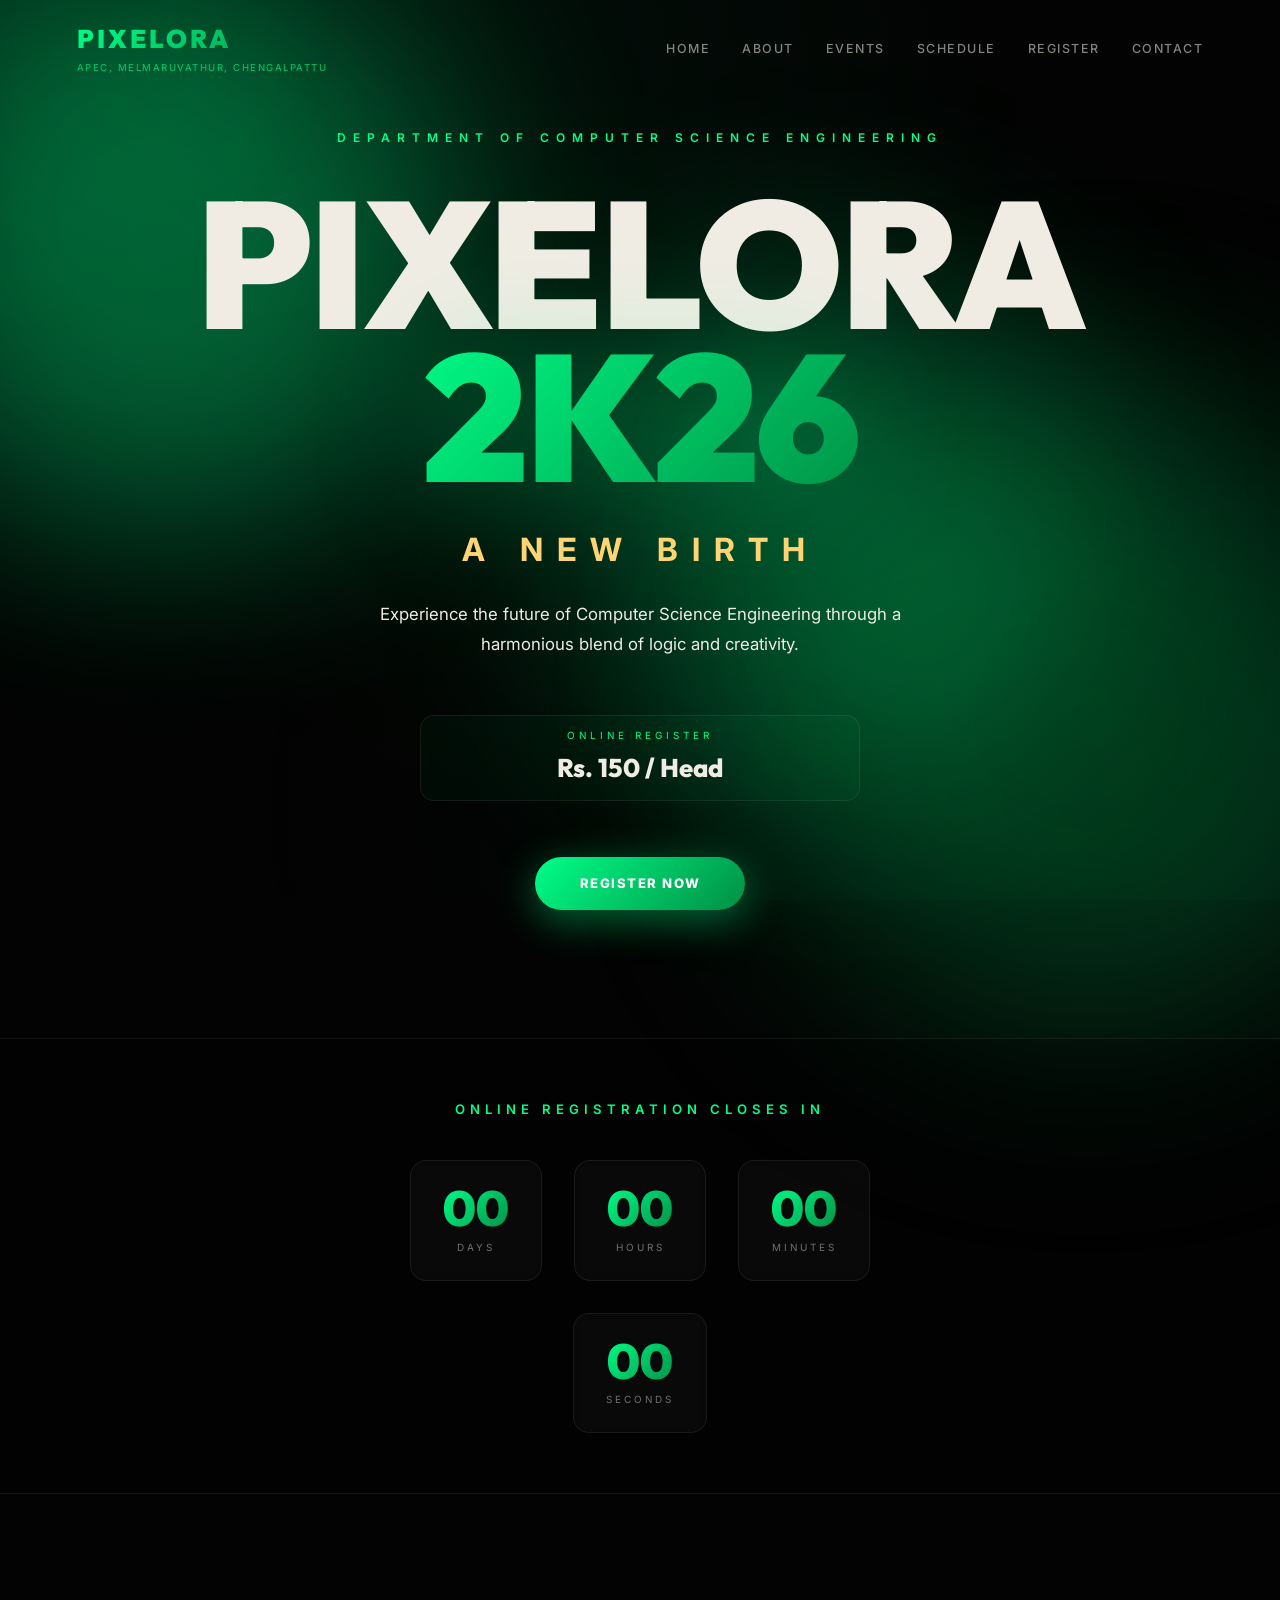
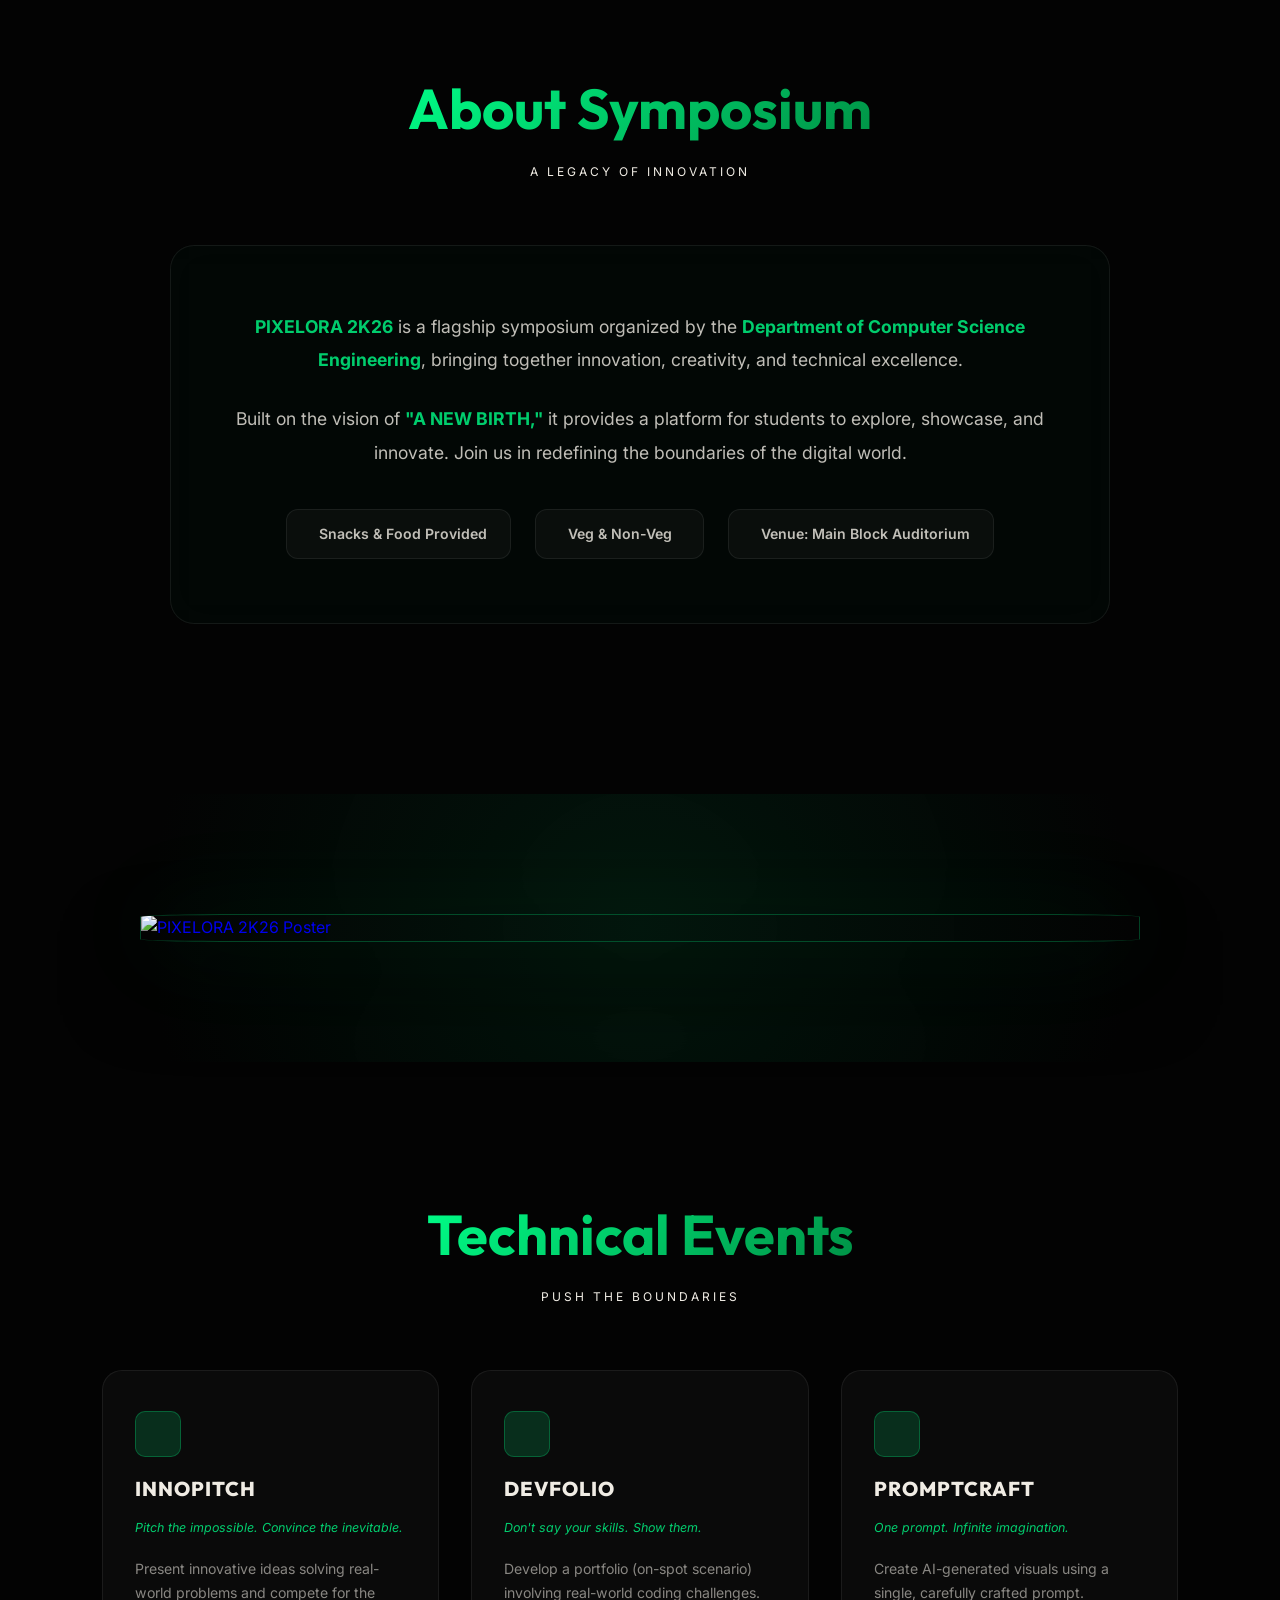
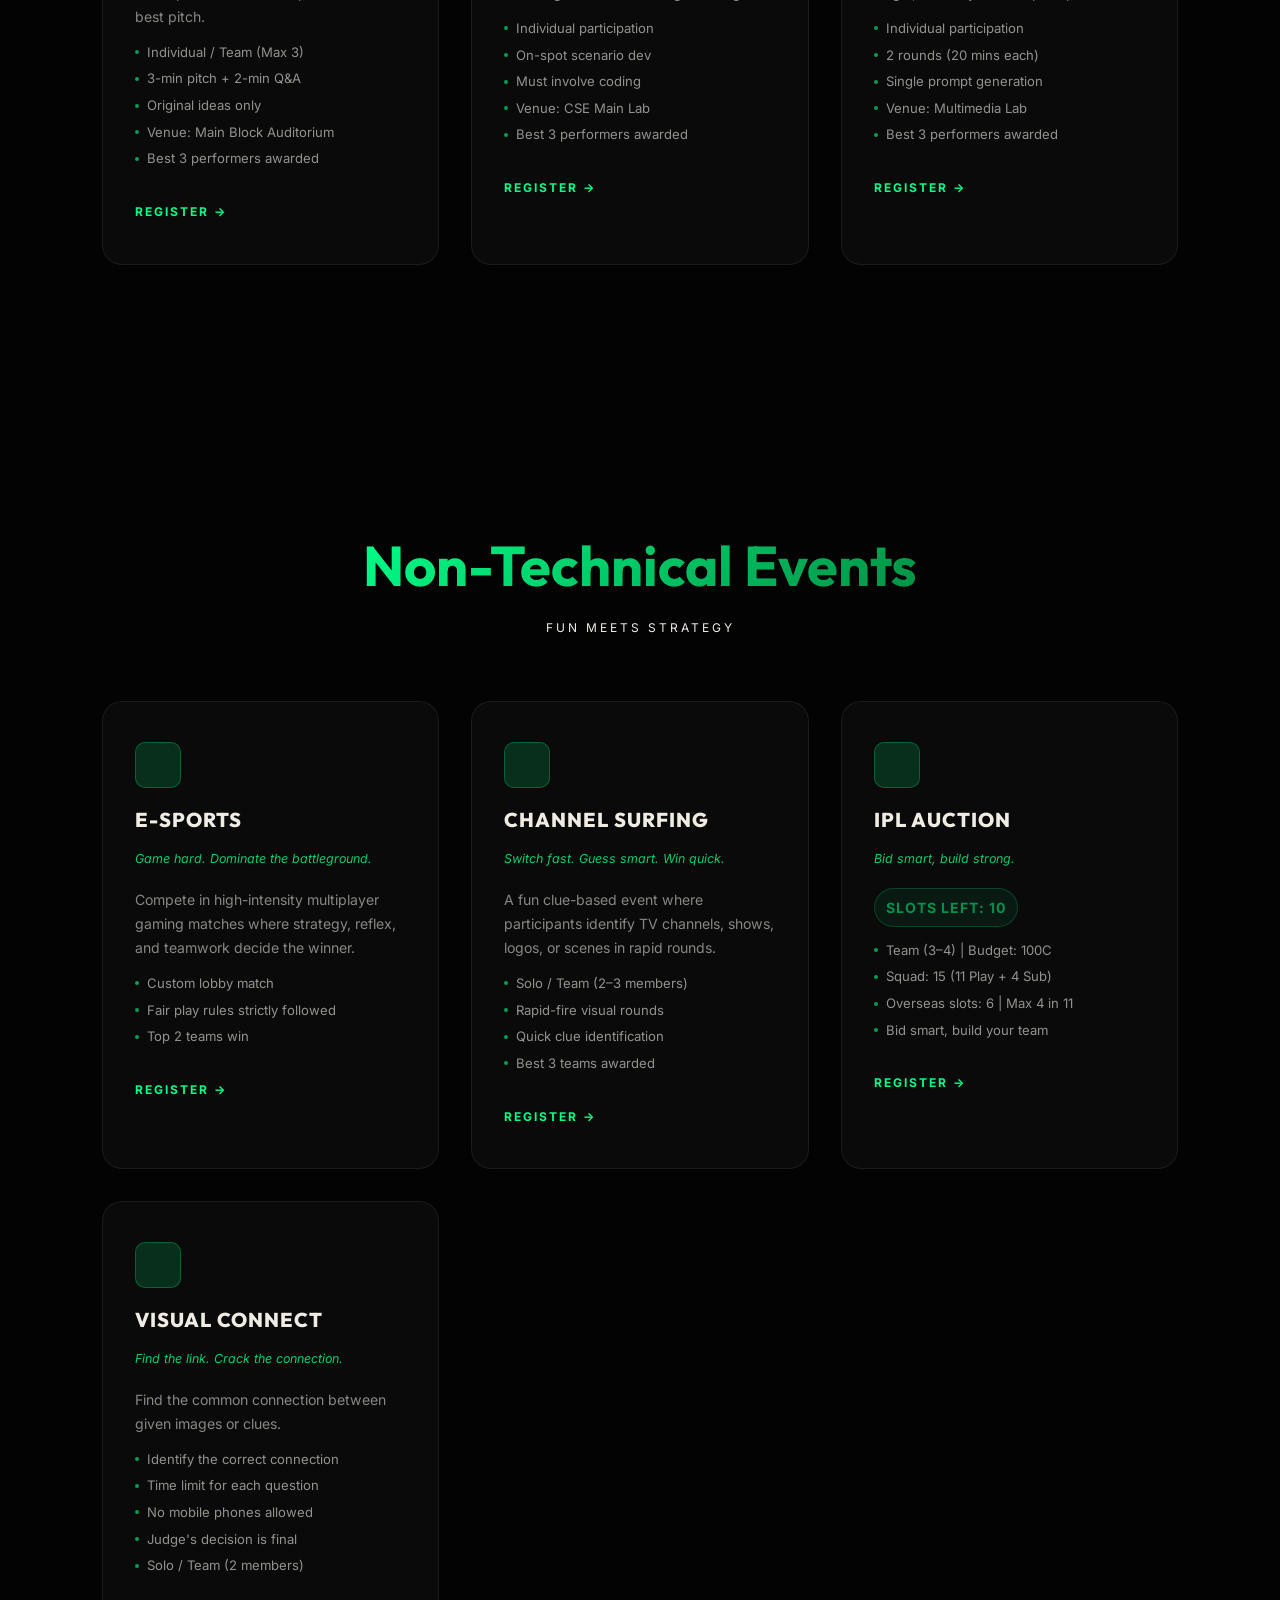
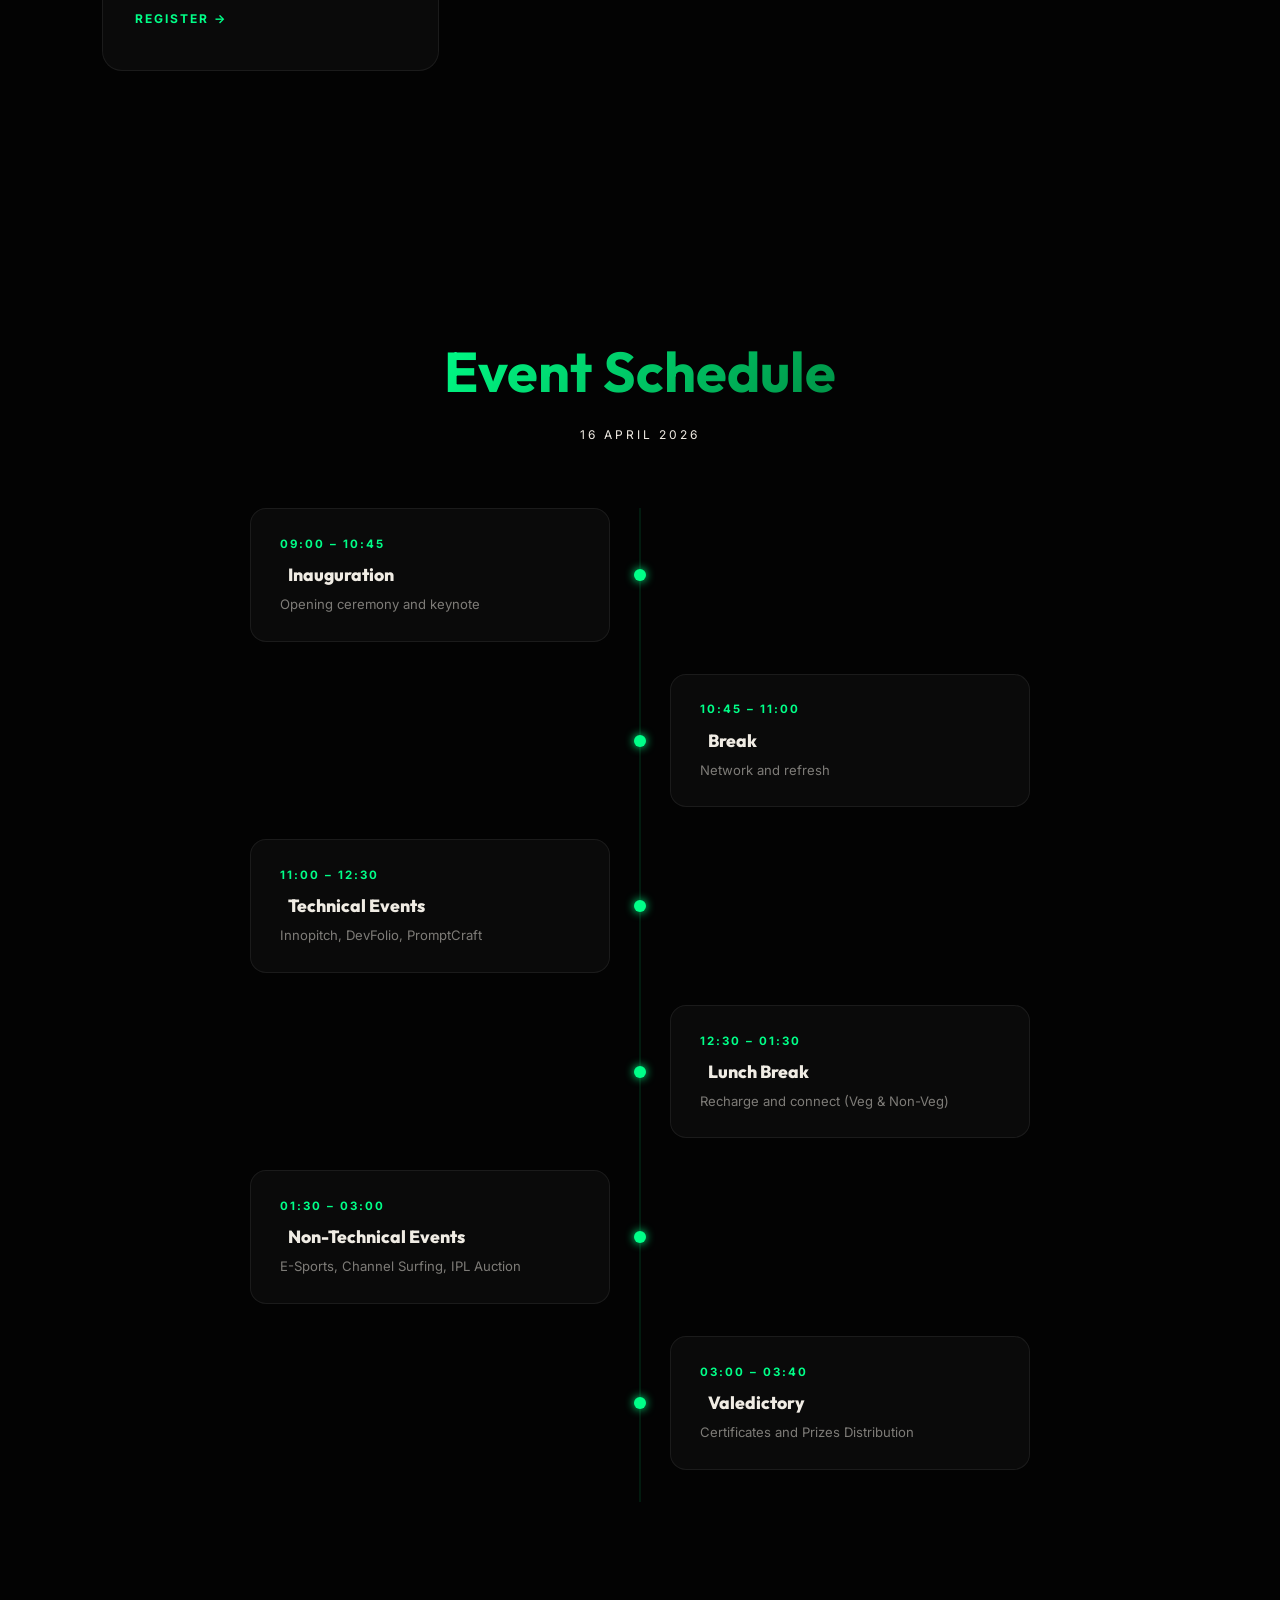
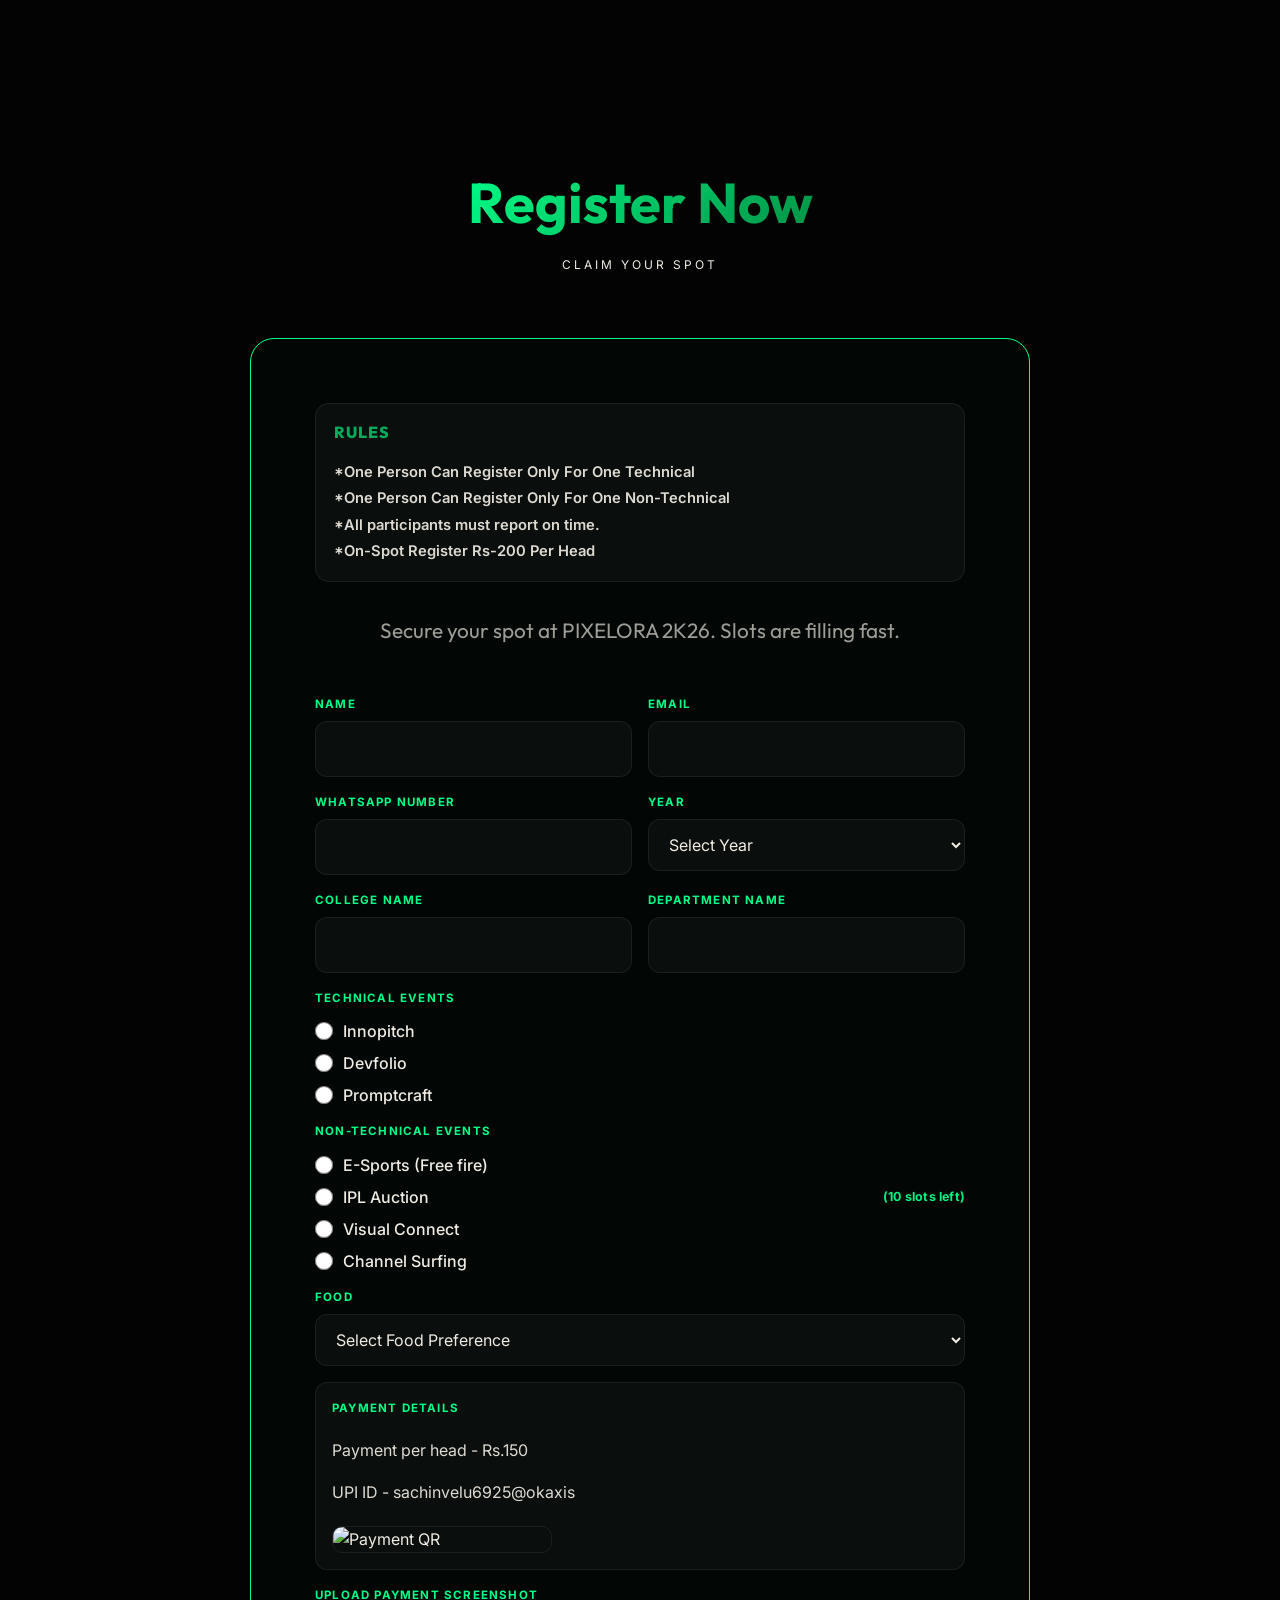
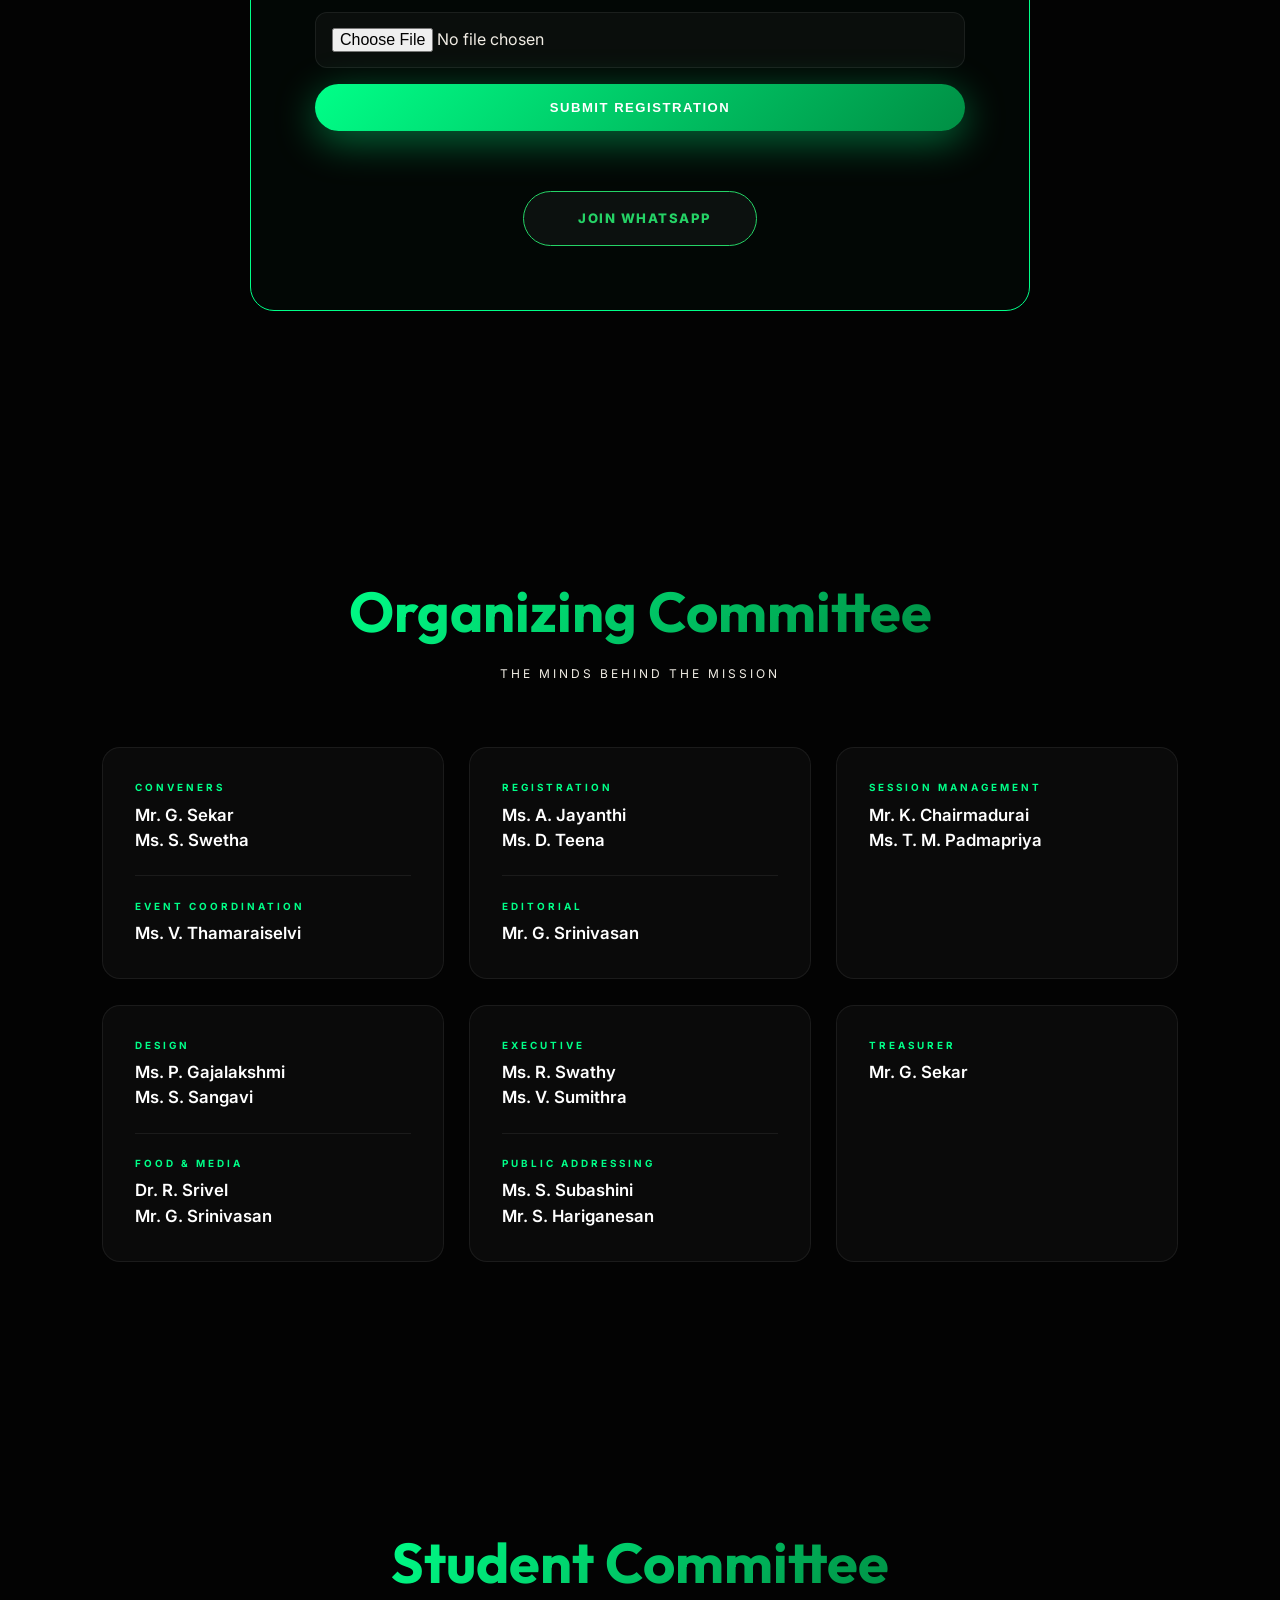
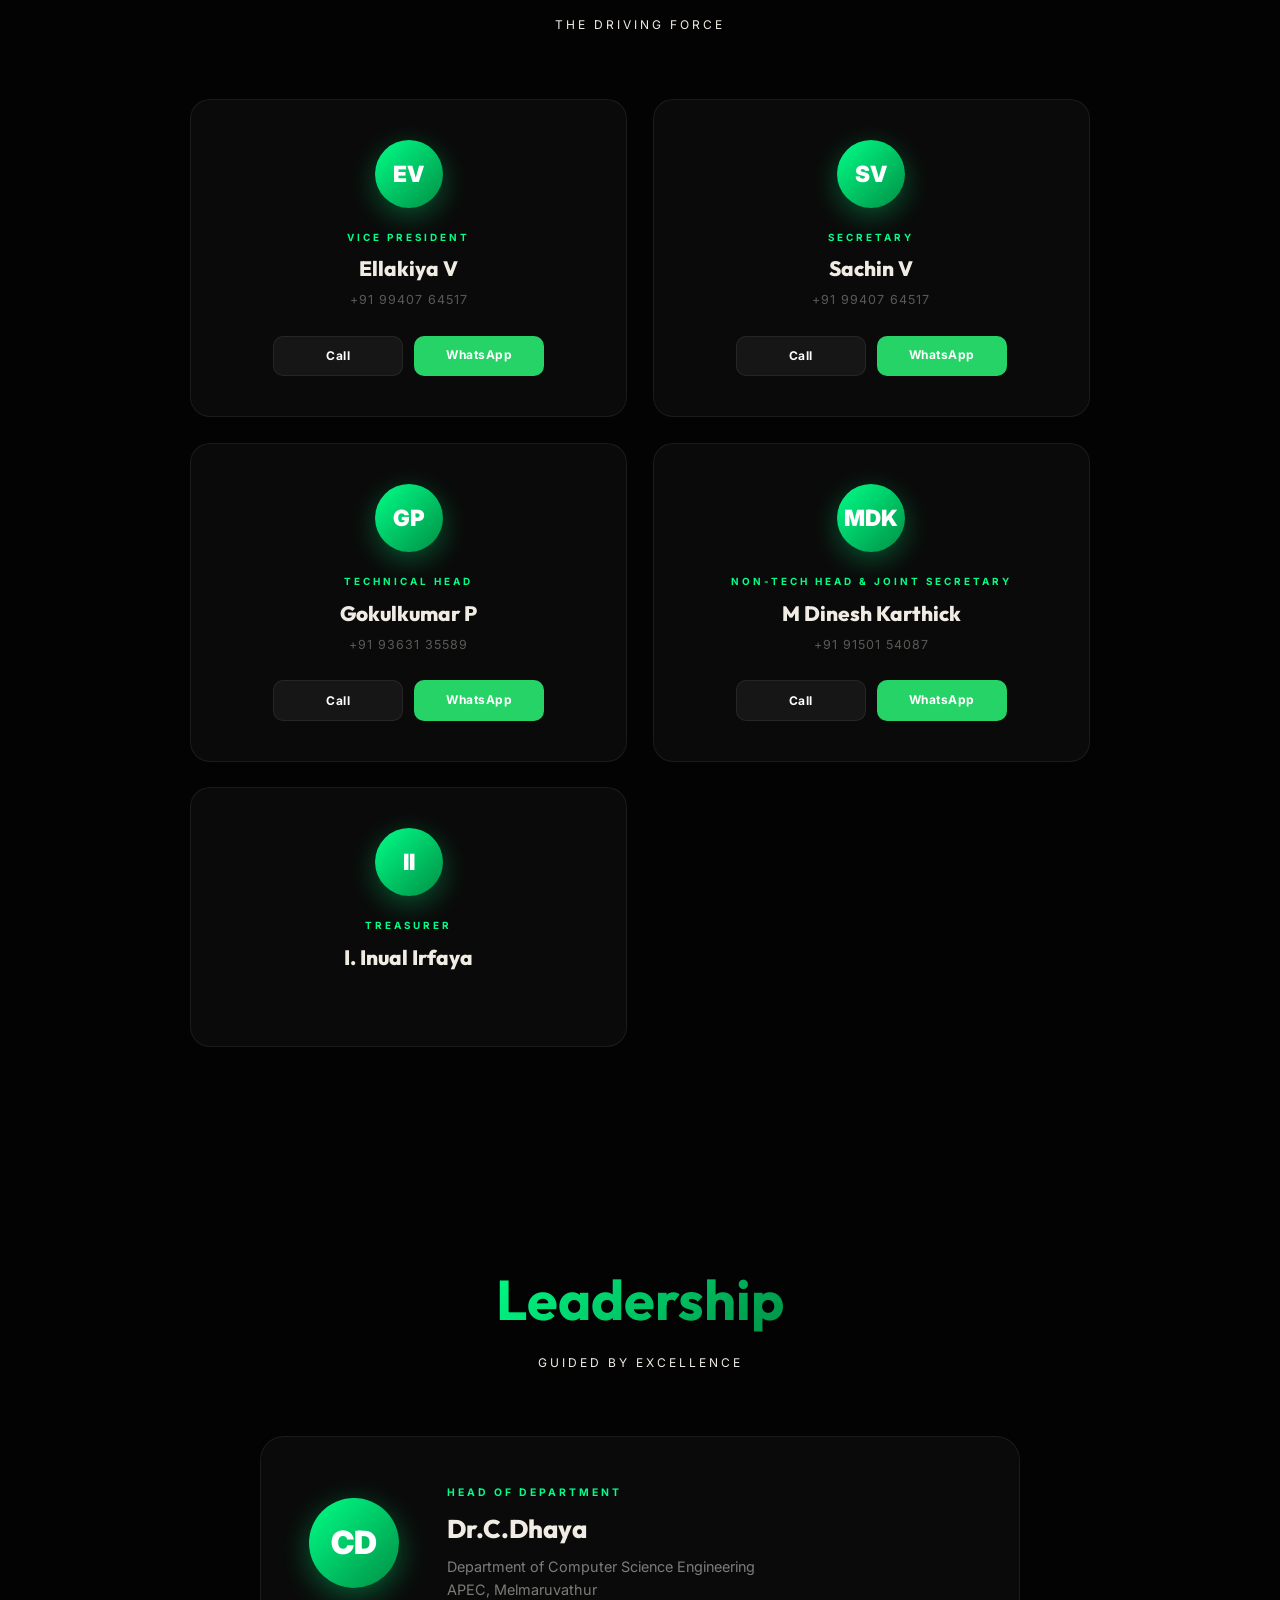
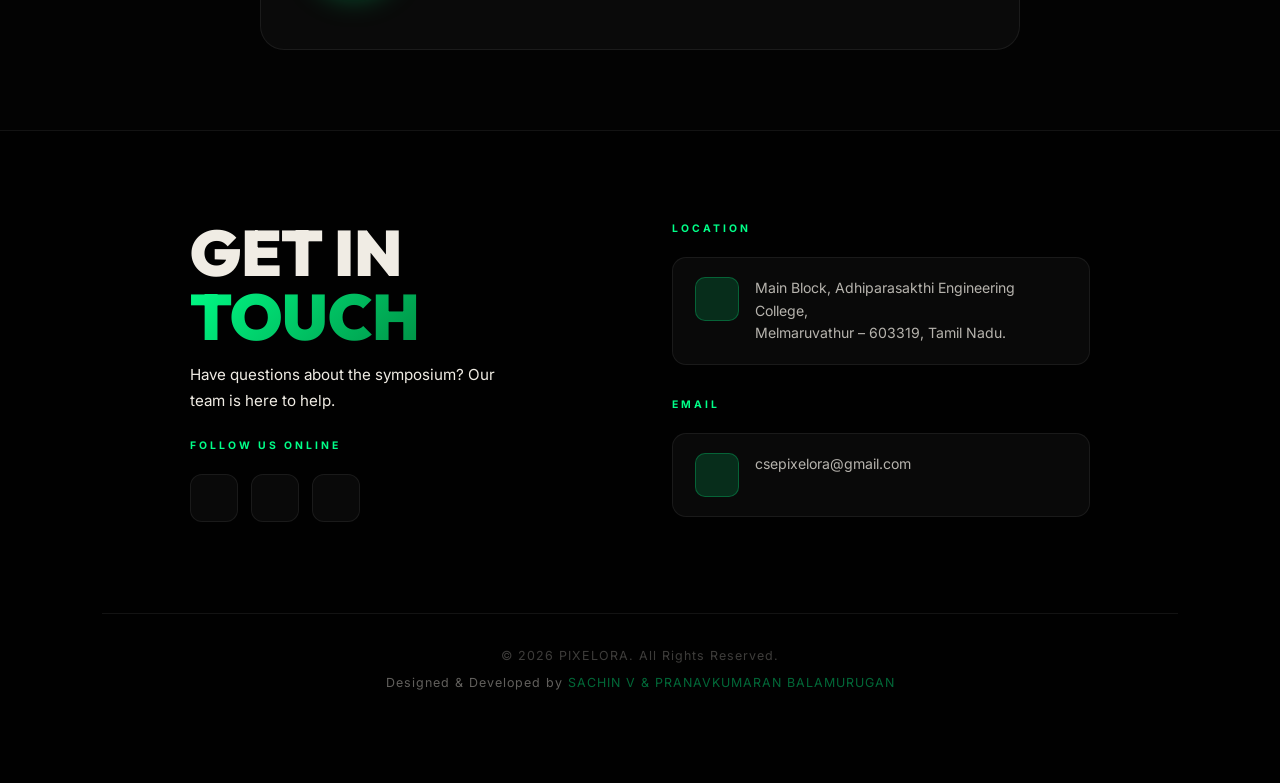
==== frontend/index.html @ 3e93d3ee "Prepare deployment-ready admin portal and config hardening" ====
<!DOCTYPE html>
<html lang="en">
<head>
<meta charset="UTF-8">
<meta name="viewport" content="width=device-width, initial-scale=1.0">
<title>PIXELORA 2K26 | CSE Symposium</title>
<link href="https://fonts.googleapis.com/css2?family=Inter:wght@300;400;500;600;700&family=Outfit:wght@400;700;800;900&display=swap" rel="stylesheet">
<script src="https://unpkg.com/@phosphor-icons/web"></script>
<link rel="stylesheet" href="styles.css">
</head>
<body>
<div class="cursor-glow" id="cglow"></div>
<div class="orb orb1"></div>
<div class="orb orb2"></div>
<div class="orb orb3"></div>
<div class="bg-glow"></div>

<!-- NAV -->
<nav id="nav">
  <div class="brand"><h2>PIXELORA</h2><div class="loc">APEC, Melmaruvathur, Chengalpattu</div></div>
  <ul>
    <li><a href="#hero">Home</a></li><li><a href="#about">About</a></li>
    <li><a href="#tech">Events</a></li><li><a href="#schedule">Schedule</a></li>
    <li><a href="#register">Register</a></li><li><a href="#contact">Contact</a></li>
  </ul>
  <div class="ham" onclick="toggleMenu()"><span></span><span></span><span></span></div>
</nav>
<div class="mmenu" id="mm">
  <a href="#hero" onclick="toggleMenu()">Home</a><a href="#about" onclick="toggleMenu()">About</a>
  <a href="#tech" onclick="toggleMenu()">Tech Events</a><a href="#nontech" onclick="toggleMenu()">Non-Tech</a>
  <a href="#schedule" onclick="toggleMenu()">Schedule</a><a href="#register" onclick="toggleMenu()">Register</a>
  <a href="#contact" onclick="toggleMenu()">Contact</a>
</div>

<!-- HERO -->
<section id="hero">
  <span class="hdept rv">Department of Computer Science Engineering</span>
  <span class="htitle rv outfit">PIXELORA<br><span class="glow">2K26</span></span>
  <span class="htag rv">A NEW BIRTH</span>
  <span class="hsub rv">Experience the future of Computer Science Engineering through a harmonious blend of logic and creativity.</span>
  <div class="ticker-box rv">
    <div class="ti on"><span class="tl">Event Date</span><span class="tv">April 16, 2026</span></div>
    <div class="ti"><span class="tl">Online Register</span><span class="tv">Rs. 150 / Head</span></div>
    <div class="ti"><span class="tl">On-Spot Register</span><span class="tv">Rs. 200 / Head</span></div>
    <div class="ti"><span class="tl">Rewards</span><span class="tv">Exciting Prizes</span></div>
  </div>
  <a href="#register" class="btn bm rv">Register Now</a>
</section>

<!-- COUNTDOWN -->
<div class="cds">
  <p class="cdl rv">Online Registration Closes In</p>
  <div class="cdw rv">
    <div class="cdb"><div class="cdn" id="cd-d">00</div><div class="cdu">Days</div></div>
    <div class="cdb"><div class="cdn" id="cd-h">00</div><div class="cdu">Hours</div></div>
    <div class="cdb"><div class="cdn" id="cd-m">00</div><div class="cdu">Minutes</div></div>
    <div class="cdb"><div class="cdn" id="cd-s">00</div><div class="cdu">Seconds</div></div>
  </div>
</div>

<!-- ABOUT -->
<section id="about">
  <h2 class="stitle rv">About Symposium</h2>
  <p class="ssub rv">A Legacy of Innovation</p>
  <div class="acard rv">
    <p><strong>PIXELORA 2K26</strong> is a flagship symposium organized by the <strong>Department of Computer Science Engineering</strong>, bringing together innovation, creativity, and technical excellence.</p><br>
    <p>Built on the vision of <strong>"A NEW BIRTH,"</strong> it provides a platform for students to explore, showcase, and innovate. Join us in redefining the boundaries of the digital world.</p>
    <div style="margin-top:2.5rem; display:flex; flex-wrap:wrap; justify-content:center; gap:1.5rem">
      <div class="rv" style="display:flex; align-items:center; gap:0.6rem; background:rgba(255,255,255,0.03); padding:0.8rem 1.4rem; border-radius:12px; border:1px solid var(--border)">
        <i class="ph ph-cookie" style="color:var(--g1); font-size:1.4rem; filter:drop-shadow(0 0 8px var(--g1))"></i>
        <span style="font-size:0.88rem; font-weight:600; opacity:0.8">Snacks &amp; Food Provided</span>
      </div>
      <div class="rv" style="display:flex; align-items:center; gap:0.6rem; background:rgba(255,255,255,0.03); padding:0.8rem 1.4rem; border-radius:12px; border:1px solid var(--border)">
        <i class="ph ph-leaf" style="color:var(--g1); font-size:1.4rem; filter:drop-shadow(0 0 8px var(--g1))"></i>
        <span style="font-size:0.88rem; font-weight:600; opacity:0.8">Veg &amp; Non-Veg</span>
        <i class="ph ph-hamburger" style="color:var(--g1); font-size:1.4rem; filter:drop-shadow(0 0 8px var(--g1))"></i>
      </div>
      <div class="rv" style="display:flex; align-items:center; gap:0.6rem; background:rgba(255,255,255,0.03); padding:0.8rem 1.4rem; border-radius:12px; border:1px solid var(--border)">
        <i class="ph ph-buildings" style="color:var(--g1); font-size:1.4rem; filter:drop-shadow(0 0 8px var(--g1))"></i>
        <span style="font-size:0.88rem; font-weight:600; opacity:0.8">Venue: Main Block Auditorium</span>
      </div>
    </div>
  </div>
</section>

<!-- POSTER SECTION -->
<section id="poster" style="padding:clamp(60px,10vw,120px) 5%; min-height:auto; background:radial-gradient(circle at 50% 50%, rgba(0,255,136,0.08) 0%, #030303 75%)">
  <div class="rv poster-container" style="width:100%; max-width:1000px; margin:0 auto">
    <!-- Glow behind the poster -->
    <div style="position:absolute; inset:20px; background:var(--grad); filter:blur(100px); opacity:0.15; z-index:-1"></div>
    
    <a href="PIXELORA .png" target="_blank" rel="noopener noreferrer" style="display:block; text-decoration:none">
      <img src="PIXELORA .png" alt="PIXELORA 2K26 Poster" style="width:100%; height:auto">
    </a>
  </div>
</section>

<!-- TECH EVENTS -->
<section id="tech">
  <h2 class="stitle rv">Technical Events</h2>
  <p class="ssub rv">Push the Boundaries</p>
  <div class="ev-grid">
    <div class="ev-card rv d1">
      <div class="ev-badge"><i class="ph ph-lightbulb"></i></div>
      <i class="ev-wm ph ph-lightbulb"></i>
      <h3>Innopitch</h3>
      <span class="ev-tag">Pitch the impossible. Convince the inevitable.</span>
      <p>Present innovative ideas solving real-world problems and compete for the best pitch.</p>
      <ul class="ev-rules">
        <li>Individual / Team (Max 3)</li>
        <li>3-min pitch + 2-min Q&A</li>
        <li>Original ideas only</li>
        <li>Venue: Main Block Auditorium</li>
        <li>Best 3 performers awarded</li>
      </ul>
      <a href="#register" class="ev-link">Register →</a>
    </div>
    <div class="ev-card rv d2">
      <div class="ev-badge"><i class="ph ph-code"></i></div>
      <i class="ev-wm ph ph-code"></i>
      <h3>DevFolio</h3>
      <span class="ev-tag">Don't say your skills. Show them.</span>
      <p>Develop a portfolio (on-spot scenario) involving real-world coding challenges.</p>
      <ul class="ev-rules">
        <li>Individual participation</li>
        <li>On-spot scenario dev</li>
        <li>Must involve coding</li>
        <li>Venue: CSE Main Lab</li>
        <li>Best 3 performers awarded</li>
      </ul>
      <a href="#register" class="ev-link">Register →</a>
    </div>
    <div class="ev-card rv d3">
      <div class="ev-badge"><i class="ph ph-cpu"></i></div>
      <i class="ev-wm ph ph-cpu"></i>
      <h3>PromptCraft</h3>
      <span class="ev-tag">One prompt. Infinite imagination.</span>
      <p>Create AI-generated visuals using a single, carefully crafted prompt.</p>
      <ul class="ev-rules">
        <li>Individual participation</li>
        <li>2 rounds (20 mins each)</li>
        <li>Single prompt generation</li>
        <li>Venue: Multimedia Lab</li>
        <li>Best 3 performers awarded</li>
      </ul>
      <a href="#register" class="ev-link">Register →</a>
    </div>
  </div>
</section>

<!-- NON-TECH -->
<section id="nontech">
  <h2 class="stitle rv">Non-Technical Events</h2>
  <p class="ssub rv">Fun Meets Strategy</p>
  <div class="ev-grid">
    <div class="ev-card rv d1">
      <div class="ev-badge"><i class="ph ph-game-controller"></i></div>
      <i class="ev-wm ph ph-game-controller"></i>
      <h3>E-Sports</h3>
      <span class="ev-tag">Game hard. Dominate the battleground.</span>
      <p>Compete in high-intensity multiplayer gaming matches where strategy, reflex, and teamwork decide the winner.</p>
      <ul class="ev-rules">

        <li>Custom lobby match</li>
        <li>Fair play rules strictly followed</li>
        <li>Top 2 teams win</li>
      </ul>
      <a href="#register" class="ev-link">Register →</a>
    </div>
    <div class="ev-card rv d2">
      <div class="ev-badge"><i class="ph ph-television"></i></div>
      <i class="ev-wm ph ph-television"></i>
      <h3>Channel Surfing</h3>
      <span class="ev-tag">Switch fast. Guess smart. Win quick.</span>
      <p>A fun clue-based event where participants identify TV channels, shows, logos, or scenes in rapid rounds.</p>
      <ul class="ev-rules">
        <li>Solo / Team (2–3 members)</li>
        <li>Rapid-fire visual rounds</li>
        <li>Quick clue identification</li>
        <li>Best 3 teams awarded</li>
      </ul>
      <a href="#register" class="ev-link">Register →</a>
    </div>
    <div class="ev-card rv d3">
      <div class="ev-badge"><i class="ph ph-currency-inr"></i></div>
      <i class="ev-wm ph ph-currency-inr"></i>
      <h3>IPL Auction</h3>
      <span class="ev-tag">Bid smart, build strong.</span>
      <p class="slot-pill" id="ipl-slot-card">Slots Left: 10</p>
      <ul class="ev-rules">
        <li>Team (3–4) | Budget: 100C</li>
        <li>Squad: 15 (11 Play + 4 Sub)</li>
        <li>Overseas slots: 6 | Max 4 in 11</li>
        <li>Bid smart, build your team</li>
      </ul>
      <a href="#register" class="ev-link">Register →</a>
    </div>
    <div class="ev-card rv d1">
      <div class="ev-badge"><i class="ph ph-eye"></i></div>
      <i class="ev-wm ph ph-eye"></i>
      <h3>Visual Connect</h3>
      <span class="ev-tag">Find the link. Crack the connection.</span>
      <p>Find the common connection between given images or clues.</p>
      <ul class="ev-rules">
        <li>Identify the correct connection</li>
        <li>Time limit for each question</li>
        <li>No mobile phones allowed</li>
        <li>Judge's decision is final</li>
        <li>Solo / Team (2 members)</li>
      </ul>
      <a href="#register" class="ev-link">Register →</a>
    </div>
  </div>
</section>

<!-- SCHEDULE -->
<section id="schedule">
  <h2 class="stitle rv">Event Schedule</h2>
  <p class="ssub rv">16 April 2026</p>
  <div class="tl2">
    <div class="tl2-row"><div class="tl2-card"><div class="tl2-time">09:00 – 10:45</div><h3><i class="ph ph-microphone-stage" style="color:var(--g1);margin-right:8px"></i>Inauguration</h3><p>Opening ceremony and keynote</p></div></div>
    <div class="tl2-row"><div class="tl2-card"><div class="tl2-time">10:45 – 11:00</div><h3><i class="ph ph-coffee" style="color:var(--g1);margin-right:8px"></i>Break</h3><p>Network and refresh</p></div></div>
    <div class="tl2-row"><div class="tl2-card"><div class="tl2-time">11:00 – 12:30</div><h3><i class="ph ph-code" style="color:var(--g1);margin-right:8px"></i>Technical Events</h3><p>Innopitch, DevFolio, PromptCraft</p></div></div>
    <div class="tl2-row"><div class="tl2-card"><div class="tl2-time">12:30 – 01:30</div><h3><i class="ph ph-bowl-food" style="color:var(--g1);margin-right:8px"></i>Lunch Break</h3><p>Recharge and connect (Veg & Non-Veg)</p></div></div>
    <div class="tl2-row"><div class="tl2-card"><div class="tl2-time">01:30 – 03:00</div><h3><i class="ph ph-game-controller" style="color:var(--g1);margin-right:8px"></i>Non-Technical Events</h3><p>E-Sports, Channel Surfing, IPL Auction</p></div></div>
    <div class="tl2-row"><div class="tl2-card"><div class="tl2-time">03:00 – 03:40</div><h3><i class="ph ph-trophy" style="color:var(--g1);margin-right:8px"></i>Valedictory</h3><p>Certificates and Prizes Distribution</p></div></div>
  </div>
</section>

<!-- REGISTER -->
<section id="register">
  <h2 class="stitle rv">Register Now</h2>
  <p class="ssub rv">Claim Your Spot</p>
  <div class="rcard rv" id="rcard">
    <div style="text-align:left; margin-bottom:2rem; padding:1rem 1.1rem; border:1px solid var(--border); border-radius:14px; background:rgba(255,255,255,0.03)">
      <h3 style="margin:0 0 .8rem; font-size:1rem; font-weight:800; letter-spacing:1px; text-transform:uppercase; color:var(--g1)">Rules</h3>
      <p style="margin:0; font-size:.92rem; font-weight:600; line-height:1.8; opacity:.92">*One Person Can Register Only For One Technical<br>*One Person Can Register Only For One Non-Technical<br>*All participants must report on time.<br>*On-Spot Register Rs-200 Per Head</p>
    </div>
    <h3>Secure your spot at PIXELORA 2K26. Slots are filling fast.</h3>
    <form id="reg-form" class="reg-form" novalidate>
      <div class="reg-grid">
        <label class="reg-field">
          <span>Name</span>
          <input type="text" name="name" autocomplete="name" required>
        </label>
        <label class="reg-field">
          <span>Email</span>
          <input type="email" name="email" autocomplete="email" required>
        </label>
        <label class="reg-field">
          <span>Whatsapp Number</span>
          <input type="tel" name="whatsapp" autocomplete="tel" required>
        </label>
        <label class="reg-field">
          <span>Year</span>
          <select name="year" required>
            <option value="">Select Year</option>
            <option value="I-Year">I-Year</option>
            <option value="II-Year">II-Year</option>
            <option value="III-Year">III-Year</option>
            <option value="IV-Year">IV-Year</option>
          </select>
        </label>
        <label class="reg-field">
          <span>College Name</span>
          <input type="text" name="collegeName" required>
        </label>
        <label class="reg-field">
          <span>Department Name</span>
          <input type="text" name="departmentName" required>
        </label>
      </div>
      <div class="reg-field">
        <span>Technical Events</span>
        <div class="reg-checklist">
          <label class="reg-option"><input type="radio" name="technicalEvents" value="Innopitch" required onchange="window.refreshTeamDetails && window.refreshTeamDetails()"><span>Innopitch</span></label>
          <label class="reg-option"><input type="radio" name="technicalEvents" value="Devfolio" onchange="window.refreshTeamDetails && window.refreshTeamDetails()"><span>Devfolio</span></label>
          <label class="reg-option"><input type="radio" name="technicalEvents" value="Promptcraft" onchange="window.refreshTeamDetails && window.refreshTeamDetails()"><span>Promptcraft</span></label>
        </div>
        <div id="technical-team-details" class="team-details empty" aria-live="polite"></div>
      </div>
      <div class="reg-field">
        <span>Non-Technical Events</span>
        <div class="reg-checklist">
          <label class="reg-option"><input type="radio" name="nonTechnicalEvents" value="E-Sports (Free fire)" required onchange="window.refreshTeamDetails && window.refreshTeamDetails()"><span>E-Sports (Free fire)</span></label>
          <label class="reg-option" id="ipl-form-option"><input type="radio" name="nonTechnicalEvents" value="IPL Auction" onchange="window.refreshTeamDetails && window.refreshTeamDetails()"><span>IPL Auction</span><em class="slot-inline" id="ipl-slot-form">(10 slots left)</em></label>
          <label class="reg-option"><input type="radio" name="nonTechnicalEvents" value="Visual Connect" onchange="window.refreshTeamDetails && window.refreshTeamDetails()"><span>Visual Connect</span></label>
          <label class="reg-option"><input type="radio" name="nonTechnicalEvents" value="Channel Surfing" onchange="window.refreshTeamDetails && window.refreshTeamDetails()"><span>Channel Surfing</span></label>
        </div>
        <div id="nontechnical-team-details" class="team-details empty" aria-live="polite"></div>
      </div>
      <label class="reg-field">
        <span>Food</span>
        <select name="food" required>
          <option value="">Select Food Preference</option>
          <option value="Non-Veg">Non-Veg</option>
          <option value="Veg">Veg</option>
        </select>
      </label>
      <div class="reg-field" style="background:rgba(255,255,255,0.03); border:1px solid var(--border); border-radius:12px; padding:1rem">
        <span style="display:block; margin-bottom:0.5rem; font-weight:700">Payment Details</span>
        <p style="margin:0.3rem 0; opacity:0.92">Payment per head - Rs.150</p>
        <p style="margin:0.3rem 0 0.8rem; opacity:0.92">UPI ID - sachinvelu6925@okaxis</p>
        <img src="Payment_QR.jpeg" alt="Payment QR" style="width:220px; max-width:100%; height:auto; border-radius:10px; border:1px solid var(--border); display:block">
      </div>
      <label class="reg-field">
        <span>Upload Payment Screenshot</span>
        <input type="file" name="paymentScreenshot" accept="image/*" required>
      </label>
      <button type="submit" class="btn bm" id="reg-submit">Submit Registration</button>
      <p id="reg-status" class="reg-status" aria-live="polite"></p>
    </form>
    <div style="display:flex; flex-direction:column; align-items:center; gap:1.2rem; margin-top:1.5rem">
      <a href="https://chat.whatsapp.com/Hbq74sCWK0W3TTt8L43u6s?mode=gi_t" target="_blank" rel="noopener noreferrer" class="btn bo" style="border-color:#25D366; color:#25D366; display:flex; align-items:center; gap:0.6rem">
        <i class="ph ph-whatsapp-logo" style="font-size:1.2rem"></i> JOIN WHATSAPP
      </a>
    </div>
  </div>
</section>

<!-- COMMITTEE -->
<section id="committee">
  <h2 class="stitle rv">Organizing Committee</h2>
  <p class="ssub rv">The Minds Behind the Mission</p>
  <div class="com-grid">
    <div class="com-card rv d1"><span class="com-label">Conveners</span><p class="com-name">Mr. G. Sekar<br>Ms. S. Swetha</p><div class="dv"></div><span class="com-label">Event Coordination</span><p class="com-name">Ms. V. Thamaraiselvi</p></div>
    <div class="com-card rv d2"><span class="com-label">Registration</span><p class="com-name">Ms. A. Jayanthi<br>Ms. D. Teena</p><div class="dv"></div><span class="com-label">Editorial</span><p class="com-name">Mr. G. Srinivasan</p></div>
    <div class="com-card rv d3"><span class="com-label">Session Management</span><p class="com-name">Mr. K. Chairmadurai<br>Ms. T. M. Padmapriya</p></div>
    <div class="com-card rv d1"><span class="com-label">Design</span><p class="com-name">Ms. P. Gajalakshmi<br>Ms. S. Sangavi</p><div class="dv"></div><span class="com-label">Food &amp; Media</span><p class="com-name">Dr. R. Srivel<br>Mr. G. Srinivasan</p></div>
    <div class="com-card rv d2"><span class="com-label">Executive</span><p class="com-name">Ms. R. Swathy<br>Ms. V. Sumithra</p><div class="dv"></div><span class="com-label">Public Addressing</span><p class="com-name">Ms. S. Subashini<br>Mr. S. Hariganesan</p></div>
    <div class="com-card rv d3"><span class="com-label">Treasurer</span><p class="com-name">Mr. G. Sekar</p></div>
  </div>
</section>

<!-- STUDENT COMMITTEE -->
<section id="student-committee">
  <h2 class="stitle rv">Student Committee</h2>
  <p class="ssub rv">The Driving Force</p>
  <div class="tm-grid">
    <div class="tm-card rv d1"><div class="tm-av">EV</div><p class="tm-role">Vice President</p><h3 class="tm-name">Ellakiya V</h3><p class="tm-ph">+91 99407 64517</p><div class="tm-act"><a href="tel:9940764517" class="ac">Call</a><a href="https://wa.me/919940764517" target="_blank" rel="noopener noreferrer" class="aw">WhatsApp</a></div></div>
    <div class="tm-card rv d2"><div class="tm-av">SV</div><p class="tm-role">Secretary</p><h3 class="tm-name">Sachin V</h3><p class="tm-ph">+91 99407 64517</p><div class="tm-act"><a href="tel:9940764517" class="ac">Call</a><a href="https://wa.me/919940764517" target="_blank" rel="noopener noreferrer" class="aw">WhatsApp</a></div></div>
    <div class="tm-card rv d1"><div class="tm-av">GP</div><p class="tm-role">Technical Head</p><h3 class="tm-name">Gokulkumar P</h3><p class="tm-ph">+91 93631 35589</p><div class="tm-act"><a href="tel:9363135589" class="ac">Call</a><a href="https://wa.me/919363135589" target="_blank" rel="noopener noreferrer" class="aw">WhatsApp</a></div></div>
    <div class="tm-card rv d2"><div class="tm-av">MDK</div><p class="tm-role">Non-Tech Head &amp; Joint Secretary</p><h3 class="tm-name">M Dinesh Karthick</h3><p class="tm-ph">+91 91501 54087</p><div class="tm-act"><a href="tel:9150154087" class="ac">Call</a><a href="https://wa.me/919150154087" target="_blank" rel="noopener noreferrer" class="aw">WhatsApp</a></div></div>
    <div class="tm-card rv d1"><div class="tm-av">II</div><p class="tm-role">Treasurer</p><h3 class="tm-name" style="margin-bottom: 2rem;">I. Inual Irfaya</h3></div>
  </div>
</section>

<!-- LEADERSHIP -->
<section id="leadership" style="min-height:auto;padding:80px clamp(5%,8vw,10%)">
  <h2 class="stitle rv">Leadership</h2>
  <p class="ssub rv">Guided by Excellence</p>
  <div class="lead-card rv">
    <div class="lead-av">CD</div>
    <div class="lead-info">
      <span class="lead-role">Head of Department</span>
      <h3>Dr.C.Dhaya</h3>
      <p class="lead-pos">Department of Computer Science Engineering<br>APEC, Melmaruvathur</p>
    </div>
  </div>
</section>

<!-- CONTACT / FOOTER -->
<footer id="contact">
  <div class="ft-inner">
    <div>
      <h2 class="ft-title outfit rv">GET IN <span>TOUCH</span></h2>
      <p class="ft-sub rv">Have questions about the symposium? Our team is here to help.</p>
      <span class="ft-section-label rv">Follow Us Online</span>
      <div class="ft-soc rv">
        <a href="https://www.instagram.com/namma_cse" target="_blank" rel="noopener noreferrer" title="Instagram"><i class="ph ph-instagram-logo"></i></a>
        <a href="https://youtube.com/@cse_pixelora" target="_blank" rel="noopener noreferrer" title="YouTube"><i class="ph ph-youtube-logo"></i></a>
        <a href="mailto:csepixelora@gmail.com" title="Email"><i class="ph ph-envelope-simple"></i></a>
      </div>
    </div>
    <div>
      <span class="ft-section-label rv">Location</span>
      <div class="ft-loc-box rv">
        <div class="ft-loc-icon"><i class="ph ph-map-pin"></i></div>
        <div class="ft-loc-text">
          <p>Main Block, Adhiparasakthi Engineering College,<br>Melmaruvathur &ndash; 603319, Tamil Nadu.</p>
        </div>
      </div>
      <span class="ft-section-label rv">Email</span>
      <div class="ft-loc-box rv">
        <div class="ft-loc-icon"><i class="ph ph-envelope-simple"></i></div>
        <div class="ft-loc-text">
          <p>csepixelora@gmail.com</p>
        </div>
      </div>
    </div>
  </div>
  <div class="ft-bottom">
    <p>&copy; 2026 PIXELORA. All Rights Reserved.</p>
    <p class="credit">Designed &amp; Developed by <span>SACHIN V & PRANAVKUMARAN BALAMURUGAN</span></p>
  </div>
</footer>

<!-- Master-Level Polish Dependencies -->
<script src="https://cdnjs.cloudflare.com/ajax/libs/vanilla-tilt/1.8.1/vanilla-tilt.min.js"></script>
<script src="https://unpkg.com/lenis@1.1.20/dist/lenis.min.js"></script>
<script src="https://www.gstatic.com/firebasejs/10.12.5/firebase-app-compat.js"></script>
<script src="https://www.gstatic.com/firebasejs/10.12.5/firebase-firestore-compat.js"></script>
<script src="config.js"></script>
<script src="app.js"></script>
</body>
</html>
---- frontend/styles.css ----
:root{
  --g1:#00ff88;--g2:#008f44;
  --grad:linear-gradient(135deg,var(--g1),var(--g2));
  --bg:#030303;--card-bg:#0a0a0a;
  --border:rgba(255,255,255,.07);--txt:#f0ece4;
  --dim:rgba(240,236,228,.45);--surf:rgba(255,255,255,.03);
  --ease:cubic-bezier(.4,0,.2,1);
}
*,*::before,*::after{margin:0;padding:0;box-sizing:border-box}
html{scroll-behavior:smooth}
body{background:var(--bg);color:var(--txt);font-family:'Inter',sans-serif;overflow-x:hidden;-webkit-font-smoothing:antialiased;line-height:1.6}
h1,h2,h3,h4,.outfit{font-family:'Outfit',sans-serif}
.bg-glow{position:fixed;inset:0;z-index:-1;
  background:radial-gradient(ellipse at 15% 10%,rgba(0,255,136,.08) 0%,transparent 55%),
             radial-gradient(ellipse at 85% 90%,rgba(0,143,68,.06) 0%,transparent 55%),
             radial-gradient(ellipse at 50% 50%,rgba(0,255,136,.03) 0%,transparent 60%)}

/* ── AMBIENT ORBS & GLOW ── */
.orb{position:fixed;border-radius:50%;filter:blur(110px);z-index:-2;opacity:0.35;animation:float 20s infinite alternate cubic-bezier(0.4, 0, 0.2, 1);pointer-events:none}
.orb1{width:45vw;height:45vw;background:var(--g1);top:-5%;left:-10%;animation-delay:0s}
.orb2{width:50vw;height:50vw;background:var(--g2);bottom:-15%;right:-10%;animation-delay:-5s}
.orb3{width:40vw;height:40vw;background:var(--g1);top:30%;left:45%;animation-delay:-10s;opacity:0.25}
@keyframes float{0%{transform:translate(0,0) scale(1)}100%{transform:translate(12vw, 15vh) scale(1.3)}}
.cursor-glow{position:fixed;top:0;left:0;width:700px;height:700px;background:radial-gradient(circle closest-side, rgba(0,255,136,0.06), transparent);border-radius:50%;transform:translate(-50%,-50%);z-index:-1;pointer-events:none;will-change:transform}
@media(hover: none) and (pointer: coarse) { .cursor-glow { display: none !important; } }

/* ── NAV ── */
nav{position:fixed;top:0;width:100%;padding:1.2rem 6%;display:flex;justify-content:space-between;align-items:center;z-index:1000;transition:.5s var(--ease)}
nav.on{background:rgba(8,8,16,.93);backdrop-filter:blur(24px);border-bottom:1px solid var(--border);padding:.9rem 6%}
.brand h2{font-size:1.6rem;font-weight:900;letter-spacing:3px;background:var(--grad);background-clip:text;-webkit-background-clip:text;-webkit-text-fill-color:transparent}
.brand .loc{font-size:.6rem;color:var(--g1);letter-spacing:1.5px;text-transform:uppercase;opacity:.7}
nav ul{display:flex;gap:2rem;list-style:none}
nav a{text-decoration:none;color:var(--txt);font-size:.78rem;font-weight:500;text-transform:uppercase;letter-spacing:1.5px;opacity:.55;transition:.3s}
nav a:hover{opacity:1;color:var(--g1)}
h1 {
  font-family: 'Righteous', cursive;
  font-size: clamp(3rem, 12vw, 6.5rem);
  text-transform: uppercase;
  line-height: 0.9;
  letter-spacing: -2px;
  background: linear-gradient(180deg, #fff 30%, var(--g1) 100%);
  background-clip: text;
  -webkit-background-clip: text;
  -webkit-text-fill-color: transparent;
  filter: drop-shadow(0 0 15px rgba(0,255,136,0.3));
}
h1 span {
  display: block;
  font-size: 0.4em;
  letter-spacing: 12px;
  margin-top: 10px;
  color: var(--g1);
  -webkit-text-fill-color: var(--g1);
  text-shadow: 0 0 10px var(--g1);
}
.ham{display:none;flex-direction:column;gap:5px;cursor:pointer;z-index:1001}
.ham span{display:block;width:22px;height:2px;background:var(--txt);border-radius:2px;transition:.3s}
.mmenu{display:none;position:fixed;inset:0;background:rgba(8,8,16,.97);z-index:999;flex-direction:column;align-items:center;justify-content:center;gap:2.5rem}
.mmenu.open{display:flex}
.mmenu a{font-size:1.8rem;color:var(--txt);text-decoration:none;font-family:'Outfit';font-weight:700;opacity:.8}
.mmenu a:hover{color:var(--g1);opacity:1}

/* ── LAYOUT ── */
section{padding:clamp(80px,10vw,130px) clamp(5%,8vw,10%);display:flex;flex-direction:column;align-items:center;justify-content:center;min-height:100vh;position:relative}

/* REVEAL - universal scroll pop-up */
.rv,.ev-card,.com-card,.tm-card,.lead-card,.cdb,.ft-loc-box,.ft-soc,.tl2-card{
  opacity:0;transform:translateY(30px);
  transition:opacity .7s var(--ease),transform .7s var(--ease);
}
.rv.in,.ev-card.in,.com-card.in,.tm-card.in,.lead-card.in,.cdb.in,.ft-loc-box.in,.ft-soc.in{opacity:1;transform:translateY(0)}
/* timeline cards get their own directional reveal, keep override */
.tl2-card{transform:translateX(-40px)}
.tl2-card.in{opacity:1;transform:translateX(0)}
.tl2-row:nth-child(even) .tl2-card{transform:translateX(40px)}
.tl2-row:nth-child(even) .tl2-card.in{transform:translateX(0)}
/* stagger siblings inside grids */
.ev-card:nth-child(2),.com-card:nth-child(2),.tm-card:nth-child(2){transition-delay:.1s}
.ev-card:nth-child(3),.com-card:nth-child(3),.tm-card:nth-child(3){transition-delay:.2s}
.com-card:nth-child(4){transition-delay:.1s}.com-card:nth-child(5){transition-delay:.2s}.com-card:nth-child(6){transition-delay:.3s}
.cdb:nth-child(2){transition-delay:.08s}.cdb:nth-child(3){transition-delay:.16s}.cdb:nth-child(4){transition-delay:.24s}

/* ── TITLES ── */
.stitle{font-size:clamp(2rem,5vw,3.5rem);text-align:center;margin-bottom:.5rem;background:var(--grad);background-clip:text;-webkit-background-clip:text;-webkit-text-fill-color:transparent}
.ssub{text-align:center;opacity:.35;font-size:.75rem;letter-spacing:3px;text-transform:uppercase;margin-bottom:4rem}

/* ── HERO ── */
#hero{text-align:center;min-height:100vh}
.hdept{font-size:.75rem;letter-spacing:7px;color:var(--g1);text-transform:uppercase;margin-bottom:2.5rem;font-weight:600;display:block}
.htitle{font-size:clamp(4.5rem,14vw,12rem);font-weight:900;line-height:.85;letter-spacing:-3px;margin-bottom:2rem;display:block}
.htitle .glow{background:var(--grad);background-clip:text;-webkit-background-clip:text;-webkit-text-fill-color:transparent;filter:drop-shadow(0 0 60px rgba(0,255,136,.3))}
.htag{font-size:clamp(1rem,2.5vw,2rem);color:#ffd475;letter-spacing:clamp(6px,2vw,14px);font-weight:700;text-transform:uppercase;margin-bottom:1.5rem;display:block}
.hsub{font-size:clamp(.9rem,2vw,1.05rem);opacity:.5;max-width:560px;margin:0 auto 3.5rem;line-height:1.8;display:block}
.ticker-box{width:100%;max-width:440px;height:86px;margin:0 auto 3.5rem;position:relative;overflow:hidden;border:1px solid var(--border);border-radius:14px;background:rgba(0,255,136,.03)}
.ti{position:absolute;inset:0;display:flex;flex-direction:column;align-items:center;justify-content:center;opacity:0;transform:translateY(12px);transition:opacity .6s var(--ease),transform .6s var(--ease)}
.ti.on{opacity:1;transform:translateY(0)}
.tl{font-size:.62rem;letter-spacing:4px;color:var(--g1);margin-bottom:.3rem;text-transform:uppercase}
.tv{font-size:1.6rem;font-weight:800;font-family:'Outfit'}

/* ── BTNS ── */
.btn{display:inline-block;padding:1rem 2.8rem;border-radius:50px;font-weight:800;font-size:.82rem;text-transform:uppercase;letter-spacing:1.5px;text-decoration:none;border:none;cursor:pointer;transition:transform .3s var(--ease),box-shadow .3s,filter .3s}
.bm{background:var(--grad);color:#fff;box-shadow:0 10px 40px rgba(0,255,136,.4)}
.bm:hover{transform:scale(1.06);filter:brightness(1.1);box-shadow:0 16px 50px rgba(0,255,136,.6)}
.bo{background:rgba(255,255,255,.04);border:1px solid var(--border);color:var(--txt)}
.bo:hover{border-color:var(--g1);color:var(--g1)}

/* ── COUNTDOWN ── */
.cds{padding:60px clamp(5%,8vw,10%);text-align:center;background:rgba(0,0,0,.25);border-top:1px solid var(--border);border-bottom:1px solid var(--border)}
.cdl{font-size:.82rem;letter-spacing:5px;text-transform:uppercase;color:var(--g1);margin-bottom:2.5rem;font-weight:600}
.cdw{display:flex;justify-content:center;gap:clamp(1rem,3vw,2rem);flex-wrap:wrap;max-width:600px;margin:0 auto}
.cdb{background:var(--surf);border:1px solid var(--border);border-radius:16px;padding:clamp(1rem,3vw,1.5rem) clamp(1.2rem,3vw,2rem);min-width:clamp(70px,15vw,110px);text-align:center;backdrop-filter:blur(10px);transition:transform .3s var(--ease),border-color .3s}
.cdb:hover{transform:scale(1.08);border-color:var(--g1)}
.cdn{font-size:clamp(2rem,6vw,3rem);font-weight:900;line-height:1;background:var(--grad);background-clip:text;-webkit-background-clip:text;-webkit-text-fill-color:transparent}
.cdu{font-size:.62rem;letter-spacing:3px;text-transform:uppercase;opacity:.45;margin-top:.4rem}

/* ── EVENT CARDS (Reference Style) ── */
.ev-grid{display:grid;grid-template-columns:repeat(auto-fit,minmax(min(100%,300px),1fr));gap:clamp(1rem,3vw,2rem);width:100%;max-width:1200px}
.ev-card{background:var(--card-bg);border:1px solid var(--border);border-radius:20px;padding:2.5rem 2rem;position:relative;overflow:hidden;transition:all .45s var(--ease);cursor:default}
.ev-card:hover{border-color:rgba(0,255,136,.3);box-shadow:0 30px 60px rgba(0,0,0,.5),0 0 30px rgba(0,255,136,.07);transform:translateY(-8px)}
/* small icon badge */
.ev-badge{width:46px;height:46px;border-radius:10px;background:rgba(0,255,136,.15);border:1px solid rgba(0,255,136,.25);display:flex;align-items:center;justify-content:center;font-size:1.3rem;margin-bottom:1rem;position:relative;z-index:2}
/* large faded watermark icon */
.ev-wm{position:absolute;top:1.5rem;right:1.5rem;font-size:4.5rem;color:var(--g1);opacity:.08;line-height:1;user-select:none;pointer-events:none}
.ev-card h3{font-size:1.25rem;font-weight:800;text-transform:uppercase;letter-spacing:1px;margin-bottom:.8rem;position:relative;z-index:2}
.ev-card p{font-size:.88rem;opacity:.55;line-height:1.7;margin-bottom:.8rem;position:relative;z-index:2}
.ev-tag{font-size:.78rem;font-style:italic;color:var(--g1);opacity:.8;margin-bottom:1.2rem;display:block;position:relative;z-index:2}
.ev-rules{list-style:none;margin-bottom:1.8rem;position:relative;z-index:2}
.ev-rules li{font-size:.82rem;opacity:.6;margin-bottom:.35rem;display:flex;align-items:center;gap:.5rem}
.ev-rules li::before{content:'';width:4px;height:4px;border-radius:50%;background:var(--g1);flex-shrink:0}
.ev-link{font-size:.75rem;font-weight:700;letter-spacing:2px;text-transform:uppercase;color:var(--g1);text-decoration:none;display:inline-flex;align-items:center;gap:.5rem;position:relative;z-index:2;transition:gap .3s}
.ev-link:hover{gap:1rem}
.slot-pill{display:inline-flex;align-items:center;gap:.4rem;padding:.4rem .7rem;border-radius:999px;background:rgba(0,255,136,.12);border:1px solid rgba(0,255,136,.35);color:var(--g1);font-size:.72rem;letter-spacing:1px;text-transform:uppercase;font-weight:700;margin-bottom:1rem}
.slot-pill.full{background:rgba(255,81,81,.16);border-color:rgba(255,81,81,.4);color:#ff9b9b}
.ev-card::before{content:'';position:absolute;top:0;left:0;right:0;height:3px;background:var(--grad);opacity:0;transition:.45s}
.ev-card:hover::before{opacity:1}

/* ── COMMITTEE CARDS ── */
.com-grid{display:grid;grid-template-columns:repeat(auto-fit,minmax(min(100%,280px),1fr));gap:clamp(1rem,2vw,2rem);width:100%;max-width:1200px}
.com-card{background:var(--card-bg);border:1px solid var(--border);border-radius:18px;padding:2rem;transition:all .4s var(--ease)}
.com-card:hover{transform:translateY(-8px);border-color:rgba(0,255,136,.3);box-shadow:0 20px 50px rgba(0,0,0,.4)}
.com-label{font-size:.62rem;color:var(--g1);letter-spacing:3px;text-transform:uppercase;margin-bottom:.4rem;font-weight:700;display:block}
.com-name{font-size:1.05rem;font-weight:600;line-height:1.5;color:#fff}
.dv{height:1px;background:var(--border);margin:1.4rem 0}

/* ── STUDENT TEAM ── */
.tm-grid{display:grid;grid-template-columns:repeat(2,1fr);gap:clamp(1rem,2vw,2rem);width:100%;max-width:900px}
.tm-card{background:var(--card-bg);border:1px solid var(--border);border-radius:20px;padding:2.5rem 2rem;text-align:center;transition:all .4s var(--ease)}
.tm-card:hover{transform:translateY(-10px);border-color:rgba(0,255,136,.3);box-shadow:0 25px 60px rgba(0,0,0,.5),0 0 25px rgba(0,255,136,.1)}
.tm-av{width:68px;height:68px;border-radius:50%;background:var(--grad);display:flex;align-items:center;justify-content:center;margin:0 auto 1.4rem;font-size:1.4rem;font-weight:900;color:#fff;box-shadow:0 8px 28px rgba(0,255,136,.3)}
.tm-role{font-size:.62rem;font-weight:700;letter-spacing:3px;text-transform:uppercase;color:var(--g1);margin-bottom:.4rem}
.tm-name{font-size:1.3rem;font-weight:800;margin-bottom:.3rem}
.tm-ph{font-size:.78rem;opacity:.35;margin-bottom:1.6rem;letter-spacing:1px}
.tm-act{display:flex;gap:.7rem;justify-content:center}
.tm-act a{flex:1;max-width:130px;padding:.6rem 0;border-radius:10px;font-size:.75rem;font-weight:700;text-decoration:none;text-align:center;letter-spacing:.5px;transition:transform .25s,filter .25s}
.tm-act a:hover{transform:scale(1.06);filter:brightness(1.15)}
.ac{background:rgba(255,255,255,.05);border:1px solid var(--border);color:#fff}
.aw{background:#25D366;color:#fff}

/* ── TIMELINE (two-sided) ── */
.tl2{width:100%;max-width:960px;position:relative}
/* center spine */
.tl2::before{content:'';position:absolute;top:0;bottom:0;left:50%;width:1px;background:rgba(0,255,136,.2);transform:translateX(-50%)}
.tl2-row{display:flex;justify-content:flex-end;padding-right:calc(50% + 30px);margin-bottom:2rem;position:relative}
.tl2-row:nth-child(even){justify-content:flex-start;padding-right:0;padding-left:calc(50% + 30px)}
/* dot on spine */
.tl2-row::after{content:'';position:absolute;top:50%;left:50%;width:12px;height:12px;border-radius:50%;background:var(--g1);box-shadow:0 0 10px var(--g1);transform:translate(-50%,-50%);z-index:2}
.tl2-card{background:var(--card-bg);border:1px solid var(--border);border-radius:16px;padding:1.6rem 1.8rem;width:100%;max-width:360px;cursor:default;
  transition:transform .35s var(--ease),border-color .35s,box-shadow .35s;
  /* scroll reveal — starts hidden */
  opacity:0;transform:translateX(-40px);transition:opacity .7s var(--ease),transform .7s var(--ease),border-color .35s,box-shadow .35s}
.tl2-card.in{opacity:1;transform:translateX(0)}
.tl2-row:nth-child(even) .tl2-card{transform:translateX(40px)}
.tl2-row:nth-child(even) .tl2-card.in{transform:translateX(0)}
.tl2-card:hover{transform:translateY(-8px) !important;border-color:rgba(0,255,136,.25);box-shadow:0 20px 50px rgba(0,0,0,.5),0 0 20px rgba(0,255,136,.07)}
.tl2-time{font-size:.72rem;font-weight:700;letter-spacing:2px;color:var(--g1);text-transform:uppercase;margin-bottom:.5rem}
.tl2-card h3{font-size:1.1rem;font-weight:800;margin-bottom:.3rem}
.tl2-card p{font-size:.82rem;opacity:.5;line-height:1.6}
@media(max-width:680px){
  .tl2::before{left:12px}
  .tl2-row,.tl2-row:nth-child(even){justify-content:flex-start;padding-left:36px;padding-right:0}
  .tl2-row::after,.tl2-row:nth-child(even)::after{left:12px}
  .tl2-card,.tl2-row:nth-child(even) .tl2-card{max-width:100%;transform:translateX(20px)}
  .tl2-card.in,.tl2-row:nth-child(even) .tl2-card.in{transform:translateX(0)}
}

/* ── ABOUT ── */
.acard{max-width:940px;text-align:center;border:1px solid var(--border);border-radius:24px;padding:clamp(2rem,5vw,4rem);background:rgba(0,255,136,.02);backdrop-filter:blur(20px)}
.acard p{font-size:clamp(.95rem,2vw,1.1rem);line-height:1.9;opacity:.8}
.acard strong{color:var(--g1);font-weight:700}

/* ── REGISTER ── */
.rcard{border:1px solid var(--g1);border-radius:24px;padding:clamp(2rem,5vw,5rem) clamp(1.5rem,5vw,4rem);text-align:center;max-width:780px;width:100%;background:rgba(0,255,136,.02)}
.rcard h3{font-size:clamp(1rem,2vw,1.3rem);opacity:.65;margin-bottom:3rem;font-weight:400}
.reg-form{display:flex;flex-direction:column;gap:1rem;text-align:left}
.reg-grid{display:grid;grid-template-columns:repeat(2,minmax(0,1fr));gap:1rem}
.reg-field{display:flex;flex-direction:column;gap:.45rem}
.reg-field span{font-size:.72rem;letter-spacing:1.2px;text-transform:uppercase;color:var(--g1);font-weight:700}
.reg-field input,.reg-field select,.reg-field textarea{width:100%;padding:.9rem 1rem;border-radius:12px;border:1px solid var(--border);background:rgba(255,255,255,.03);color:var(--txt);font:inherit;outline:none;transition:border-color .2s var(--ease),box-shadow .2s var(--ease)}
.reg-field textarea{resize:vertical;min-height:96px}
.reg-field input:focus,.reg-field select:focus,.reg-field textarea:focus{border-color:var(--g1);box-shadow:0 0 0 3px rgba(0,255,136,.15)}
.reg-field select option{background:#e9fff3;color:#042b17}
.reg-field select option:hover,.reg-field select option:focus,.reg-field select option:checked{background:#00c56a;color:#03150b}
.reg-checklist{display:grid;gap:.6rem;margin-top:.35rem}
.reg-option{display:flex;align-items:center;justify-content:flex-start;gap:.65rem;font-size:.98rem;line-height:1.4;color:var(--txt);cursor:pointer}
.reg-option input[type='checkbox'],.reg-option input[type='radio']{width:18px;height:18px;padding:0;margin:0;accent-color:var(--g1);flex-shrink:0}
.reg-option span{font-size:1rem;letter-spacing:0;text-transform:none;color:var(--txt);font-weight:500}
.slot-inline{margin-left:auto;font-size:.78rem;font-style:normal;color:var(--g1);opacity:.95;font-weight:700;letter-spacing:.2px}
.reg-status{min-height:1.2rem;font-size:.85rem;opacity:.8}
.reg-status.ok{color:var(--g1)}
.reg-status.err{color:#ff8d8d}
.team-details{display:grid;gap:.8rem;margin-top:.9rem;padding:.95rem;border:1px solid var(--border);border-radius:12px;background:rgba(255,255,255,.02)}
.team-details.empty{display:none}
.team-head{display:flex;align-items:center;justify-content:space-between;gap:.75rem;flex-wrap:wrap}
.team-title{font-size:.72rem;letter-spacing:1.1px;text-transform:uppercase;color:var(--g1);font-weight:700}
.team-hint{font-size:.78rem;opacity:.68}
.team-members{display:grid;gap:.6rem}
.team-member-row{display:grid;grid-template-columns:repeat(2,minmax(0,1fr));gap:.6rem}

@media(max-width:768px){
  .team-member-row{grid-template-columns:1fr}
}

/* ── LEADERSHIP ── */
.lead-card{background:var(--card-bg);border:1px solid var(--border);border-radius:24px;padding:3rem;display:flex;align-items:center;gap:3rem;max-width:760px;width:100%;transition:all .4s var(--ease)}
.lead-card:hover{border-color:rgba(0,255,136,.35);box-shadow:0 20px 50px rgba(0,0,0,.5),0 0 25px rgba(0,255,136,.15);transform:translateY(-6px)}
.lead-av{width:90px;height:90px;border-radius:50%;background:var(--grad);display:flex;align-items:center;justify-content:center;font-size:2rem;font-weight:900;color:#fff;flex-shrink:0;box-shadow:0 8px 30px rgba(0,255,136,.35)}
.lead-info .lead-role{font-size:.65rem;color:var(--g1);letter-spacing:3px;text-transform:uppercase;font-weight:700;margin-bottom:.5rem;display:block}
.lead-info h3{font-size:1.6rem;font-weight:800;margin-bottom:.3rem}
.lead-info .lead-pos{font-size:.9rem;opacity:.5}
@media(max-width:500px){.lead-card{flex-direction:column;text-align:center;padding:2rem}.lead-av{margin:0 auto}}

/* ── FOOTER (reference style) ── */
footer{padding:clamp(50px,8vw,90px) clamp(5%,8vw,10%);border-top:1px solid var(--border);background:rgba(0,0,0,.35)}
.ft-inner{display:grid;grid-template-columns:1fr 1fr;gap:4rem;max-width:900px;margin:0 auto;align-items:start}
.ft-title{font-size:clamp(2.5rem,7vw,4rem);font-weight:900;line-height:1;margin-bottom:.8rem}
.ft-title span{background:var(--grad);background-clip:text;-webkit-background-clip:text;-webkit-text-fill-color:transparent}
.ft-sub{font-size:.95rem;opacity:.5;max-width:340px;line-height:1.7;margin-bottom:1.5rem}
.ft-section-label{font-size:.65rem;color:var(--g1);letter-spacing:3px;text-transform:uppercase;font-weight:700;margin-bottom:1.2rem;display:block}
.ft-loc-box{display:flex;align-items:flex-start;gap:1rem;background:var(--surf);border:1px solid var(--border);border-radius:14px;padding:1.2rem 1.4rem;margin-bottom:2rem}
.ft-loc-icon{width:44px;height:44px;border-radius:10px;background:rgba(0,255,136,.15);border:1px solid rgba(0,255,136,.25);display:flex;align-items:center;justify-content:center;font-size:1.2rem;flex-shrink:0}
.ft-loc-text p{font-size:.88rem;line-height:1.6;opacity:.75}
.ft-soc{display:flex;gap:.8rem}
.ft-soc a{width:48px;height:48px;border-radius:12px;background:var(--surf);border:1px solid var(--border);display:flex;align-items:center;justify-content:center;font-size:1.2rem;text-decoration:none;transition:transform .3s var(--ease),border-color .3s,background .3s}
.ft-soc a:hover{transform:translateY(-4px);border-color:var(--g1);background:rgba(0,255,136,.1)}
.ft-bottom{text-align:center;margin-top:4rem;padding-top:2rem;border-top:1px solid var(--border)}
.ft-bottom p{font-size:.78rem;opacity:.25;letter-spacing:1px}
.ft-bottom .credit{opacity:.4;margin-top:.4rem;font-size:.78rem}
.ft-bottom .credit span{color:var(--g1);opacity:1}
@media(max-width:640px){.ft-inner{grid-template-columns:1fr;gap:2.5rem}}

/* ── RESPONSIVE ── */
@media(max-width:1024px){.ev-grid{grid-template-columns:repeat(2,1fr)}}
@media(max-width:768px){
  nav ul{display:none}.ham{display:flex}
  section{padding:90px 5% 60px}
  .ev-grid,.com-grid{grid-template-columns:1fr}
  .tm-grid{grid-template-columns:1fr}
  .reg-grid{grid-template-columns:1fr}
  .htitle{font-size:min(4.5rem,22vw)}.htag{letter-spacing:6px}
  .acard,.rcard{padding:2rem 1.5rem}
  .cdw{gap:1rem}
  .tt{min-width:100px;font-size:.78rem}
}
  @media(max-width:480px){
    .htitle{font-size:3.5rem}
    .cdn{font-size:2rem}
    .cdb{min-width:60px;padding:.8rem 1rem}
    .ev-wm{font-size:3rem}
  }

/* ── POSTER INTERACTION ── */
.poster-container{cursor:pointer;position:relative;overflow:hidden;border-radius:10%;border:1px solid rgba(0,255,136,0.25);box-shadow:0 0 100px rgba(0,255,136,0.1),0 40px 80px rgba(0,0,0,0.8);transition:all .5s var(--ease)}
.poster-container img{transition:transform .5s var(--ease);display:block}
.poster-container:hover{transform:translateY(-15px) scale(1.02);border-color:rgba(0,255,136,0.5);box-shadow:0 0 120px rgba(0,255,136,0.2),0 50px 100px rgba(0,0,0,0.9)}

/* ── ADMIN PORTAL ── */
.admin-portal{position:fixed;inset:0;z-index:2000;display:none;align-items:center;justify-content:center;padding:clamp(1rem,4vw,2rem);background:rgba(3,3,3,.86);backdrop-filter:blur(18px)}
.admin-portal.open{display:flex}
.admin-shell{width:min(1200px,100%);max-height:90vh;display:flex;flex-direction:column;gap:1rem;background:rgba(10,10,10,.96);border:1px solid rgba(0,255,136,.25);border-radius:24px;padding:clamp(1rem,3vw,1.5rem);box-shadow:0 30px 80px rgba(0,0,0,.6)}
.admin-head{display:flex;align-items:flex-start;justify-content:space-between;gap:1rem}
.admin-kicker{font-size:.65rem;letter-spacing:3px;text-transform:uppercase;color:var(--g1);font-weight:700;margin-bottom:.4rem}
.admin-head h2{font-size:clamp(1.4rem,3vw,2.2rem);line-height:1.1}
.admin-close{width:44px;height:44px;border:none;border-radius:50%;background:rgba(255,255,255,.06);color:var(--txt);font-size:1.8rem;cursor:pointer;transition:transform .2s var(--ease),background .2s var(--ease)}
.admin-close:hover{transform:scale(1.05);background:rgba(255,255,255,.12)}
.admin-controls{display:flex;gap:1rem;align-items:flex-end;justify-content:space-between;flex-wrap:wrap}
.admin-secret-field{display:flex;flex-direction:column;gap:.45rem;min-width:min(360px,100%)}
.admin-secret-field span{font-size:.7rem;letter-spacing:1.2px;text-transform:uppercase;color:var(--g1);font-weight:700}
.admin-secret-field input{width:100%;padding:.9rem 1rem;border-radius:12px;border:1px solid var(--border);background:rgba(255,255,255,.03);color:var(--txt);font:inherit;outline:none}
.admin-actions{display:flex;gap:.8rem;flex-wrap:wrap}
.admin-btn{min-width:160px}
.admin-status{min-height:1.2rem;font-size:.85rem;opacity:.85}
.admin-table-wrap{overflow:auto;border:1px solid var(--border);border-radius:18px;background:rgba(255,255,255,.02);max-height:60vh}
.admin-table{width:100%;border-collapse:collapse;min-width:900px}
.admin-table th,.admin-table td{padding:.9rem 1rem;border-bottom:1px solid rgba(255,255,255,.06);vertical-align:top;text-align:left;font-size:.84rem}
.admin-table th{position:sticky;top:0;background:rgba(8,8,8,.98);font-size:.68rem;letter-spacing:1.2px;text-transform:uppercase;color:var(--g1);z-index:1}
.admin-table tbody tr:hover{background:rgba(255,255,255,.03)}
.admin-team{display:flex;flex-direction:column;gap:.25rem}
.admin-team strong{color:#fff;font-size:.85rem}
.admin-team span{opacity:.7;font-size:.78rem;line-height:1.45}
.admin-empty{padding:2rem;text-align:center;opacity:.6}
.admin-view-link{display:inline-flex;align-items:center;justify-content:center;padding:.45rem .75rem;border-radius:999px;border:1px solid rgba(0,255,136,.35);background:rgba(0,255,136,.1);color:var(--g1);font-size:.74rem;font-weight:700;letter-spacing:.6px;text-transform:uppercase;text-decoration:none;transition:transform .2s var(--ease),filter .2s var(--ease),border-color .2s var(--ease)}
.admin-view-link:hover{transform:translateY(-1px);filter:brightness(1.08);border-color:rgba(0,255,136,.55)}

@media(max-width:768px){
  .admin-shell{max-height:95vh}
  .admin-actions{width:100%}
  .admin-btn{flex:1;min-width:0}
  .admin-secret-field{min-width:100%}
}

/* ── ADMIN STANDALONE PAGE ── */
.admin-page{min-height:100vh;padding:clamp(24px,4vw,48px) clamp(5%,8vw,10%);overflow-x:hidden}
.admin-page-wrap{max-width:1200px;margin:0 auto;position:relative;z-index:1;display:grid;gap:1rem}
.admin-topbar{display:flex;align-items:center;justify-content:space-between;gap:1rem;flex-wrap:wrap}
.admin-page-title{font-size:clamp(1.2rem,3vw,2rem);font-weight:800;letter-spacing:1px;background:var(--grad);background-clip:text;-webkit-background-clip:text;-webkit-text-fill-color:transparent}
.admin-page .admin-shell{width:100%;max-height:none}

@media(max-width:768px){
  .admin-topbar{flex-direction:column;align-items:flex-start}
}
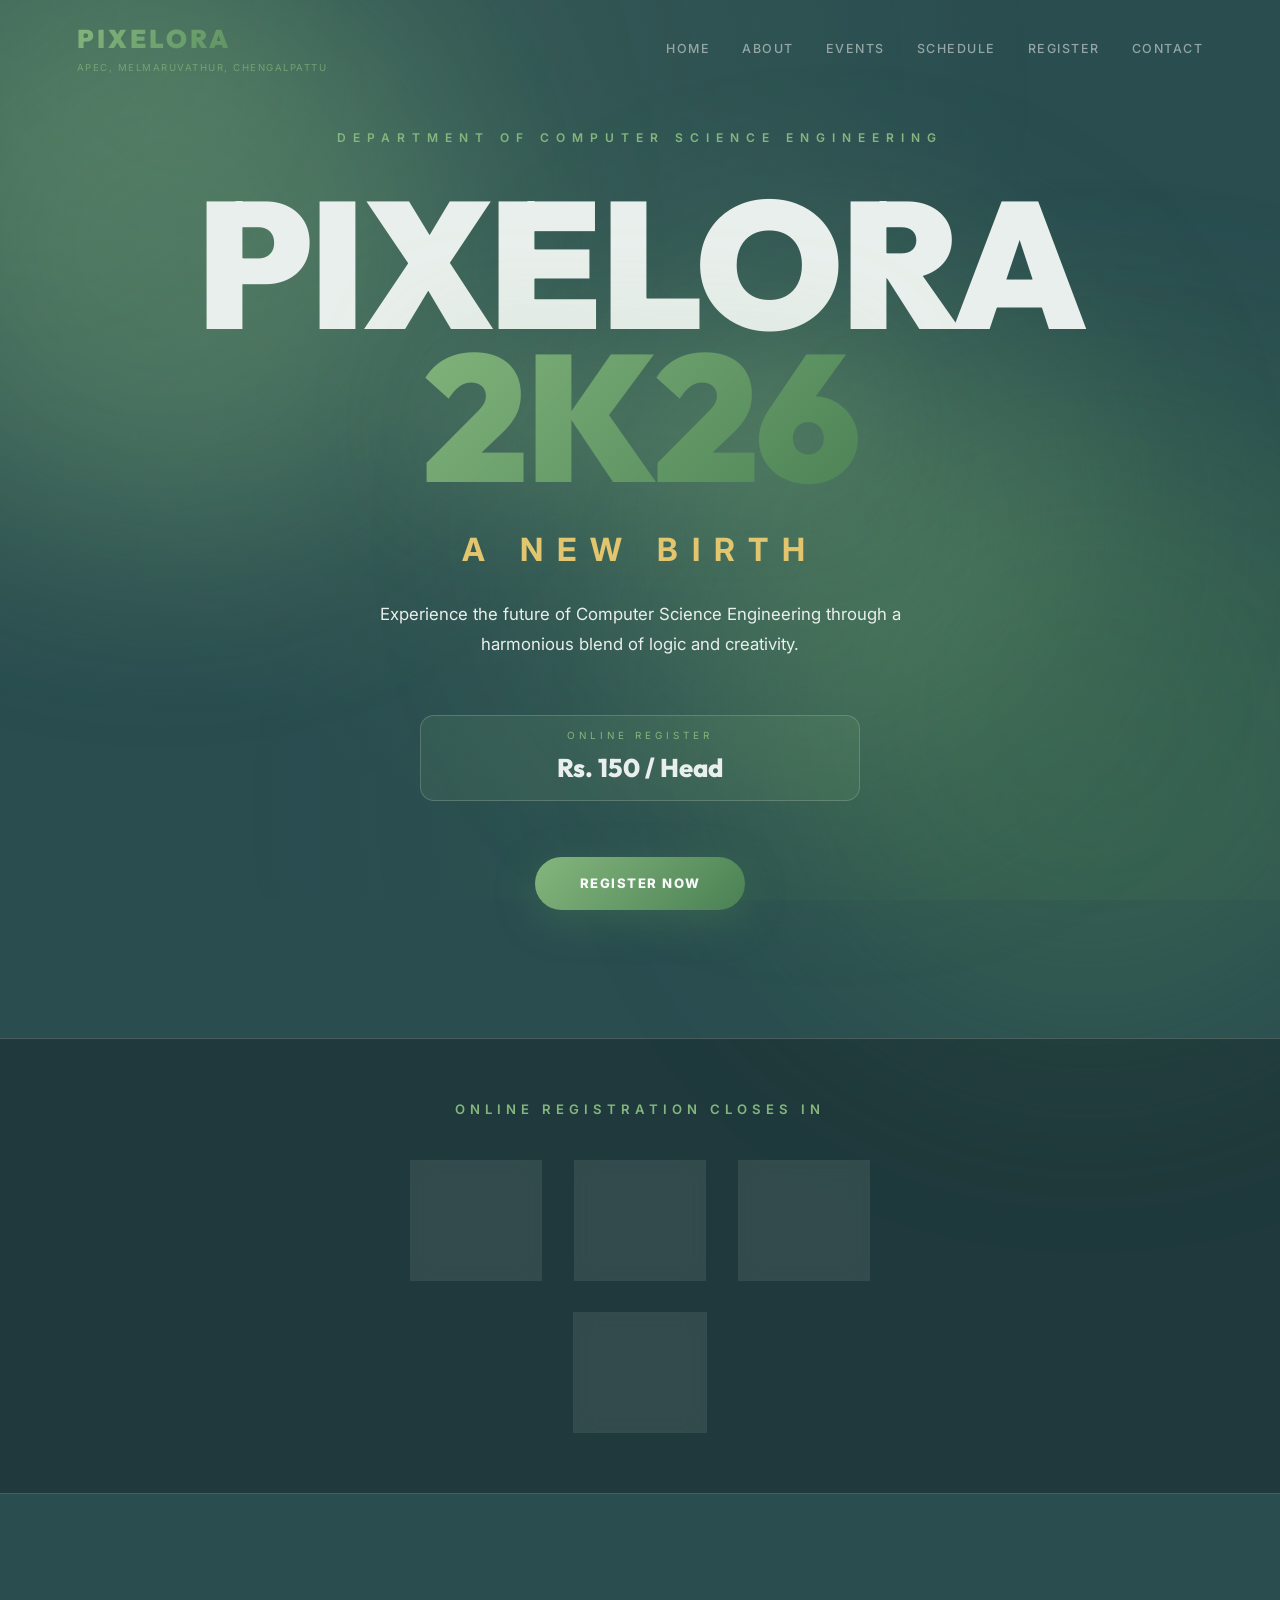
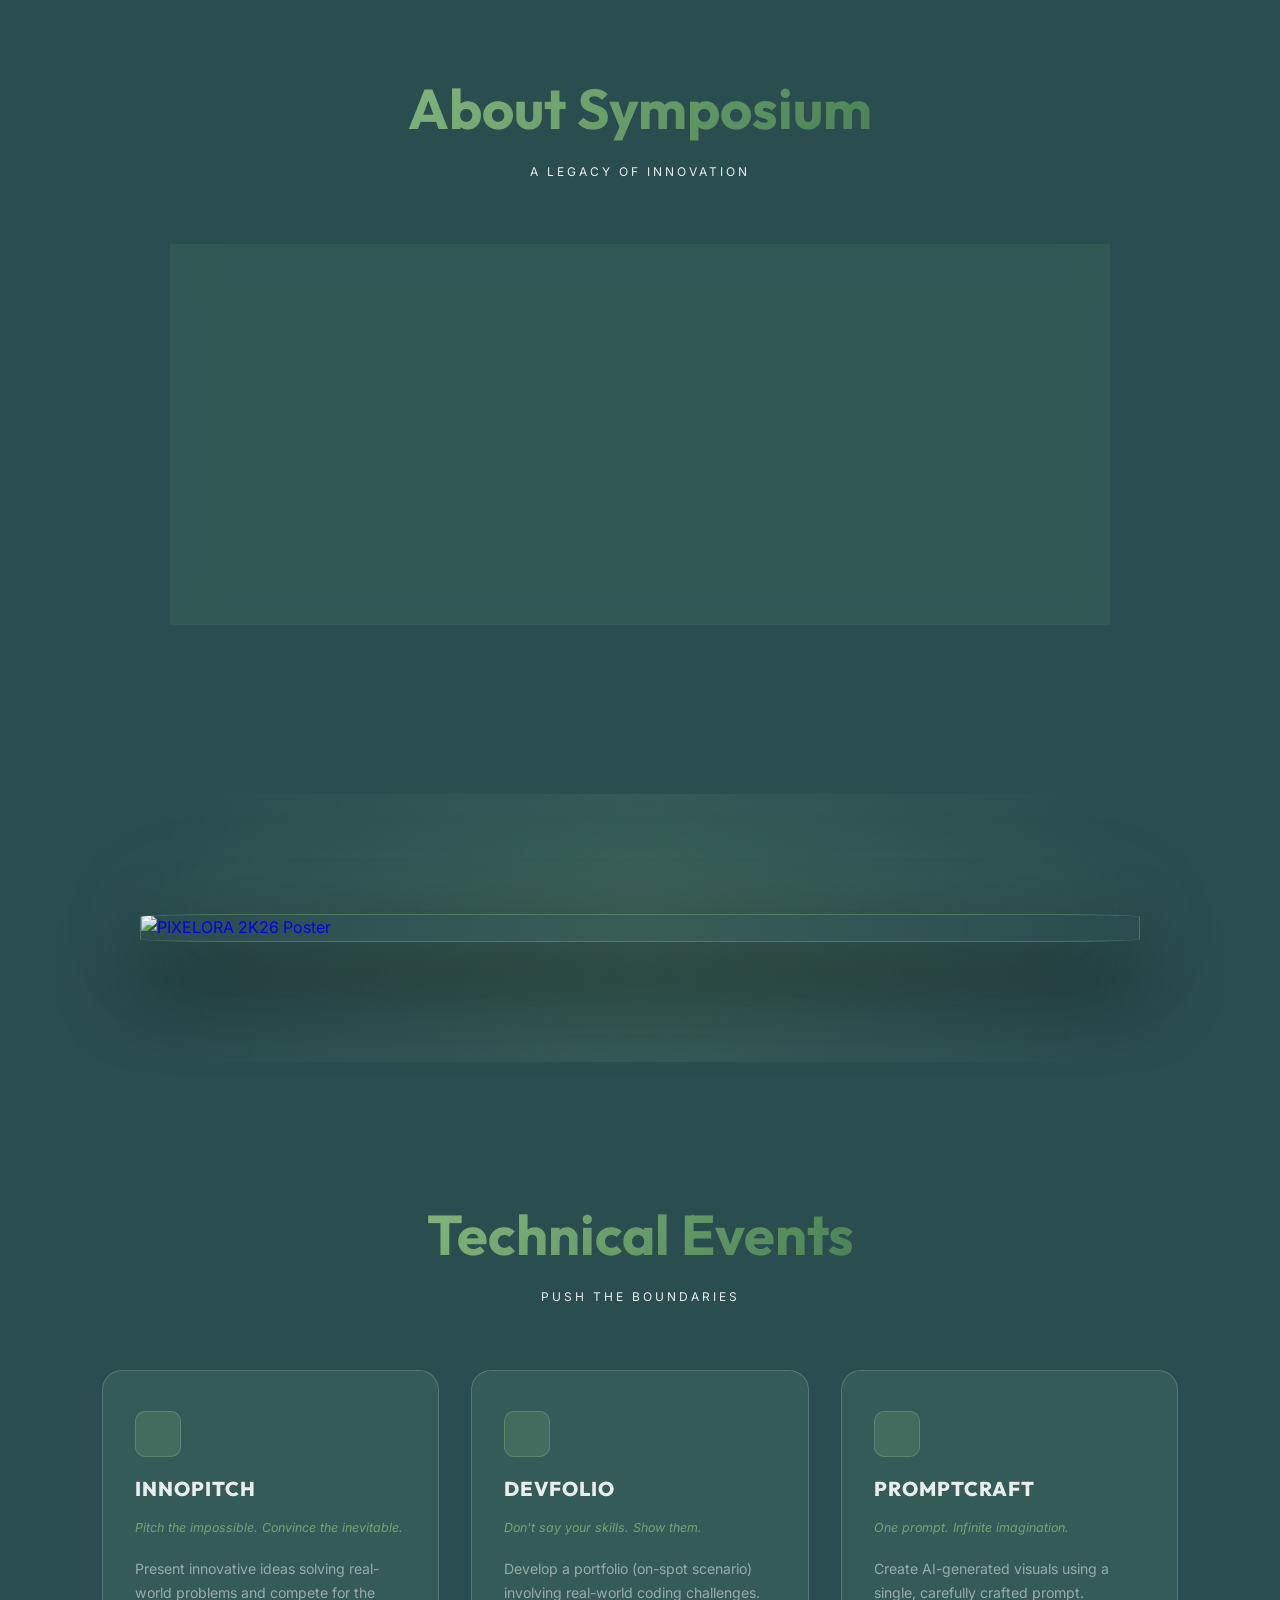
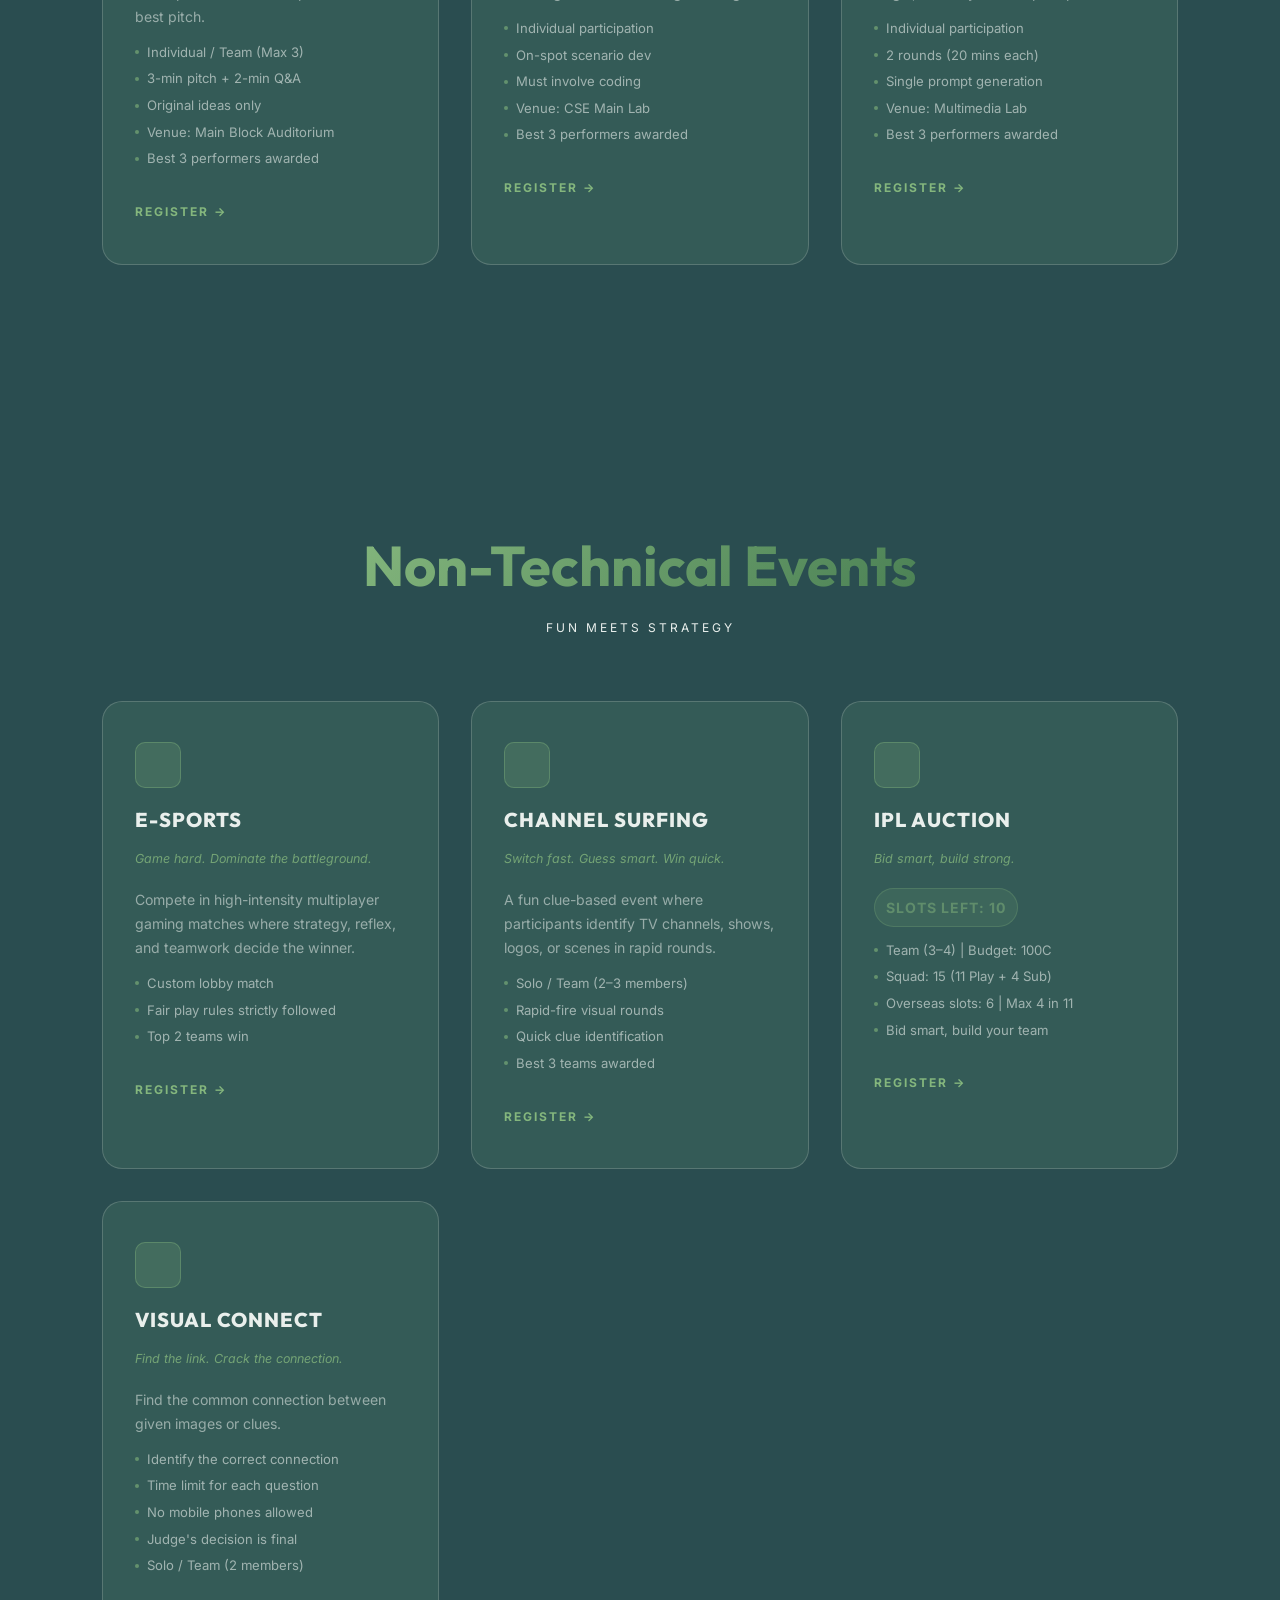
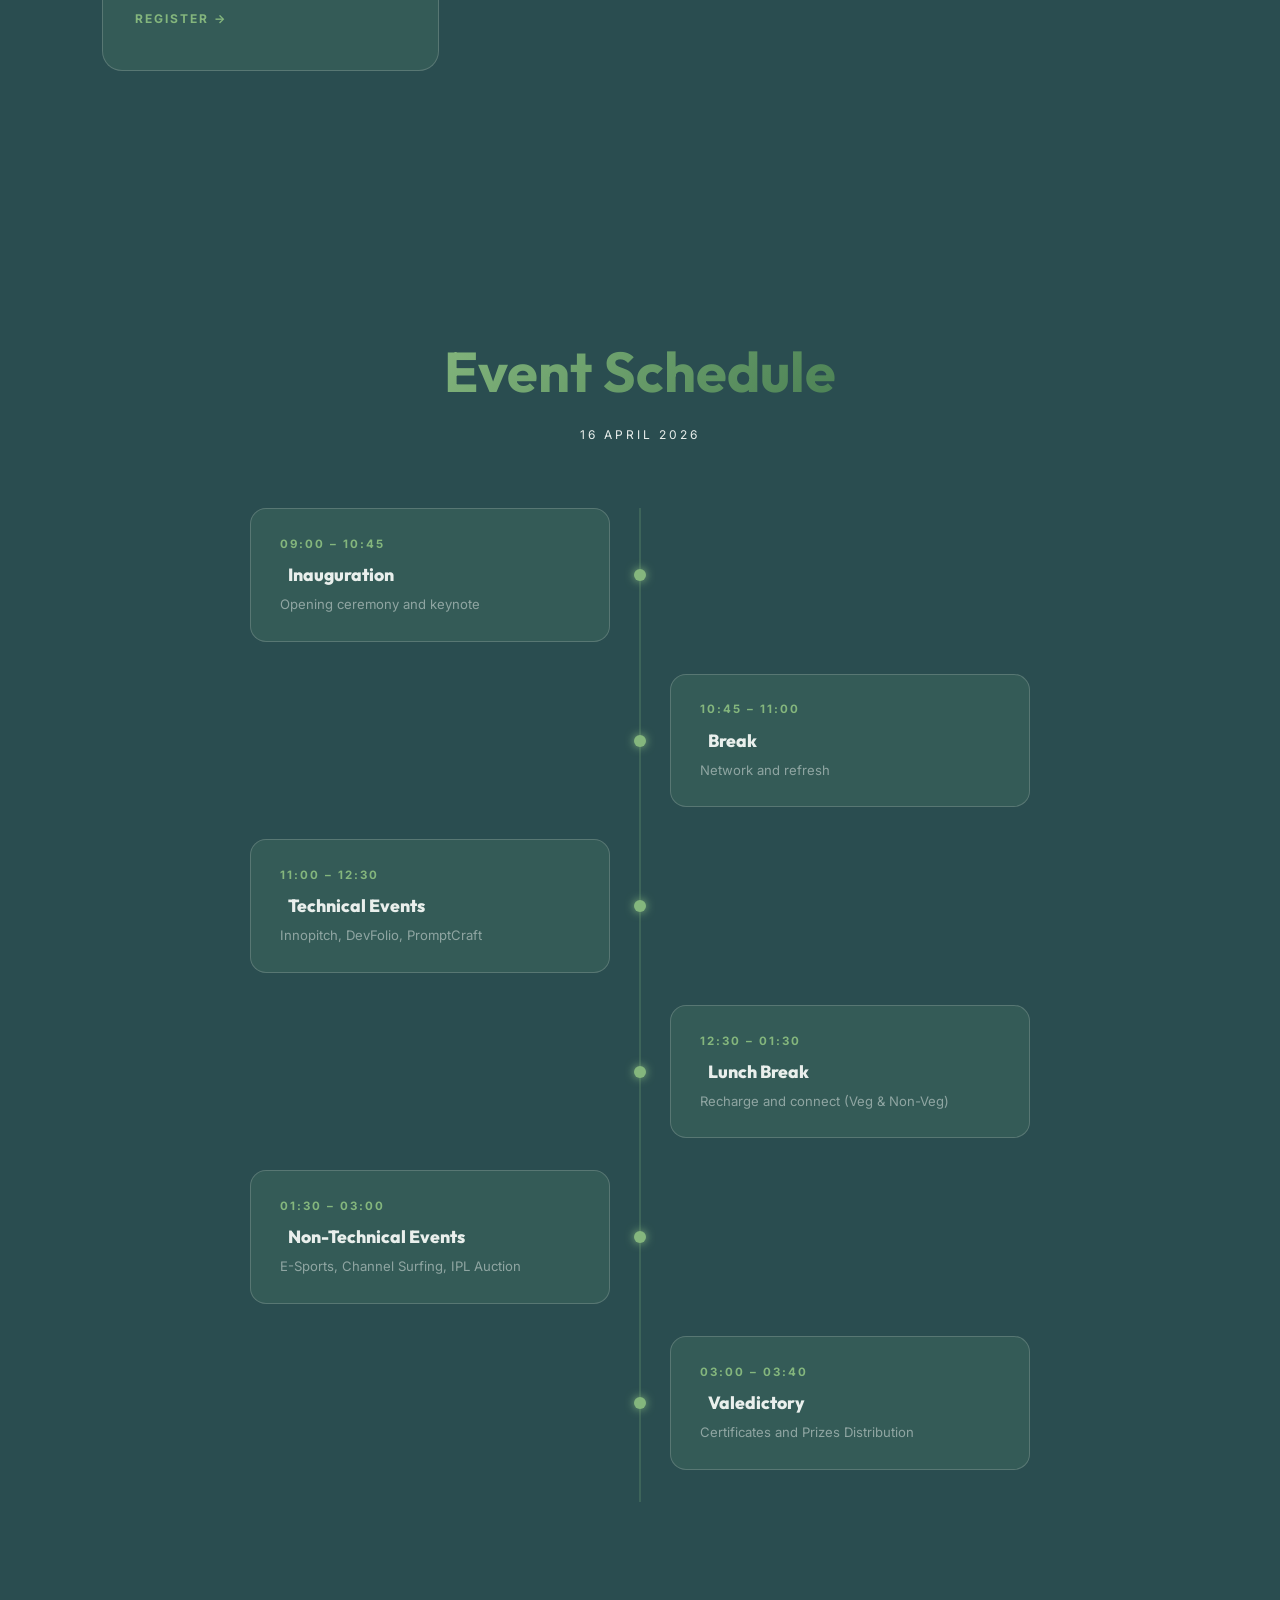
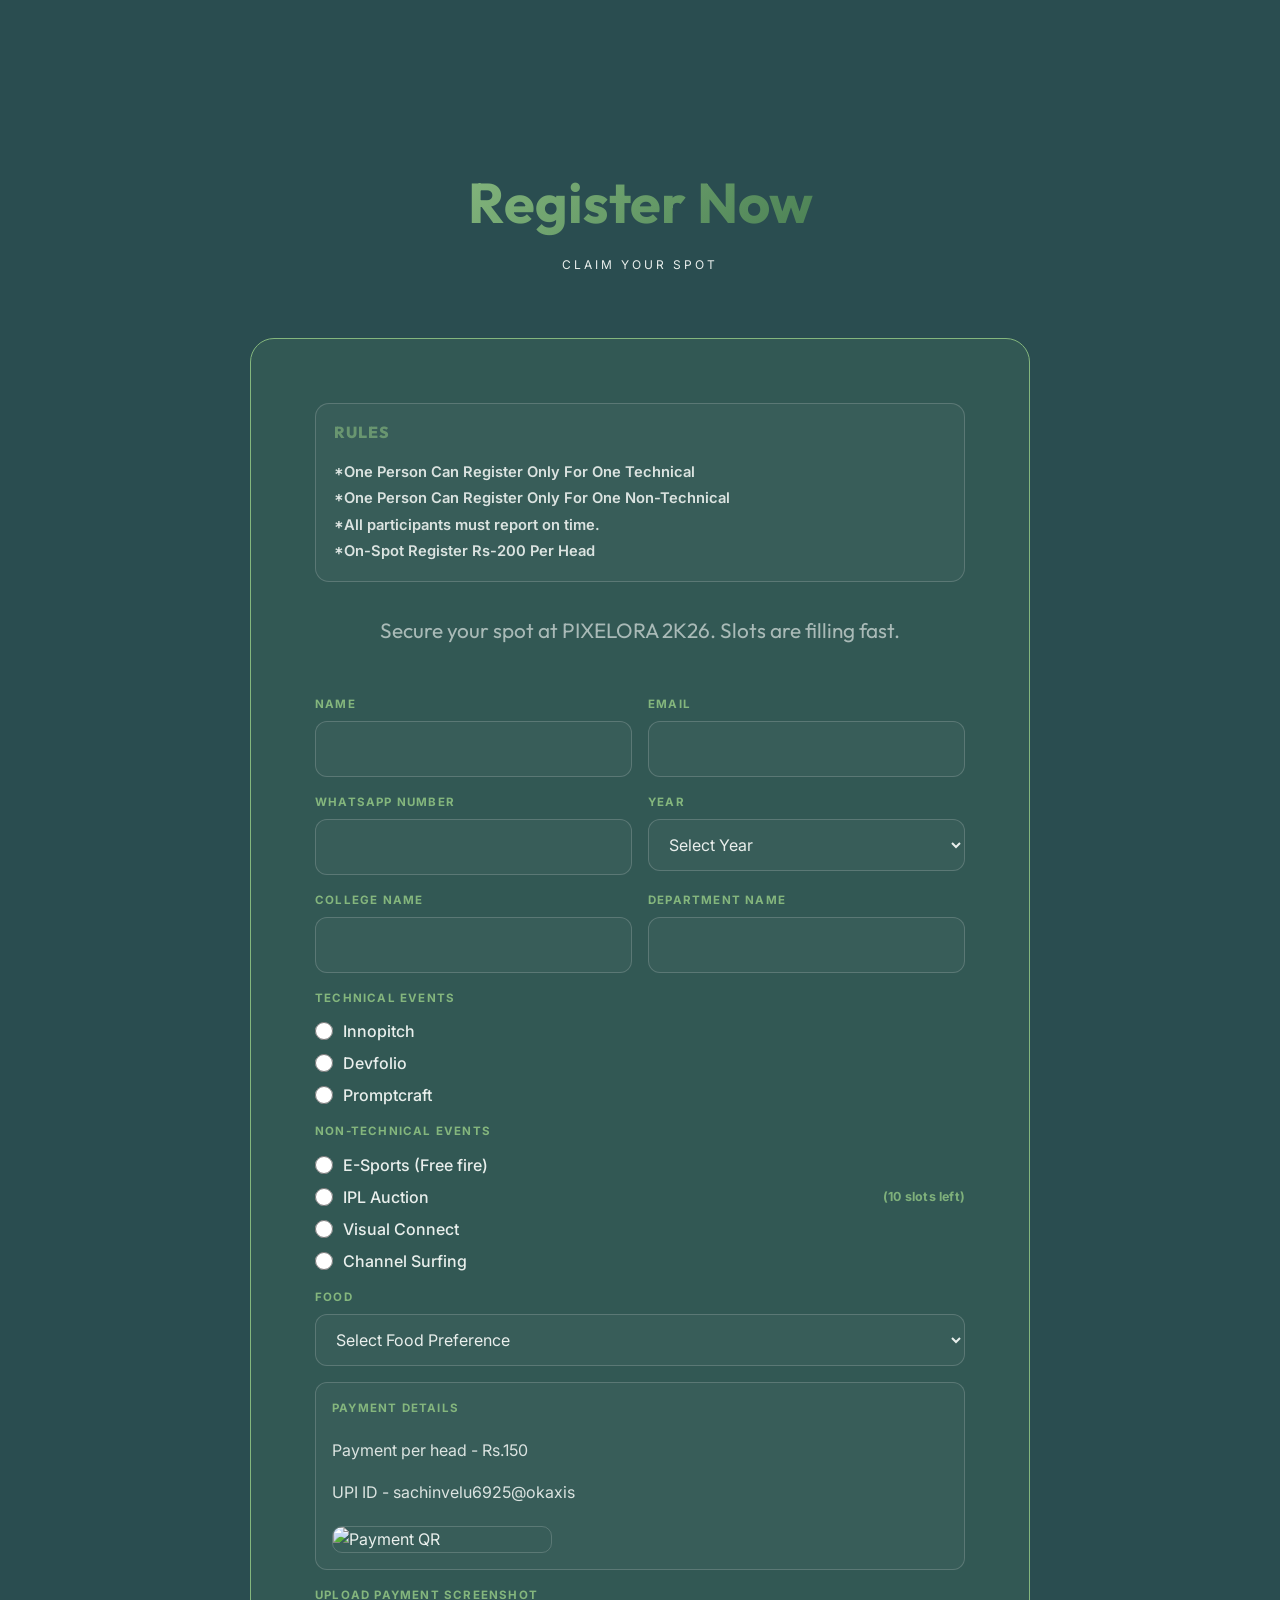
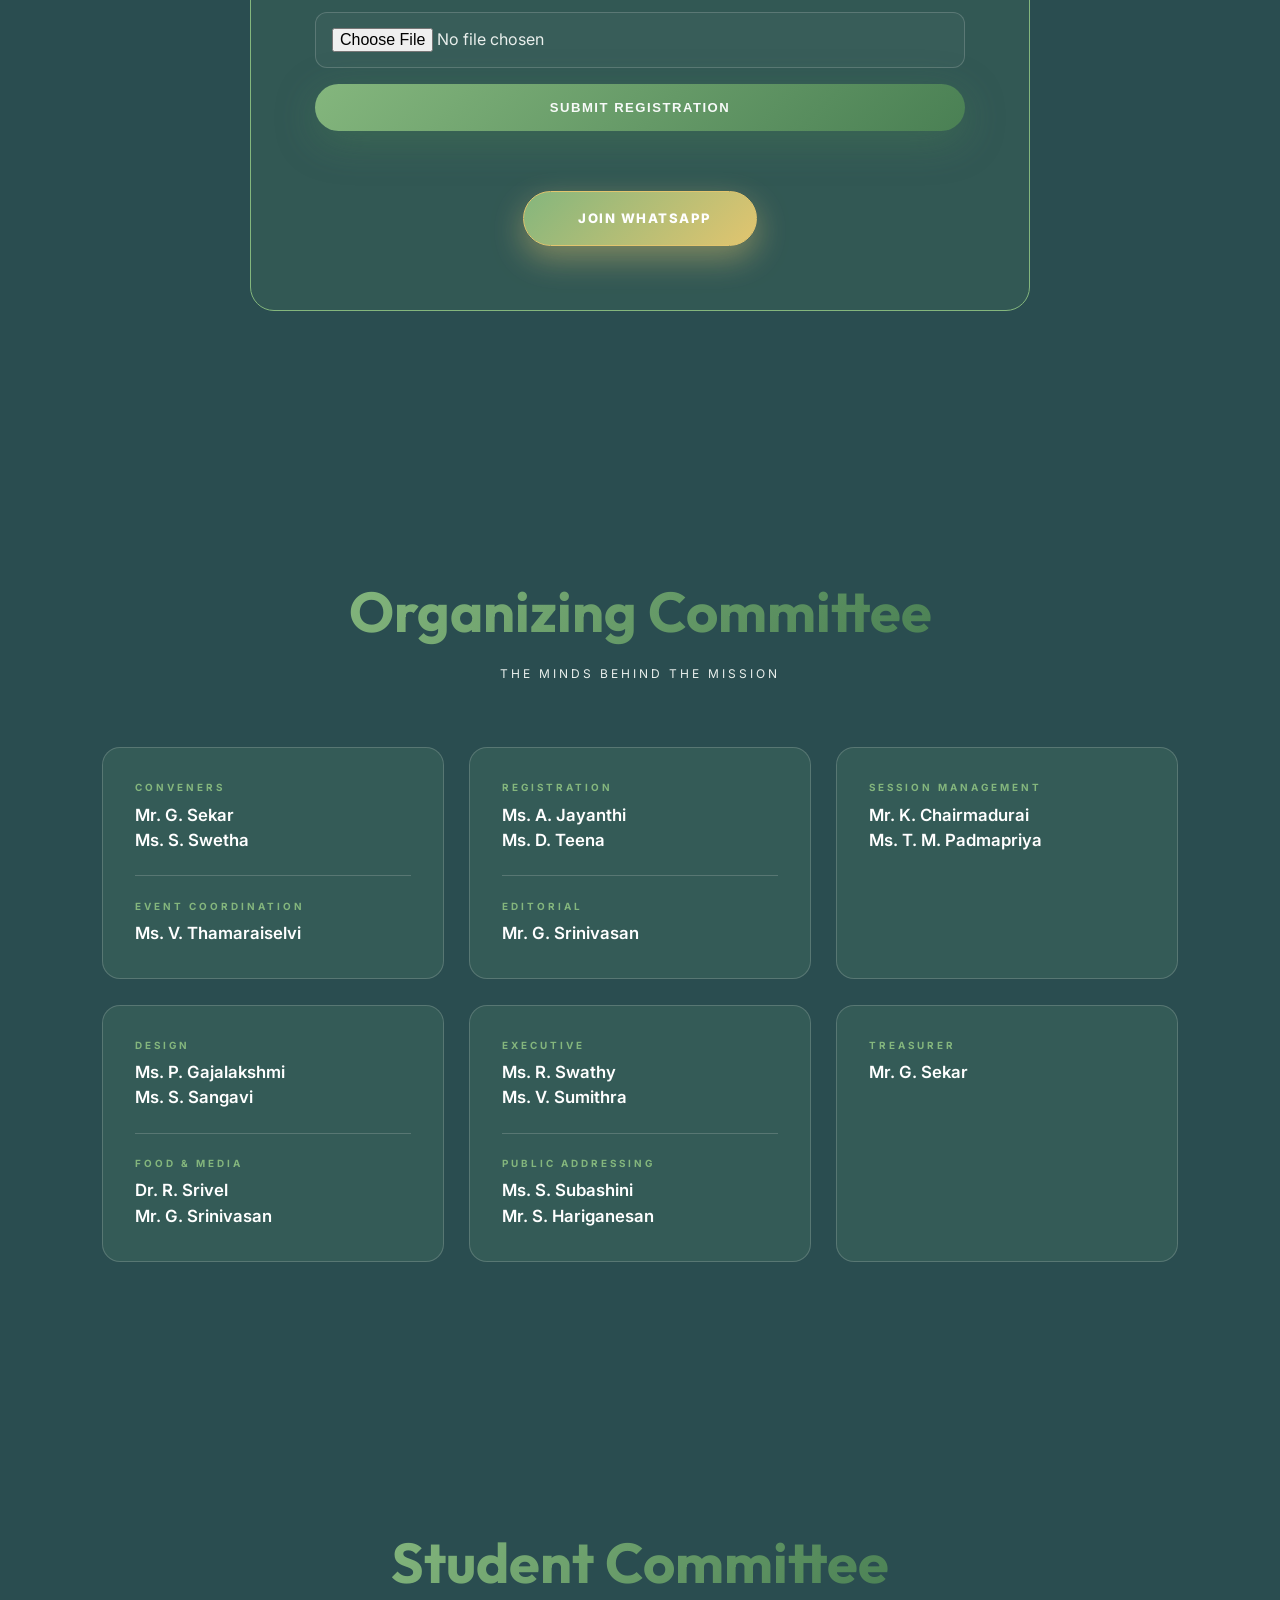
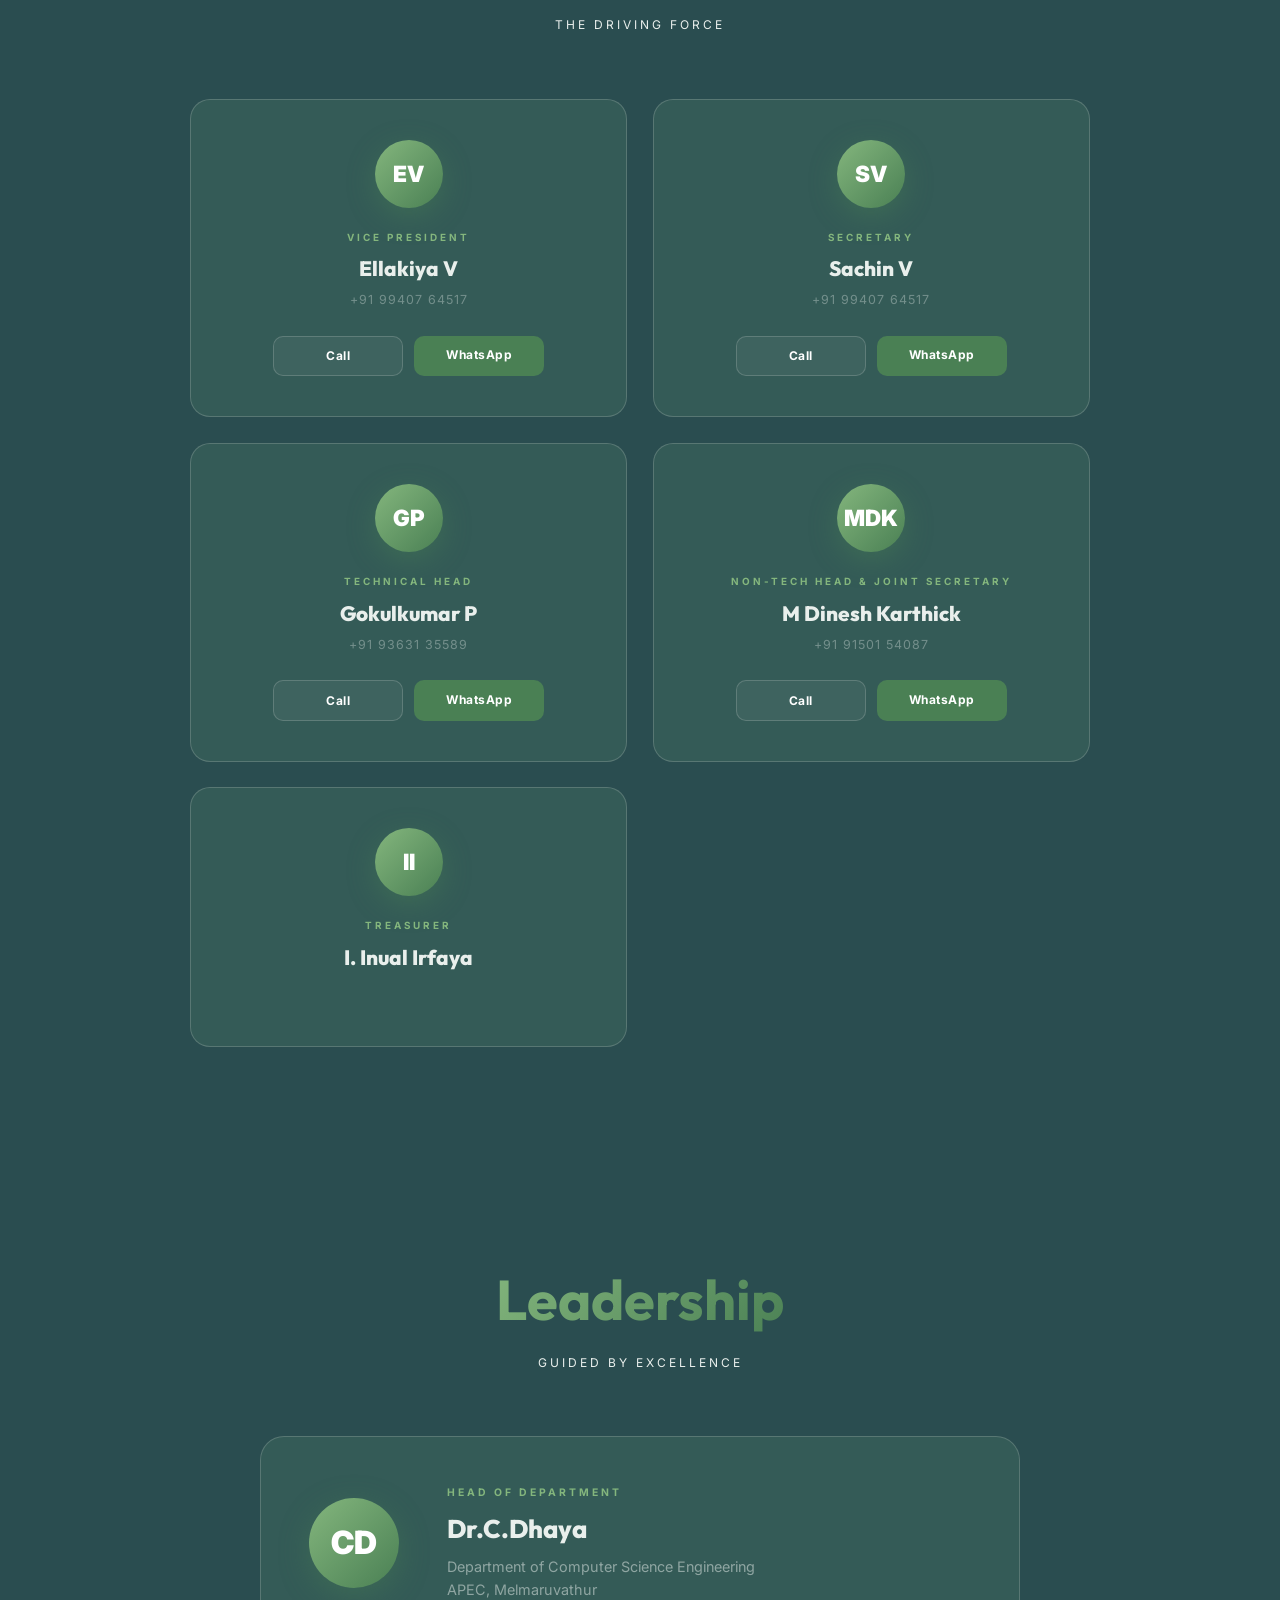
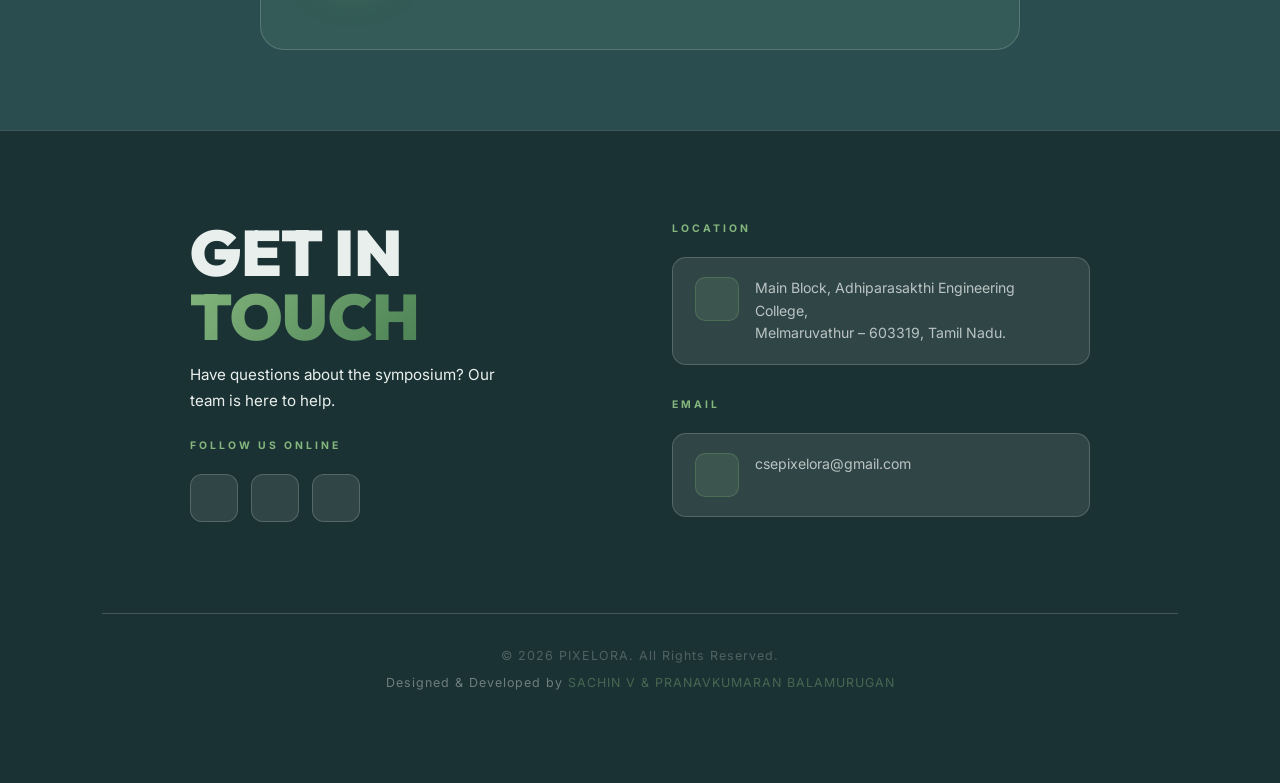
==== commit cd1a46d8: "Update site palette and brighten WhatsApp CTA" ====
--- a/frontend/index.html
+++ b/frontend/index.html
@@ -84,7 +84,7 @@
 </section>
 
 <!-- POSTER SECTION -->
-<section id="poster" style="padding:clamp(60px,10vw,120px) 5%; min-height:auto; background:radial-gradient(circle at 50% 50%, rgba(0,255,136,0.08) 0%, #030303 75%)">
+<section id="poster" style="padding:clamp(60px,10vw,120px) 5%; min-height:auto; background:radial-gradient(circle at 50% 50%, rgba(var(--accent-rgb),0.16) 0%, var(--bg) 75%)">
   <div class="rv poster-container" style="width:100%; max-width:1000px; margin:0 auto">
     <!-- Glow behind the poster -->
     <div style="position:absolute; inset:20px; background:var(--grad); filter:blur(100px); opacity:0.15; z-index:-1"></div>
@@ -311,7 +311,7 @@
       <p id="reg-status" class="reg-status" aria-live="polite"></p>
     </form>
     <div style="display:flex; flex-direction:column; align-items:center; gap:1.2rem; margin-top:1.5rem">
-      <a href="https://chat.whatsapp.com/Hbq74sCWK0W3TTt8L43u6s?mode=gi_t" target="_blank" rel="noopener noreferrer" class="btn bo" style="border-color:#25D366; color:#25D366; display:flex; align-items:center; gap:0.6rem">
+      <a href="https://chat.whatsapp.com/Hbq74sCWK0W3TTt8L43u6s?mode=gi_t" target="_blank" rel="noopener noreferrer" class="btn bo" style="border-color:var(--warm); color:#ffffff; background:linear-gradient(135deg,var(--g1),var(--warm)); box-shadow:0 12px 32px rgba(var(--warm-rgb),0.45); display:flex; align-items:center; gap:0.6rem">
         <i class="ph ph-whatsapp-logo" style="font-size:1.2rem"></i> JOIN WHATSAPP
       </a>
     </div>
@@ -404,3 +404,4 @@
 <script src="app.js"></script>
 </body>
 </html>
+
--- a/frontend/styles.css
+++ b/frontend/styles.css
@@ -1,9 +1,17 @@
 :root{
-  --g1:#00ff88;--g2:#008f44;
+  --g1:#84b67d;--g2:#4a8054;
+  --warm:#e2c56f;
+  --bg:#2a4d50;--card-bg:#345b57;
+  --txt:#e9efec;
+  --muted:#c3ccc8;
+  --accent-rgb:132,182,125;
+  --accent-dark-rgb:74,128,84;
+  --bg-rgb:42,77,80;
+  --warm-rgb:226,197,111;
   --grad:linear-gradient(135deg,var(--g1),var(--g2));
-  --bg:#030303;--card-bg:#0a0a0a;
-  --border:rgba(255,255,255,.07);--txt:#f0ece4;
-  --dim:rgba(240,236,228,.45);--surf:rgba(255,255,255,.03);
+  --border:rgba(195,204,200,.25);
+  --dim:rgba(233,239,236,.58);
+  --surf:rgba(195,204,200,.12);
   --ease:cubic-bezier(.4,0,.2,1);
 }
 *,*::before,*::after{margin:0;padding:0;box-sizing:border-box}
@@ -11,9 +19,9 @@
 body{background:var(--bg);color:var(--txt);font-family:'Inter',sans-serif;overflow-x:hidden;-webkit-font-smoothing:antialiased;line-height:1.6}
 h1,h2,h3,h4,.outfit{font-family:'Outfit',sans-serif}
 .bg-glow{position:fixed;inset:0;z-index:-1;
-  background:radial-gradient(ellipse at 15% 10%,rgba(0,255,136,.08) 0%,transparent 55%),
-             radial-gradient(ellipse at 85% 90%,rgba(0,143,68,.06) 0%,transparent 55%),
-             radial-gradient(ellipse at 50% 50%,rgba(0,255,136,.03) 0%,transparent 60%)}
+  background:radial-gradient(ellipse at 15% 10%,rgba(var(--accent-rgb),.16) 0%,transparent 55%),
+             radial-gradient(ellipse at 85% 90%,rgba(var(--accent-dark-rgb),.16) 0%,transparent 55%),
+             radial-gradient(ellipse at 50% 50%,rgba(var(--accent-rgb),.08) 0%,transparent 60%)}
 
 /* ── AMBIENT ORBS & GLOW ── */
 .orb{position:fixed;border-radius:50%;filter:blur(110px);z-index:-2;opacity:0.35;animation:float 20s infinite alternate cubic-bezier(0.4, 0, 0.2, 1);pointer-events:none}
@@ -21,7 +29,7 @@
 .orb2{width:50vw;height:50vw;background:var(--g2);bottom:-15%;right:-10%;animation-delay:-5s}
 .orb3{width:40vw;height:40vw;background:var(--g1);top:30%;left:45%;animation-delay:-10s;opacity:0.25}
 @keyframes float{0%{transform:translate(0,0) scale(1)}100%{transform:translate(12vw, 15vh) scale(1.3)}}
-.cursor-glow{position:fixed;top:0;left:0;width:700px;height:700px;background:radial-gradient(circle closest-side, rgba(0,255,136,0.06), transparent);border-radius:50%;transform:translate(-50%,-50%);z-index:-1;pointer-events:none;will-change:transform}
+.cursor-glow{position:fixed;top:0;left:0;width:700px;height:700px;background:radial-gradient(circle closest-side, rgba(var(--accent-rgb),0.12), transparent);border-radius:50%;transform:translate(-50%,-50%);z-index:-1;pointer-events:none;will-change:transform}
 @media(hover: none) and (pointer: coarse) { .cursor-glow { display: none !important; } }
 
 /* ── NAV ── */
@@ -42,7 +50,7 @@
   background-clip: text;
   -webkit-background-clip: text;
   -webkit-text-fill-color: transparent;
-  filter: drop-shadow(0 0 15px rgba(0,255,136,0.3));
+  filter: drop-shadow(0 0 15px rgba(var(--accent-rgb),0.36));
 }
 h1 span {
   display: block;
@@ -88,10 +96,10 @@
 #hero{text-align:center;min-height:100vh}
 .hdept{font-size:.75rem;letter-spacing:7px;color:var(--g1);text-transform:uppercase;margin-bottom:2.5rem;font-weight:600;display:block}
 .htitle{font-size:clamp(4.5rem,14vw,12rem);font-weight:900;line-height:.85;letter-spacing:-3px;margin-bottom:2rem;display:block}
-.htitle .glow{background:var(--grad);background-clip:text;-webkit-background-clip:text;-webkit-text-fill-color:transparent;filter:drop-shadow(0 0 60px rgba(0,255,136,.3))}
-.htag{font-size:clamp(1rem,2.5vw,2rem);color:#ffd475;letter-spacing:clamp(6px,2vw,14px);font-weight:700;text-transform:uppercase;margin-bottom:1.5rem;display:block}
+.htitle .glow{background:var(--grad);background-clip:text;-webkit-background-clip:text;-webkit-text-fill-color:transparent;filter:drop-shadow(0 0 60px rgba(var(--accent-rgb),.35))}
+.htag{font-size:clamp(1rem,2.5vw,2rem);color:var(--warm);letter-spacing:clamp(6px,2vw,14px);font-weight:700;text-transform:uppercase;margin-bottom:1.5rem;display:block}
 .hsub{font-size:clamp(.9rem,2vw,1.05rem);opacity:.5;max-width:560px;margin:0 auto 3.5rem;line-height:1.8;display:block}
-.ticker-box{width:100%;max-width:440px;height:86px;margin:0 auto 3.5rem;position:relative;overflow:hidden;border:1px solid var(--border);border-radius:14px;background:rgba(0,255,136,.03)}
+.ticker-box{width:100%;max-width:440px;height:86px;margin:0 auto 3.5rem;position:relative;overflow:hidden;border:1px solid var(--border);border-radius:14px;background:rgba(var(--accent-rgb),.12)}
 .ti{position:absolute;inset:0;display:flex;flex-direction:column;align-items:center;justify-content:center;opacity:0;transform:translateY(12px);transition:opacity .6s var(--ease),transform .6s var(--ease)}
 .ti.on{opacity:1;transform:translateY(0)}
 .tl{font-size:.62rem;letter-spacing:4px;color:var(--g1);margin-bottom:.3rem;text-transform:uppercase}
@@ -99,8 +107,8 @@
 
 /* ── BTNS ── */
 .btn{display:inline-block;padding:1rem 2.8rem;border-radius:50px;font-weight:800;font-size:.82rem;text-transform:uppercase;letter-spacing:1.5px;text-decoration:none;border:none;cursor:pointer;transition:transform .3s var(--ease),box-shadow .3s,filter .3s}
-.bm{background:var(--grad);color:#fff;box-shadow:0 10px 40px rgba(0,255,136,.4)}
-.bm:hover{transform:scale(1.06);filter:brightness(1.1);box-shadow:0 16px 50px rgba(0,255,136,.6)}
+.bm{background:var(--grad);color:#f7faf8;box-shadow:0 10px 40px rgba(var(--accent-dark-rgb),.42)}
+.bm:hover{transform:scale(1.06);filter:brightness(1.1);box-shadow:0 16px 50px rgba(var(--accent-dark-rgb),.58)}
 .bo{background:rgba(255,255,255,.04);border:1px solid var(--border);color:var(--txt)}
 .bo:hover{border-color:var(--g1);color:var(--g1)}
 
@@ -116,9 +124,9 @@
 /* ── EVENT CARDS (Reference Style) ── */
 .ev-grid{display:grid;grid-template-columns:repeat(auto-fit,minmax(min(100%,300px),1fr));gap:clamp(1rem,3vw,2rem);width:100%;max-width:1200px}
 .ev-card{background:var(--card-bg);border:1px solid var(--border);border-radius:20px;padding:2.5rem 2rem;position:relative;overflow:hidden;transition:all .45s var(--ease);cursor:default}
-.ev-card:hover{border-color:rgba(0,255,136,.3);box-shadow:0 30px 60px rgba(0,0,0,.5),0 0 30px rgba(0,255,136,.07);transform:translateY(-8px)}
+.ev-card:hover{border-color:rgba(var(--accent-rgb),.45);box-shadow:0 30px 60px rgba(0,0,0,.45),0 0 30px rgba(var(--accent-rgb),.16);transform:translateY(-8px)}
 /* small icon badge */
-.ev-badge{width:46px;height:46px;border-radius:10px;background:rgba(0,255,136,.15);border:1px solid rgba(0,255,136,.25);display:flex;align-items:center;justify-content:center;font-size:1.3rem;margin-bottom:1rem;position:relative;z-index:2}
+.ev-badge{width:46px;height:46px;border-radius:10px;background:rgba(var(--accent-rgb),.2);border:1px solid rgba(var(--accent-rgb),.38);display:flex;align-items:center;justify-content:center;font-size:1.3rem;margin-bottom:1rem;position:relative;z-index:2}
 /* large faded watermark icon */
 .ev-wm{position:absolute;top:1.5rem;right:1.5rem;font-size:4.5rem;color:var(--g1);opacity:.08;line-height:1;user-select:none;pointer-events:none}
 .ev-card h3{font-size:1.25rem;font-weight:800;text-transform:uppercase;letter-spacing:1px;margin-bottom:.8rem;position:relative;z-index:2}
@@ -129,7 +137,7 @@
 .ev-rules li::before{content:'';width:4px;height:4px;border-radius:50%;background:var(--g1);flex-shrink:0}
 .ev-link{font-size:.75rem;font-weight:700;letter-spacing:2px;text-transform:uppercase;color:var(--g1);text-decoration:none;display:inline-flex;align-items:center;gap:.5rem;position:relative;z-index:2;transition:gap .3s}
 .ev-link:hover{gap:1rem}
-.slot-pill{display:inline-flex;align-items:center;gap:.4rem;padding:.4rem .7rem;border-radius:999px;background:rgba(0,255,136,.12);border:1px solid rgba(0,255,136,.35);color:var(--g1);font-size:.72rem;letter-spacing:1px;text-transform:uppercase;font-weight:700;margin-bottom:1rem}
+.slot-pill{display:inline-flex;align-items:center;gap:.4rem;padding:.4rem .7rem;border-radius:999px;background:rgba(var(--accent-rgb),.22);border:1px solid rgba(var(--accent-rgb),.5);color:var(--g1);font-size:.72rem;letter-spacing:1px;text-transform:uppercase;font-weight:700;margin-bottom:1rem}
 .slot-pill.full{background:rgba(255,81,81,.16);border-color:rgba(255,81,81,.4);color:#ff9b9b}
 .ev-card::before{content:'';position:absolute;top:0;left:0;right:0;height:3px;background:var(--grad);opacity:0;transition:.45s}
 .ev-card:hover::before{opacity:1}
@@ -137,7 +145,7 @@
 /* ── COMMITTEE CARDS ── */
 .com-grid{display:grid;grid-template-columns:repeat(auto-fit,minmax(min(100%,280px),1fr));gap:clamp(1rem,2vw,2rem);width:100%;max-width:1200px}
 .com-card{background:var(--card-bg);border:1px solid var(--border);border-radius:18px;padding:2rem;transition:all .4s var(--ease)}
-.com-card:hover{transform:translateY(-8px);border-color:rgba(0,255,136,.3);box-shadow:0 20px 50px rgba(0,0,0,.4)}
+.com-card:hover{transform:translateY(-8px);border-color:rgba(var(--accent-rgb),.45);box-shadow:0 20px 50px rgba(0,0,0,.35)}
 .com-label{font-size:.62rem;color:var(--g1);letter-spacing:3px;text-transform:uppercase;margin-bottom:.4rem;font-weight:700;display:block}
 .com-name{font-size:1.05rem;font-weight:600;line-height:1.5;color:#fff}
 .dv{height:1px;background:var(--border);margin:1.4rem 0}
@@ -145,8 +153,8 @@
 /* ── STUDENT TEAM ── */
 .tm-grid{display:grid;grid-template-columns:repeat(2,1fr);gap:clamp(1rem,2vw,2rem);width:100%;max-width:900px}
 .tm-card{background:var(--card-bg);border:1px solid var(--border);border-radius:20px;padding:2.5rem 2rem;text-align:center;transition:all .4s var(--ease)}
-.tm-card:hover{transform:translateY(-10px);border-color:rgba(0,255,136,.3);box-shadow:0 25px 60px rgba(0,0,0,.5),0 0 25px rgba(0,255,136,.1)}
-.tm-av{width:68px;height:68px;border-radius:50%;background:var(--grad);display:flex;align-items:center;justify-content:center;margin:0 auto 1.4rem;font-size:1.4rem;font-weight:900;color:#fff;box-shadow:0 8px 28px rgba(0,255,136,.3)}
+.tm-card:hover{transform:translateY(-10px);border-color:rgba(var(--accent-rgb),.45);box-shadow:0 25px 60px rgba(0,0,0,.45),0 0 25px rgba(var(--accent-rgb),.2)}
+.tm-av{width:68px;height:68px;border-radius:50%;background:var(--grad);display:flex;align-items:center;justify-content:center;margin:0 auto 1.4rem;font-size:1.4rem;font-weight:900;color:#fff;box-shadow:0 8px 28px rgba(var(--accent-dark-rgb),.45)}
 .tm-role{font-size:.62rem;font-weight:700;letter-spacing:3px;text-transform:uppercase;color:var(--g1);margin-bottom:.4rem}
 .tm-name{font-size:1.3rem;font-weight:800;margin-bottom:.3rem}
 .tm-ph{font-size:.78rem;opacity:.35;margin-bottom:1.6rem;letter-spacing:1px}
@@ -154,12 +162,12 @@
 .tm-act a{flex:1;max-width:130px;padding:.6rem 0;border-radius:10px;font-size:.75rem;font-weight:700;text-decoration:none;text-align:center;letter-spacing:.5px;transition:transform .25s,filter .25s}
 .tm-act a:hover{transform:scale(1.06);filter:brightness(1.15)}
 .ac{background:rgba(255,255,255,.05);border:1px solid var(--border);color:#fff}
-.aw{background:#25D366;color:#fff}
+.aw{background:var(--g2);color:#fff}
 
 /* ── TIMELINE (two-sided) ── */
 .tl2{width:100%;max-width:960px;position:relative}
 /* center spine */
-.tl2::before{content:'';position:absolute;top:0;bottom:0;left:50%;width:1px;background:rgba(0,255,136,.2);transform:translateX(-50%)}
+.tl2::before{content:'';position:absolute;top:0;bottom:0;left:50%;width:1px;background:rgba(var(--accent-rgb),.45);transform:translateX(-50%)}
 .tl2-row{display:flex;justify-content:flex-end;padding-right:calc(50% + 30px);margin-bottom:2rem;position:relative}
 .tl2-row:nth-child(even){justify-content:flex-start;padding-right:0;padding-left:calc(50% + 30px)}
 /* dot on spine */
@@ -171,7 +179,7 @@
 .tl2-card.in{opacity:1;transform:translateX(0)}
 .tl2-row:nth-child(even) .tl2-card{transform:translateX(40px)}
 .tl2-row:nth-child(even) .tl2-card.in{transform:translateX(0)}
-.tl2-card:hover{transform:translateY(-8px) !important;border-color:rgba(0,255,136,.25);box-shadow:0 20px 50px rgba(0,0,0,.5),0 0 20px rgba(0,255,136,.07)}
+.tl2-card:hover{transform:translateY(-8px) !important;border-color:rgba(var(--accent-rgb),.4);box-shadow:0 20px 50px rgba(0,0,0,.45),0 0 20px rgba(var(--accent-rgb),.16)}
 .tl2-time{font-size:.72rem;font-weight:700;letter-spacing:2px;color:var(--g1);text-transform:uppercase;margin-bottom:.5rem}
 .tl2-card h3{font-size:1.1rem;font-weight:800;margin-bottom:.3rem}
 .tl2-card p{font-size:.82rem;opacity:.5;line-height:1.6}
@@ -184,12 +192,12 @@
 }
 
 /* ── ABOUT ── */
-.acard{max-width:940px;text-align:center;border:1px solid var(--border);border-radius:24px;padding:clamp(2rem,5vw,4rem);background:rgba(0,255,136,.02);backdrop-filter:blur(20px)}
+.acard{max-width:940px;text-align:center;border:1px solid var(--border);border-radius:24px;padding:clamp(2rem,5vw,4rem);background:rgba(var(--accent-rgb),.1);backdrop-filter:blur(20px)}
 .acard p{font-size:clamp(.95rem,2vw,1.1rem);line-height:1.9;opacity:.8}
 .acard strong{color:var(--g1);font-weight:700}
 
 /* ── REGISTER ── */
-.rcard{border:1px solid var(--g1);border-radius:24px;padding:clamp(2rem,5vw,5rem) clamp(1.5rem,5vw,4rem);text-align:center;max-width:780px;width:100%;background:rgba(0,255,136,.02)}
+.rcard{border:1px solid var(--g1);border-radius:24px;padding:clamp(2rem,5vw,5rem) clamp(1.5rem,5vw,4rem);text-align:center;max-width:780px;width:100%;background:rgba(var(--accent-rgb),.1)}
 .rcard h3{font-size:clamp(1rem,2vw,1.3rem);opacity:.65;margin-bottom:3rem;font-weight:400}
 .reg-form{display:flex;flex-direction:column;gap:1rem;text-align:left}
 .reg-grid{display:grid;grid-template-columns:repeat(2,minmax(0,1fr));gap:1rem}
@@ -197,9 +205,9 @@
 .reg-field span{font-size:.72rem;letter-spacing:1.2px;text-transform:uppercase;color:var(--g1);font-weight:700}
 .reg-field input,.reg-field select,.reg-field textarea{width:100%;padding:.9rem 1rem;border-radius:12px;border:1px solid var(--border);background:rgba(255,255,255,.03);color:var(--txt);font:inherit;outline:none;transition:border-color .2s var(--ease),box-shadow .2s var(--ease)}
 .reg-field textarea{resize:vertical;min-height:96px}
-.reg-field input:focus,.reg-field select:focus,.reg-field textarea:focus{border-color:var(--g1);box-shadow:0 0 0 3px rgba(0,255,136,.15)}
-.reg-field select option{background:#e9fff3;color:#042b17}
-.reg-field select option:hover,.reg-field select option:focus,.reg-field select option:checked{background:#00c56a;color:#03150b}
+.reg-field select option{background:var(--muted);color:#1f3b3f}
+.reg-field select option:hover,.reg-field select option:focus,.reg-field select option:checked{background:var(--g2);color:#f7faf8}
+.reg-field input:focus,.reg-field select:focus,.reg-field textarea:focus{border-color:var(--g1);box-shadow:0 0 0 3px rgba(var(--accent-rgb),.24)}
 .reg-checklist{display:grid;gap:.6rem;margin-top:.35rem}
 .reg-option{display:flex;align-items:center;justify-content:flex-start;gap:.65rem;font-size:.98rem;line-height:1.4;color:var(--txt);cursor:pointer}
 .reg-option input[type='checkbox'],.reg-option input[type='radio']{width:18px;height:18px;padding:0;margin:0;accent-color:var(--g1);flex-shrink:0}
@@ -222,8 +230,8 @@
 
 /* ── LEADERSHIP ── */
 .lead-card{background:var(--card-bg);border:1px solid var(--border);border-radius:24px;padding:3rem;display:flex;align-items:center;gap:3rem;max-width:760px;width:100%;transition:all .4s var(--ease)}
-.lead-card:hover{border-color:rgba(0,255,136,.35);box-shadow:0 20px 50px rgba(0,0,0,.5),0 0 25px rgba(0,255,136,.15);transform:translateY(-6px)}
-.lead-av{width:90px;height:90px;border-radius:50%;background:var(--grad);display:flex;align-items:center;justify-content:center;font-size:2rem;font-weight:900;color:#fff;flex-shrink:0;box-shadow:0 8px 30px rgba(0,255,136,.35)}
+.lead-card:hover{border-color:rgba(var(--accent-rgb),.45);box-shadow:0 20px 50px rgba(0,0,0,.45),0 0 25px rgba(var(--accent-rgb),.2);transform:translateY(-6px)}
+.lead-av{width:90px;height:90px;border-radius:50%;background:var(--grad);display:flex;align-items:center;justify-content:center;font-size:2rem;font-weight:900;color:#fff;flex-shrink:0;box-shadow:0 8px 30px rgba(var(--accent-dark-rgb),.42)}
 .lead-info .lead-role{font-size:.65rem;color:var(--g1);letter-spacing:3px;text-transform:uppercase;font-weight:700;margin-bottom:.5rem;display:block}
 .lead-info h3{font-size:1.6rem;font-weight:800;margin-bottom:.3rem}
 .lead-info .lead-pos{font-size:.9rem;opacity:.5}
@@ -237,11 +245,11 @@
 .ft-sub{font-size:.95rem;opacity:.5;max-width:340px;line-height:1.7;margin-bottom:1.5rem}
 .ft-section-label{font-size:.65rem;color:var(--g1);letter-spacing:3px;text-transform:uppercase;font-weight:700;margin-bottom:1.2rem;display:block}
 .ft-loc-box{display:flex;align-items:flex-start;gap:1rem;background:var(--surf);border:1px solid var(--border);border-radius:14px;padding:1.2rem 1.4rem;margin-bottom:2rem}
-.ft-loc-icon{width:44px;height:44px;border-radius:10px;background:rgba(0,255,136,.15);border:1px solid rgba(0,255,136,.25);display:flex;align-items:center;justify-content:center;font-size:1.2rem;flex-shrink:0}
+.ft-loc-icon{width:44px;height:44px;border-radius:10px;background:rgba(var(--accent-rgb),.15);border:1px solid rgba(var(--accent-rgb),.25);display:flex;align-items:center;justify-content:center;font-size:1.2rem;flex-shrink:0}
 .ft-loc-text p{font-size:.88rem;line-height:1.6;opacity:.75}
 .ft-soc{display:flex;gap:.8rem}
 .ft-soc a{width:48px;height:48px;border-radius:12px;background:var(--surf);border:1px solid var(--border);display:flex;align-items:center;justify-content:center;font-size:1.2rem;text-decoration:none;transition:transform .3s var(--ease),border-color .3s,background .3s}
-.ft-soc a:hover{transform:translateY(-4px);border-color:var(--g1);background:rgba(0,255,136,.1)}
+.ft-soc a:hover{transform:translateY(-4px);border-color:var(--g1);background:rgba(var(--accent-rgb),.2)}
 .ft-bottom{text-align:center;margin-top:4rem;padding-top:2rem;border-top:1px solid var(--border)}
 .ft-bottom p{font-size:.78rem;opacity:.25;letter-spacing:1px}
 .ft-bottom .credit{opacity:.4;margin-top:.4rem;font-size:.78rem}
@@ -269,14 +277,14 @@
   }
 
 /* ── POSTER INTERACTION ── */
-.poster-container{cursor:pointer;position:relative;overflow:hidden;border-radius:10%;border:1px solid rgba(0,255,136,0.25);box-shadow:0 0 100px rgba(0,255,136,0.1),0 40px 80px rgba(0,0,0,0.8);transition:all .5s var(--ease)}
+.poster-container{cursor:pointer;position:relative;overflow:hidden;border-radius:10%;border:1px solid rgba(var(--accent-rgb),0.38);box-shadow:0 0 100px rgba(var(--accent-rgb),0.22),0 40px 80px rgba(0,0,0,0.8);transition:all .5s var(--ease)}
 .poster-container img{transition:transform .5s var(--ease);display:block}
-.poster-container:hover{transform:translateY(-15px) scale(1.02);border-color:rgba(0,255,136,0.5);box-shadow:0 0 120px rgba(0,255,136,0.2),0 50px 100px rgba(0,0,0,0.9)}
+.poster-container:hover{transform:translateY(-15px) scale(1.02);border-color:rgba(var(--accent-rgb),0.65);box-shadow:0 0 120px rgba(var(--accent-rgb),0.3),0 50px 100px rgba(0,0,0,0.9)}
 
 /* ── ADMIN PORTAL ── */
 .admin-portal{position:fixed;inset:0;z-index:2000;display:none;align-items:center;justify-content:center;padding:clamp(1rem,4vw,2rem);background:rgba(3,3,3,.86);backdrop-filter:blur(18px)}
 .admin-portal.open{display:flex}
-.admin-shell{width:min(1200px,100%);max-height:90vh;display:flex;flex-direction:column;gap:1rem;background:rgba(10,10,10,.96);border:1px solid rgba(0,255,136,.25);border-radius:24px;padding:clamp(1rem,3vw,1.5rem);box-shadow:0 30px 80px rgba(0,0,0,.6)}
+.admin-shell{width:min(1200px,100%);max-height:90vh;display:flex;flex-direction:column;gap:1rem;background:rgba(var(--bg-rgb),.93);border:1px solid rgba(var(--accent-rgb),.4);border-radius:24px;padding:clamp(1rem,3vw,1.5rem);box-shadow:0 30px 80px rgba(0,0,0,.6)}
 .admin-head{display:flex;align-items:flex-start;justify-content:space-between;gap:1rem}
 .admin-kicker{font-size:.65rem;letter-spacing:3px;text-transform:uppercase;color:var(--g1);font-weight:700;margin-bottom:.4rem}
 .admin-head h2{font-size:clamp(1.4rem,3vw,2.2rem);line-height:1.1}
@@ -298,8 +306,8 @@
 .admin-team strong{color:#fff;font-size:.85rem}
 .admin-team span{opacity:.7;font-size:.78rem;line-height:1.45}
 .admin-empty{padding:2rem;text-align:center;opacity:.6}
-.admin-view-link{display:inline-flex;align-items:center;justify-content:center;padding:.45rem .75rem;border-radius:999px;border:1px solid rgba(0,255,136,.35);background:rgba(0,255,136,.1);color:var(--g1);font-size:.74rem;font-weight:700;letter-spacing:.6px;text-transform:uppercase;text-decoration:none;transition:transform .2s var(--ease),filter .2s var(--ease),border-color .2s var(--ease)}
-.admin-view-link:hover{transform:translateY(-1px);filter:brightness(1.08);border-color:rgba(0,255,136,.55)}
+.admin-view-link{display:inline-flex;align-items:center;justify-content:center;padding:.45rem .75rem;border-radius:999px;border:1px solid rgba(var(--accent-rgb),.5);background:rgba(var(--accent-rgb),.2);color:var(--g1);font-size:.74rem;font-weight:700;letter-spacing:.6px;text-transform:uppercase;text-decoration:none;transition:transform .2s var(--ease),filter .2s var(--ease),border-color .2s var(--ease)}
+.admin-view-link:hover{transform:translateY(-1px);filter:brightness(1.08);border-color:rgba(var(--accent-rgb),.72)}
 
 @media(max-width:768px){
   .admin-shell{max-height:95vh}
@@ -318,3 +326,4 @@
 @media(max-width:768px){
   .admin-topbar{flex-direction:column;align-items:flex-start}
 }
+
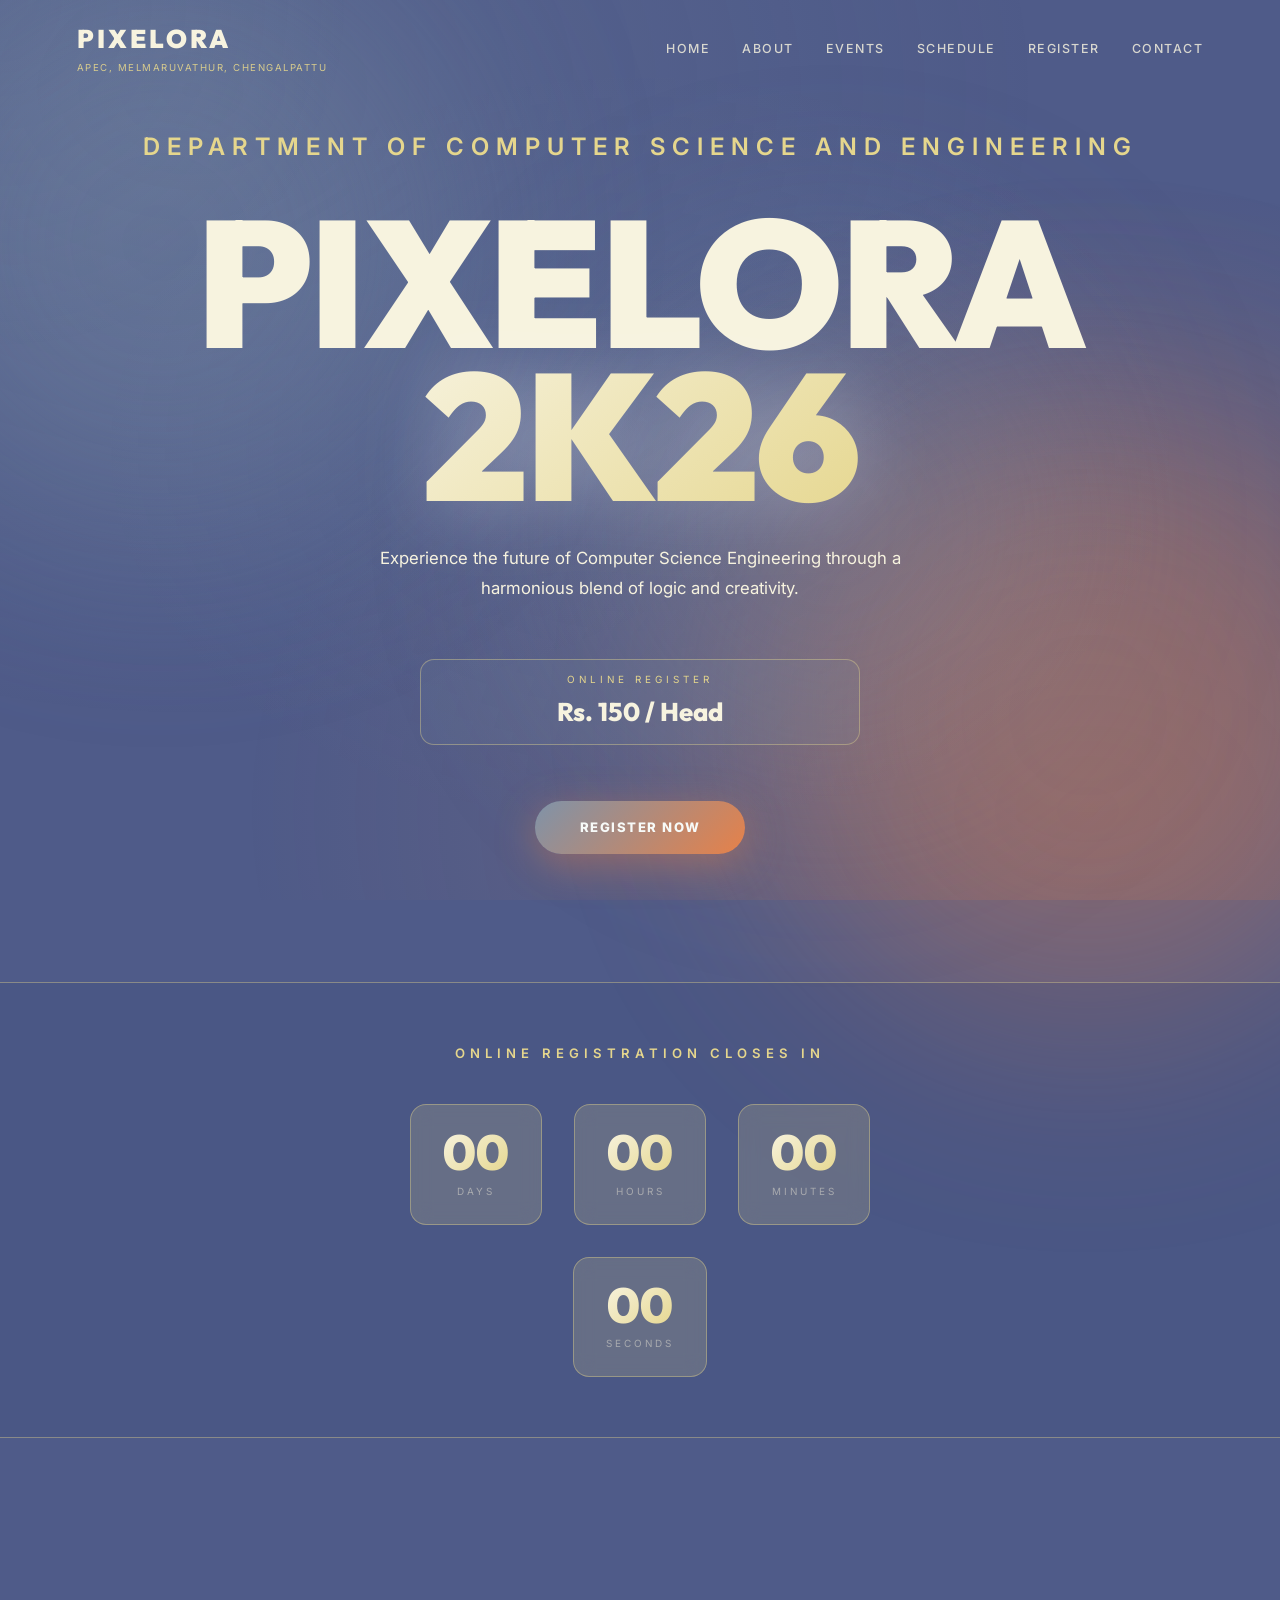
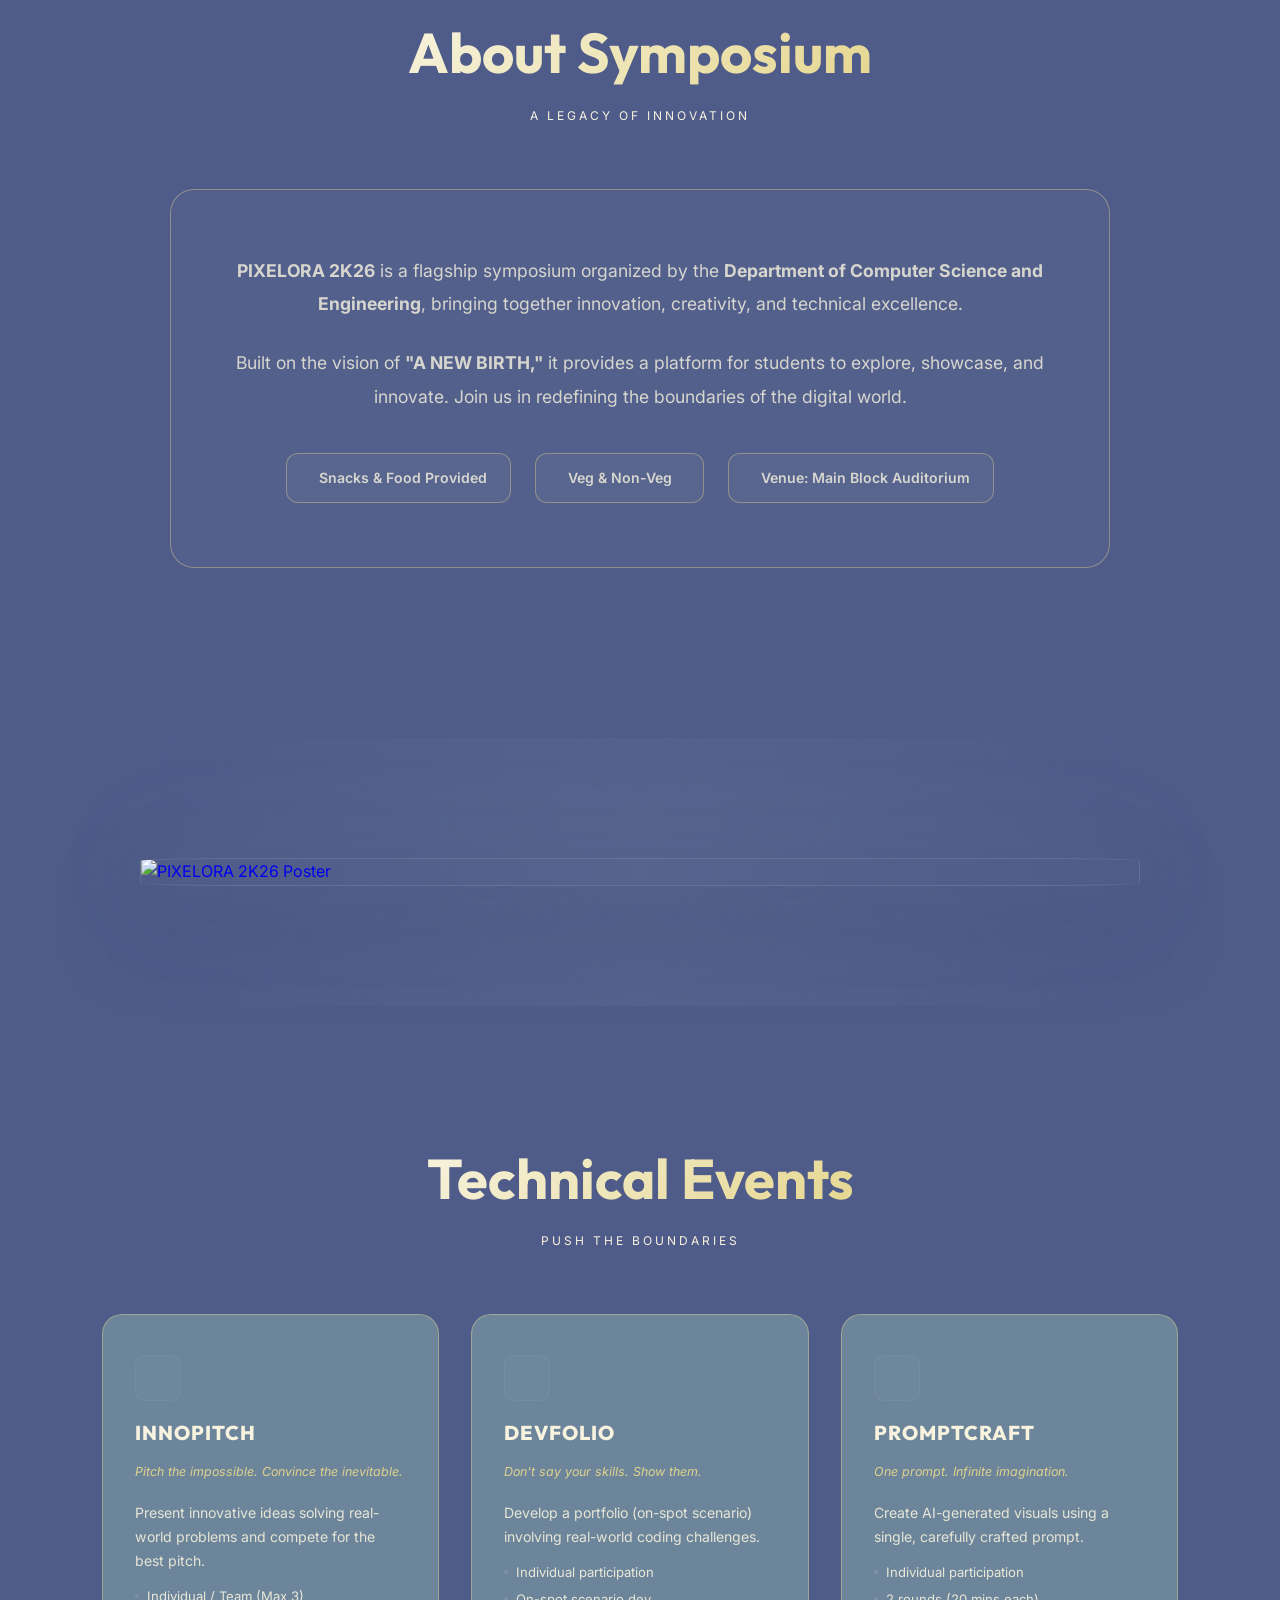
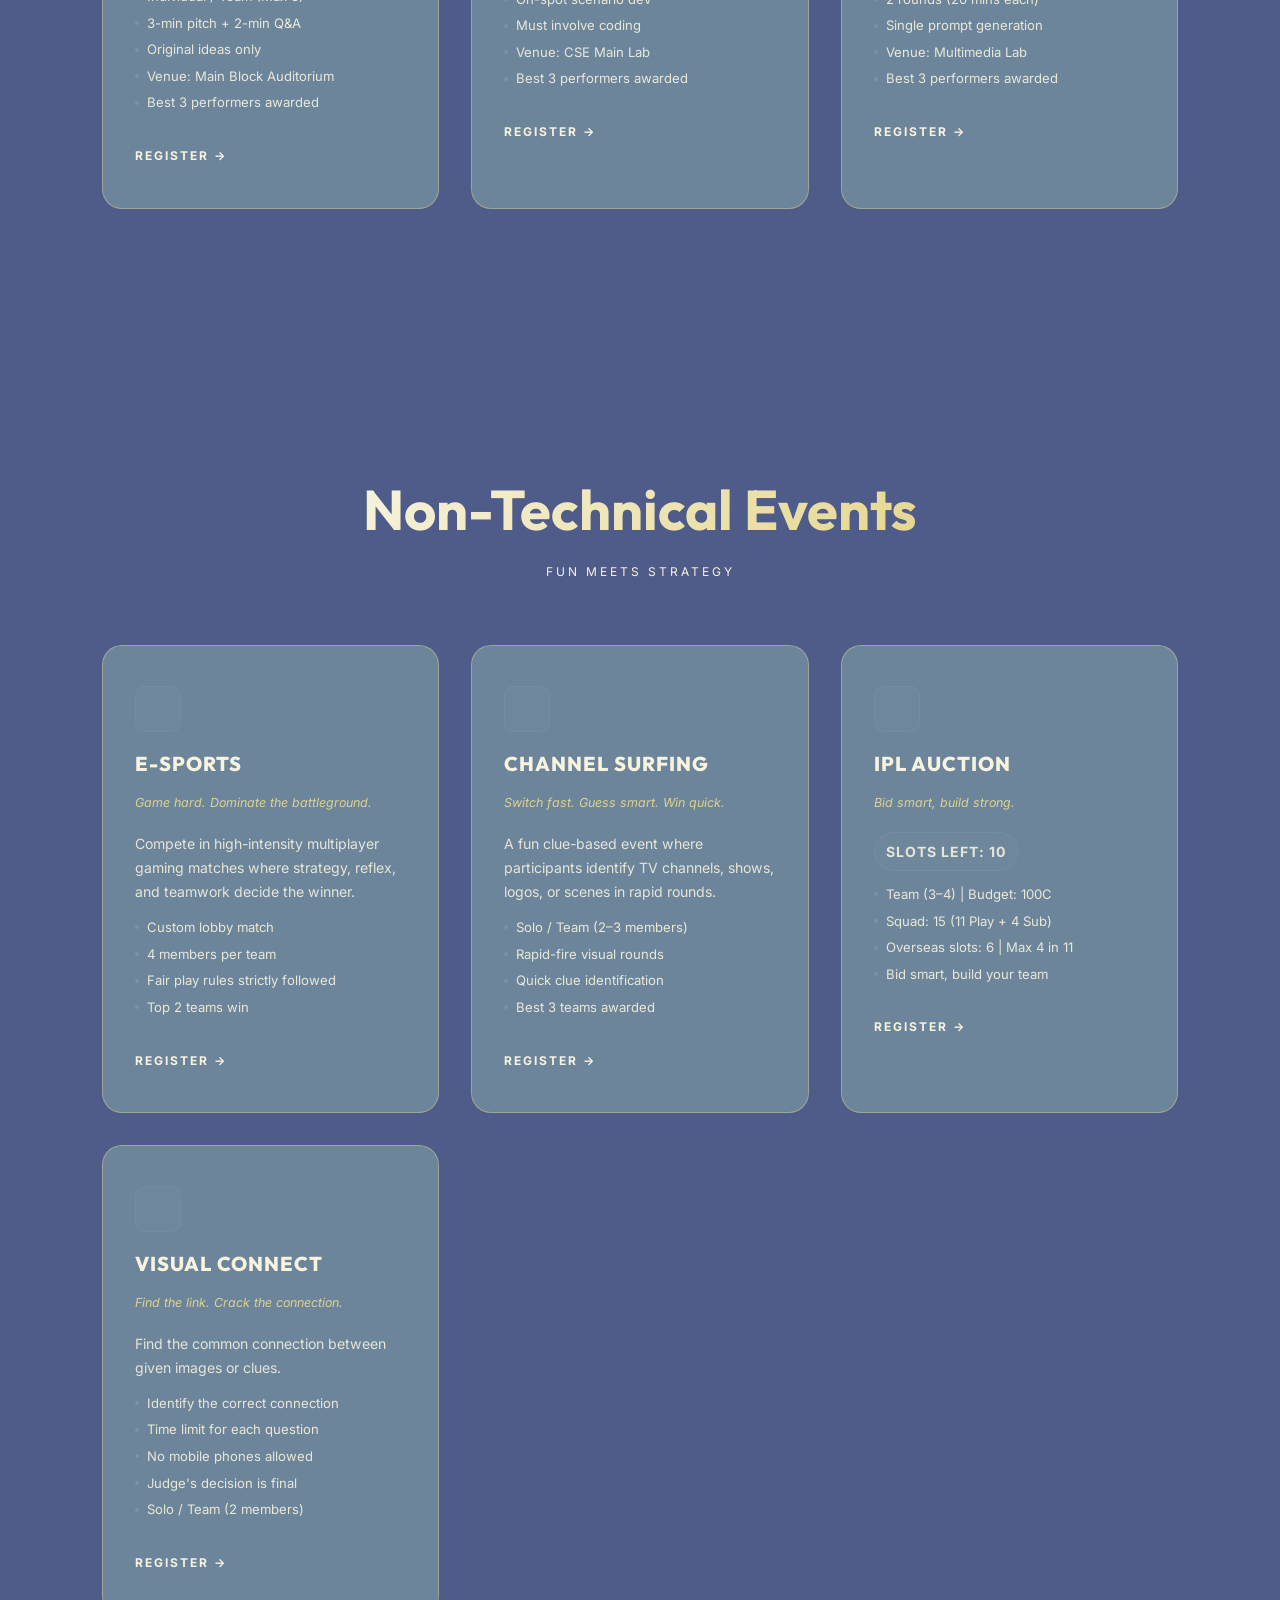
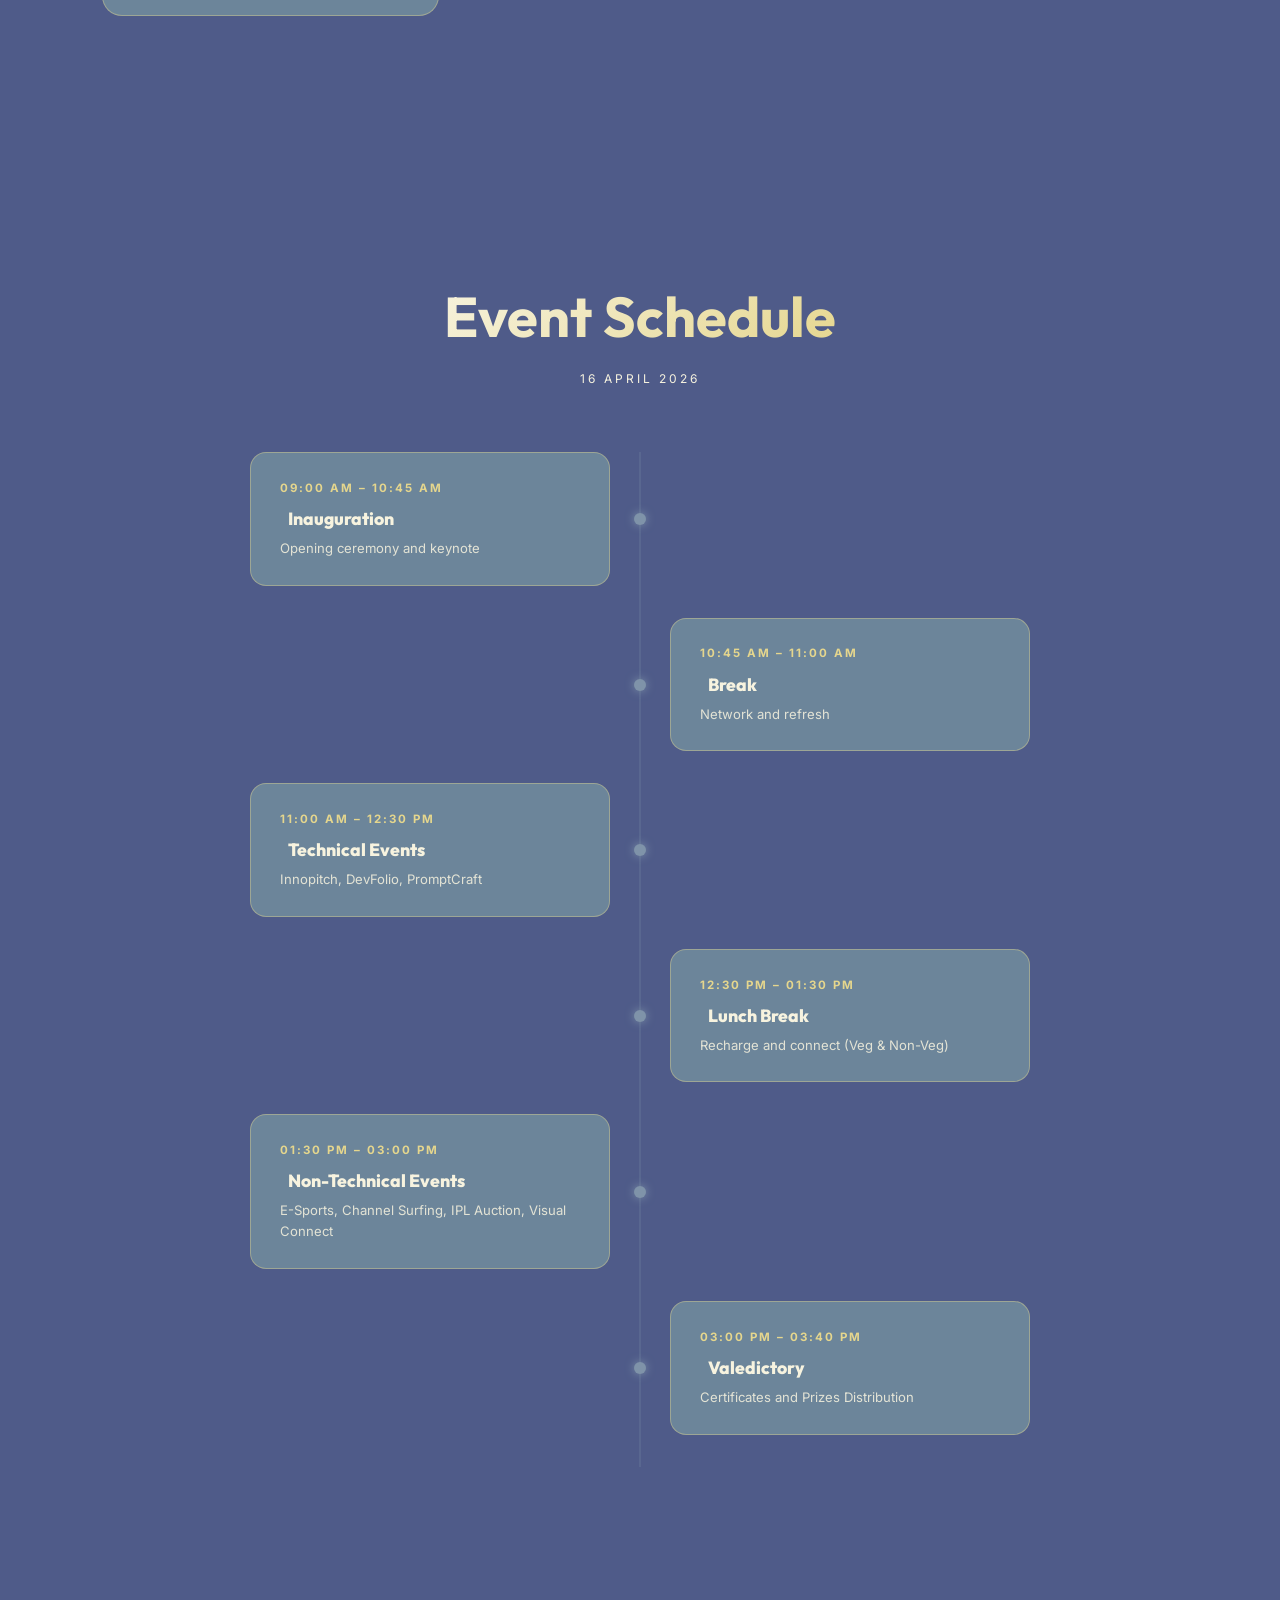
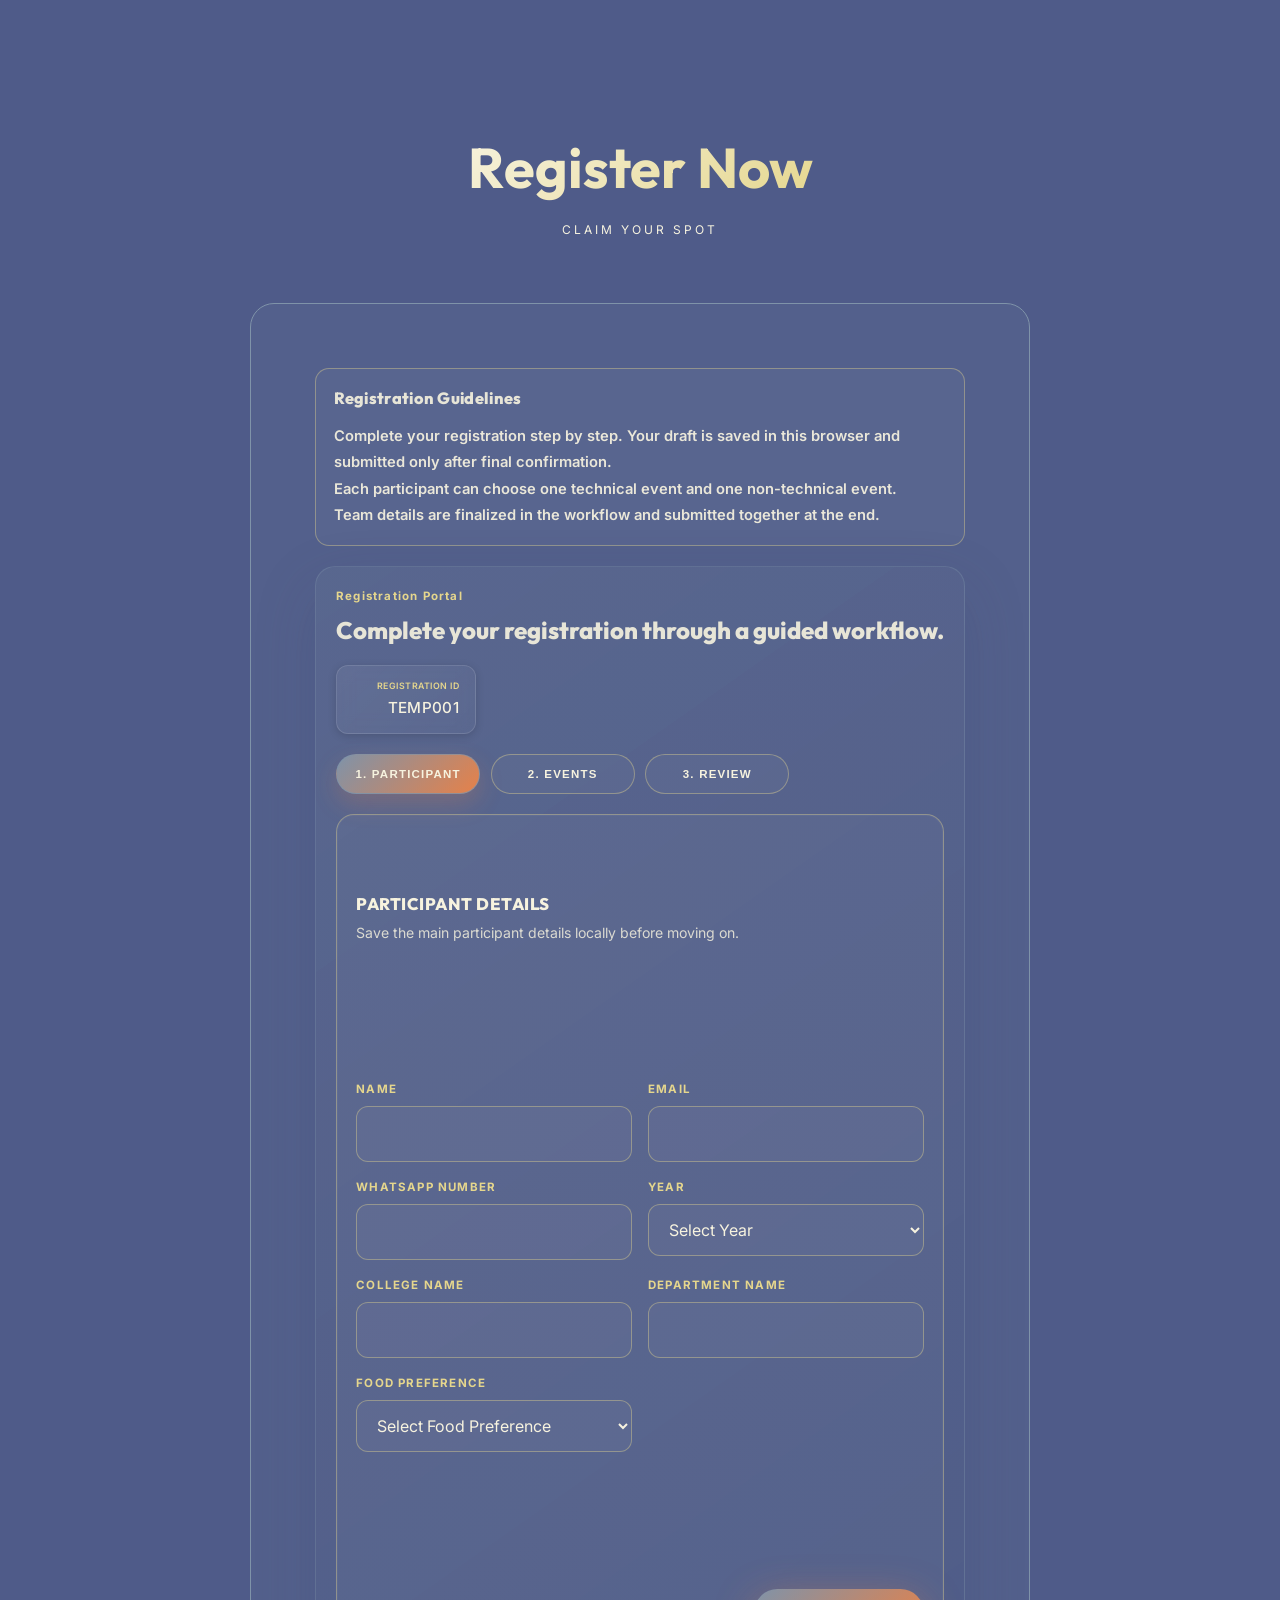
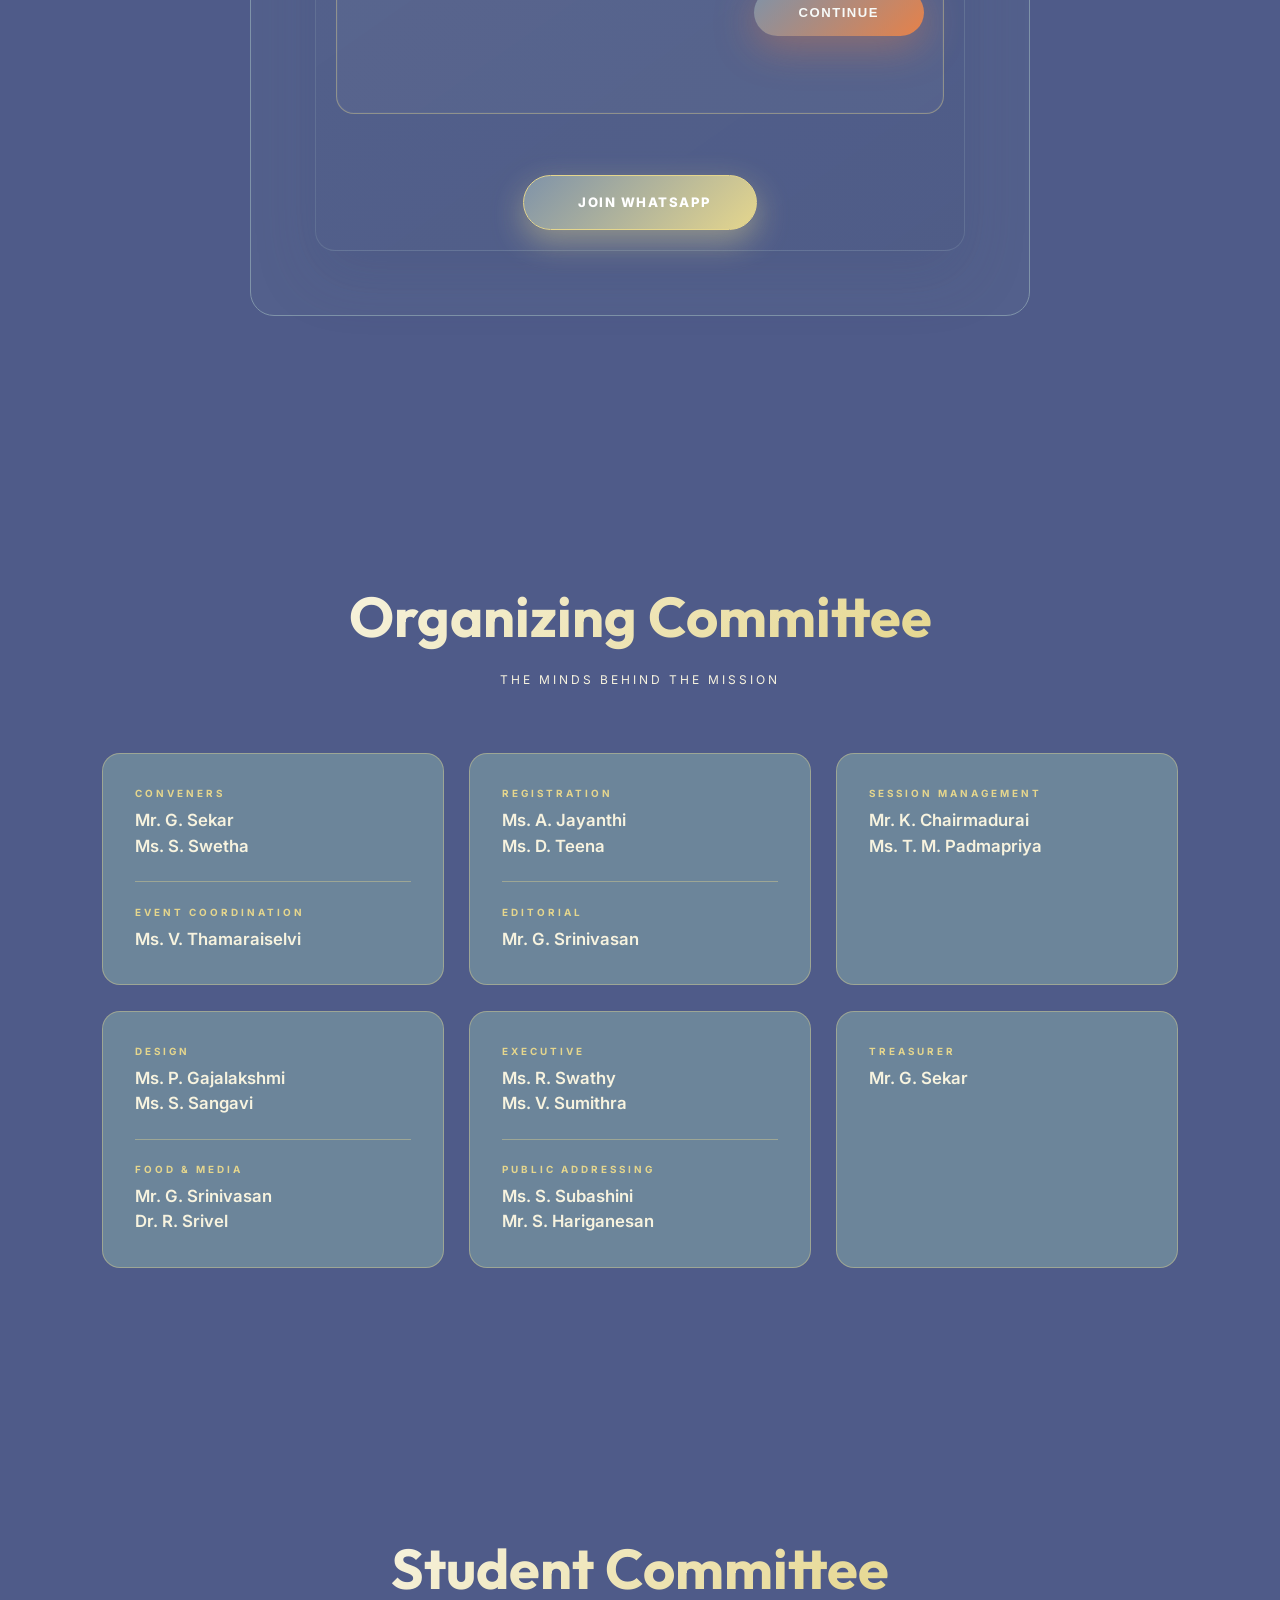
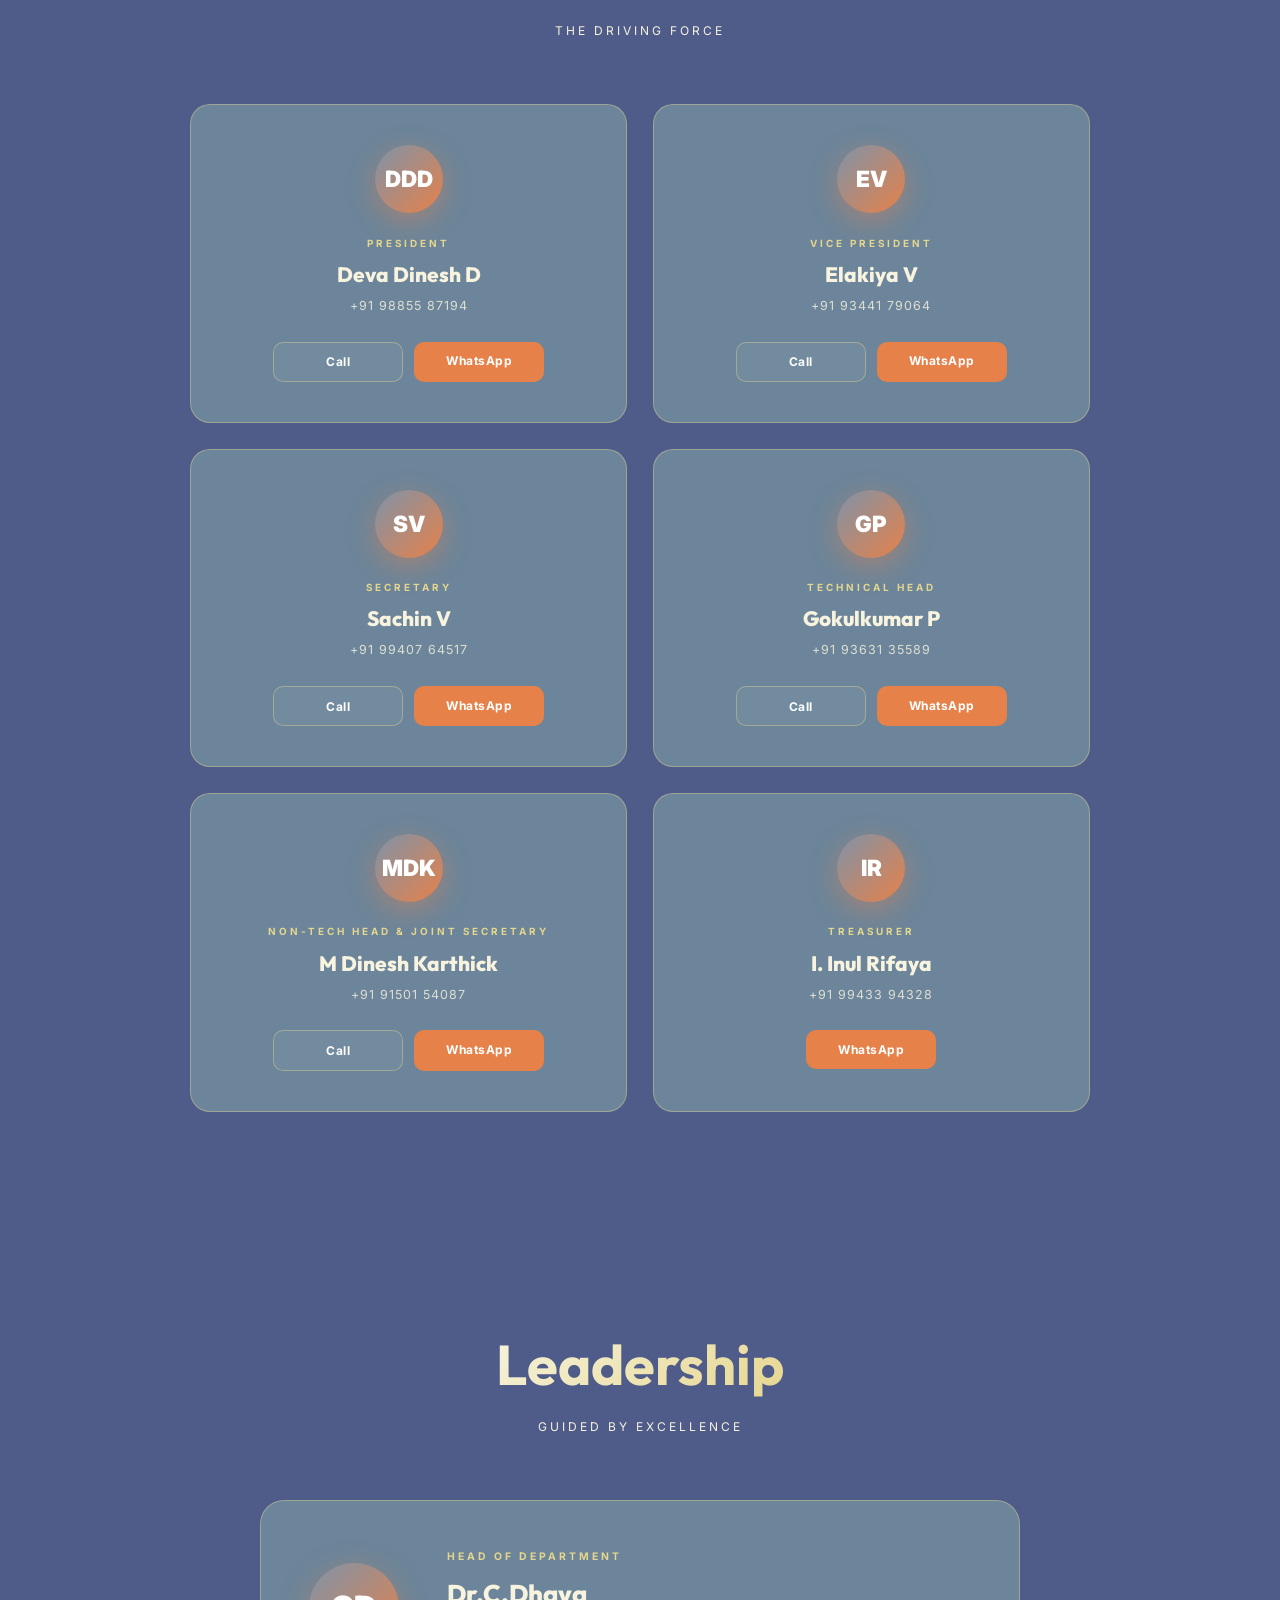
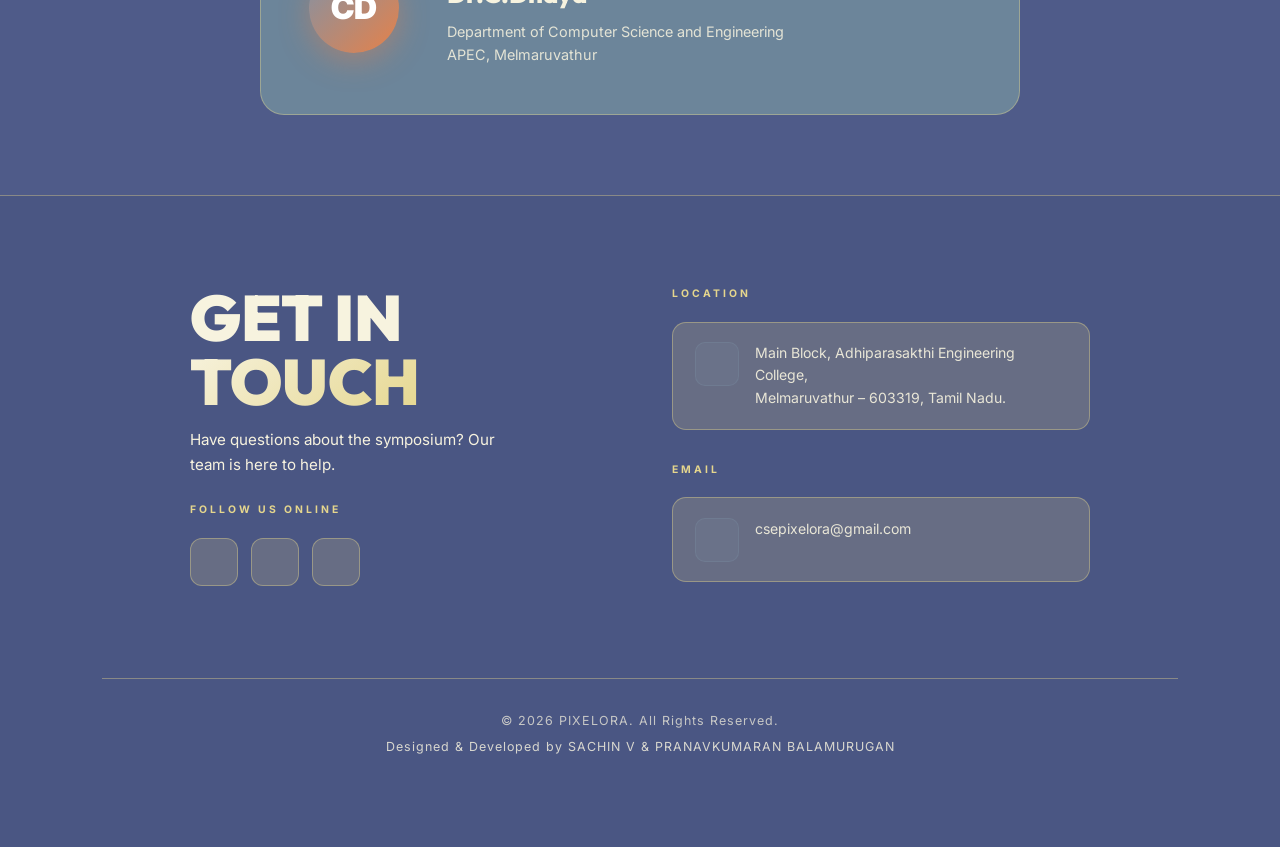
==== commit d26a87c2: "Updated the food and registrations" ====
--- a/frontend/index.html
+++ b/frontend/index.html
@@ -34,9 +34,8 @@
 
 <!-- HERO -->
 <section id="hero">
-  <span class="hdept rv">Department of Computer Science Engineering</span>
+  <span class="hdept rv">Department of Computer Science and Engineering</span>
   <span class="htitle rv outfit">PIXELORA<br><span class="glow">2K26</span></span>
-  <span class="htag rv">A NEW BIRTH</span>
   <span class="hsub rv">Experience the future of Computer Science Engineering through a harmonious blend of logic and creativity.</span>
   <div class="ticker-box rv">
     <div class="ti on"><span class="tl">Event Date</span><span class="tv">April 16, 2026</span></div>
@@ -63,7 +62,7 @@
   <h2 class="stitle rv">About Symposium</h2>
   <p class="ssub rv">A Legacy of Innovation</p>
   <div class="acard rv">
-    <p><strong>PIXELORA 2K26</strong> is a flagship symposium organized by the <strong>Department of Computer Science Engineering</strong>, bringing together innovation, creativity, and technical excellence.</p><br>
+    <p><strong>PIXELORA 2K26</strong> is a flagship symposium organized by the <strong>Department of Computer Science and Engineering</strong>, bringing together innovation, creativity, and technical excellence.</p><br>
     <p>Built on the vision of <strong>"A NEW BIRTH,"</strong> it provides a platform for students to explore, showcase, and innovate. Join us in redefining the boundaries of the digital world.</p>
     <div style="margin-top:2.5rem; display:flex; flex-wrap:wrap; justify-content:center; gap:1.5rem">
       <div class="rv" style="display:flex; align-items:center; gap:0.6rem; background:rgba(255,255,255,0.03); padding:0.8rem 1.4rem; border-radius:12px; border:1px solid var(--border)">
@@ -89,8 +88,8 @@
     <!-- Glow behind the poster -->
     <div style="position:absolute; inset:20px; background:var(--grad); filter:blur(100px); opacity:0.15; z-index:-1"></div>
     
-    <a href="PIXELORA .png" target="_blank" rel="noopener noreferrer" style="display:block; text-decoration:none">
-      <img src="PIXELORA .png" alt="PIXELORA 2K26 Poster" style="width:100%; height:auto">
+    <a href="Pix.jpeg" target="_blank" rel="noopener noreferrer" style="display:block; text-decoration:none">
+      <img src="Pix.jpeg" alt="PIXELORA 2K26 Poster" style="width:100%; height:auto">
     </a>
   </div>
 </section>
@@ -162,6 +161,7 @@
       <ul class="ev-rules">
 
         <li>Custom lobby match</li>
+        <li>4 members per team</li>
         <li>Fair play rules strictly followed</li>
         <li>Top 2 teams win</li>
       </ul>
@@ -218,12 +218,12 @@
   <h2 class="stitle rv">Event Schedule</h2>
   <p class="ssub rv">16 April 2026</p>
   <div class="tl2">
-    <div class="tl2-row"><div class="tl2-card"><div class="tl2-time">09:00 – 10:45</div><h3><i class="ph ph-microphone-stage" style="color:var(--g1);margin-right:8px"></i>Inauguration</h3><p>Opening ceremony and keynote</p></div></div>
-    <div class="tl2-row"><div class="tl2-card"><div class="tl2-time">10:45 – 11:00</div><h3><i class="ph ph-coffee" style="color:var(--g1);margin-right:8px"></i>Break</h3><p>Network and refresh</p></div></div>
-    <div class="tl2-row"><div class="tl2-card"><div class="tl2-time">11:00 – 12:30</div><h3><i class="ph ph-code" style="color:var(--g1);margin-right:8px"></i>Technical Events</h3><p>Innopitch, DevFolio, PromptCraft</p></div></div>
-    <div class="tl2-row"><div class="tl2-card"><div class="tl2-time">12:30 – 01:30</div><h3><i class="ph ph-bowl-food" style="color:var(--g1);margin-right:8px"></i>Lunch Break</h3><p>Recharge and connect (Veg & Non-Veg)</p></div></div>
-    <div class="tl2-row"><div class="tl2-card"><div class="tl2-time">01:30 – 03:00</div><h3><i class="ph ph-game-controller" style="color:var(--g1);margin-right:8px"></i>Non-Technical Events</h3><p>E-Sports, Channel Surfing, IPL Auction</p></div></div>
-    <div class="tl2-row"><div class="tl2-card"><div class="tl2-time">03:00 – 03:40</div><h3><i class="ph ph-trophy" style="color:var(--g1);margin-right:8px"></i>Valedictory</h3><p>Certificates and Prizes Distribution</p></div></div>
+    <div class="tl2-row"><div class="tl2-card"><div class="tl2-time">09:00 AM – 10:45 AM</div><h3><i class="ph ph-microphone-stage" style="color:var(--g1);margin-right:8px"></i>Inauguration</h3><p>Opening ceremony and keynote</p></div></div>
+    <div class="tl2-row"><div class="tl2-card"><div class="tl2-time">10:45 AM – 11:00 AM</div><h3><i class="ph ph-coffee" style="color:var(--g1);margin-right:8px"></i>Break</h3><p>Network and refresh</p></div></div>
+    <div class="tl2-row"><div class="tl2-card"><div class="tl2-time">11:00 AM – 12:30 PM</div><h3><i class="ph ph-code" style="color:var(--g1);margin-right:8px"></i>Technical Events</h3><p>Innopitch, DevFolio, PromptCraft</p></div></div>
+    <div class="tl2-row"><div class="tl2-card"><div class="tl2-time">12:30 PM – 01:30 PM</div><h3><i class="ph ph-bowl-food" style="color:var(--g1);margin-right:8px"></i>Lunch Break</h3><p>Recharge and connect (Veg & Non-Veg)</p></div></div>
+    <div class="tl2-row"><div class="tl2-card"><div class="tl2-time">01:30 PM – 03:00 PM</div><h3><i class="ph ph-game-controller" style="color:var(--g1);margin-right:8px"></i>Non-Technical Events</h3><p>E-Sports, Channel Surfing, IPL Auction, Visual Connect</p></div></div>
+    <div class="tl2-row"><div class="tl2-card"><div class="tl2-time">03:00 PM – 03:40 PM</div><h3><i class="ph ph-trophy" style="color:var(--g1);margin-right:8px"></i>Valedictory</h3><p>Certificates and Prizes Distribution</p></div></div>
   </div>
 </section>
 
@@ -231,89 +231,199 @@
 <section id="register">
   <h2 class="stitle rv">Register Now</h2>
   <p class="ssub rv">Claim Your Spot</p>
-  <div class="rcard rv" id="rcard">
-    <div style="text-align:left; margin-bottom:2rem; padding:1rem 1.1rem; border:1px solid var(--border); border-radius:14px; background:rgba(255,255,255,0.03)">
-      <h3 style="margin:0 0 .8rem; font-size:1rem; font-weight:800; letter-spacing:1px; text-transform:uppercase; color:var(--g1)">Rules</h3>
-      <p style="margin:0; font-size:.92rem; font-weight:600; line-height:1.8; opacity:.92">*One Person Can Register Only For One Technical<br>*One Person Can Register Only For One Non-Technical<br>*All participants must report on time.<br>*On-Spot Register Rs-200 Per Head</p>
-    </div>
-    <h3>Secure your spot at PIXELORA 2K26. Slots are filling fast.</h3>
-    <form id="reg-form" class="reg-form" novalidate>
-      <div class="reg-grid">
-        <label class="reg-field">
-          <span>Name</span>
-          <input type="text" name="name" autocomplete="name" required>
-        </label>
-        <label class="reg-field">
-          <span>Email</span>
-          <input type="email" name="email" autocomplete="email" required>
-        </label>
-        <label class="reg-field">
-          <span>Whatsapp Number</span>
-          <input type="tel" name="whatsapp" autocomplete="tel" required>
-        </label>
-        <label class="reg-field">
-          <span>Year</span>
-          <select name="year" required>
-            <option value="">Select Year</option>
-            <option value="I-Year">I-Year</option>
-            <option value="II-Year">II-Year</option>
-            <option value="III-Year">III-Year</option>
-            <option value="IV-Year">IV-Year</option>
-          </select>
-        </label>
-        <label class="reg-field">
-          <span>College Name</span>
-          <input type="text" name="collegeName" required>
-        </label>
-        <label class="reg-field">
-          <span>Department Name</span>
-          <input type="text" name="departmentName" required>
-        </label>
-      </div>
-      <div class="reg-field">
-        <span>Technical Events</span>
-        <div class="reg-checklist">
-          <label class="reg-option"><input type="radio" name="technicalEvents" value="Innopitch" required onchange="window.refreshTeamDetails && window.refreshTeamDetails()"><span>Innopitch</span></label>
-          <label class="reg-option"><input type="radio" name="technicalEvents" value="Devfolio" onchange="window.refreshTeamDetails && window.refreshTeamDetails()"><span>Devfolio</span></label>
-          <label class="reg-option"><input type="radio" name="technicalEvents" value="Promptcraft" onchange="window.refreshTeamDetails && window.refreshTeamDetails()"><span>Promptcraft</span></label>
+  <div class="rcard rv reg-workflow" id="rcard">
+    <div class="reg-rules">
+      <h3>Registration Guidelines</h3>
+      <p>Complete your registration step by step. Your draft is saved in this browser and submitted only after final confirmation.<br>Each participant can choose one technical event and one non-technical event.<br>Team details are finalized in the workflow and submitted together at the end.</p>
+    </div>
+    <div class="reg-shell">
+      <div class="reg-shell-head">
+        <div>
+          <span class="reg-kicker">Registration Portal</span>
+          <h3>Complete your registration through a guided workflow.</h3>
         </div>
-        <div id="technical-team-details" class="team-details empty" aria-live="polite"></div>
-      </div>
-      <div class="reg-field">
-        <span>Non-Technical Events</span>
-        <div class="reg-checklist">
-          <label class="reg-option"><input type="radio" name="nonTechnicalEvents" value="E-Sports (Free fire)" required onchange="window.refreshTeamDetails && window.refreshTeamDetails()"><span>E-Sports (Free fire)</span></label>
-          <label class="reg-option" id="ipl-form-option"><input type="radio" name="nonTechnicalEvents" value="IPL Auction" onchange="window.refreshTeamDetails && window.refreshTeamDetails()"><span>IPL Auction</span><em class="slot-inline" id="ipl-slot-form">(10 slots left)</em></label>
-          <label class="reg-option"><input type="radio" name="nonTechnicalEvents" value="Visual Connect" onchange="window.refreshTeamDetails && window.refreshTeamDetails()"><span>Visual Connect</span></label>
-          <label class="reg-option"><input type="radio" name="nonTechnicalEvents" value="Channel Surfing" onchange="window.refreshTeamDetails && window.refreshTeamDetails()"><span>Channel Surfing</span></label>
+        <div class="reg-session-chip">
+          <span>Registration ID</span>
+          <strong id="session-main-id">TEMP001</strong>
         </div>
-        <div id="nontechnical-team-details" class="team-details empty" aria-live="polite"></div>
-      </div>
-      <label class="reg-field">
-        <span>Food</span>
-        <select name="food" required>
-          <option value="">Select Food Preference</option>
-          <option value="Non-Veg">Non-Veg</option>
-          <option value="Veg">Veg</option>
-        </select>
-      </label>
-      <div class="reg-field" style="background:rgba(255,255,255,0.03); border:1px solid var(--border); border-radius:12px; padding:1rem">
-        <span style="display:block; margin-bottom:0.5rem; font-weight:700">Payment Details</span>
-        <p style="margin:0.3rem 0; opacity:0.92">Payment per head - Rs.150</p>
-        <p style="margin:0.3rem 0 0.8rem; opacity:0.92">UPI ID - sachinvelu6925@okaxis</p>
-        <img src="Payment_QR.jpeg" alt="Payment QR" style="width:220px; max-width:100%; height:auto; border-radius:10px; border:1px solid var(--border); display:block">
-      </div>
-      <label class="reg-field">
-        <span>Upload Payment Screenshot</span>
-        <input type="file" name="paymentScreenshot" accept="image/*" required>
-      </label>
-      <button type="submit" class="btn bm" id="reg-submit">Submit Registration</button>
-      <p id="reg-status" class="reg-status" aria-live="polite"></p>
-    </form>
-    <div style="display:flex; flex-direction:column; align-items:center; gap:1.2rem; margin-top:1.5rem">
-      <a href="https://chat.whatsapp.com/Hbq74sCWK0W3TTt8L43u6s?mode=gi_t" target="_blank" rel="noopener noreferrer" class="btn bo" style="border-color:var(--warm); color:#ffffff; background:linear-gradient(135deg,var(--g1),var(--warm)); box-shadow:0 12px 32px rgba(var(--warm-rgb),0.45); display:flex; align-items:center; gap:0.6rem">
-        <i class="ph ph-whatsapp-logo" style="font-size:1.2rem"></i> JOIN WHATSAPP
-      </a>
+      </div>
+      <div class="reg-progress" id="reg-progress">
+        <button type="button" class="active" data-step-nav="1">1. Participant</button>
+        <button type="button" data-step-nav="2">2. Events</button>
+        <button type="button" data-step-nav="3">3. Members</button>
+        <button type="button" data-step-nav="4">4. Review</button>
+      </div>
+      <form id="reg-form" class="reg-form" novalidate>
+        <section class="reg-step" data-step="1">
+          <div class="reg-step-head">
+            <h4>Participant details</h4>
+            <p>Save the main participant details locally before moving on.</p>
+          </div>
+          <div class="reg-grid">
+            <label class="reg-field">
+              <span>Name</span>
+              <input type="text" name="name" autocomplete="name" required>
+            </label>
+            <label class="reg-field">
+              <span>Email</span>
+              <input type="email" name="email" autocomplete="email" required>
+            </label>
+            <label class="reg-field">
+              <span>Whatsapp Number</span>
+              <input type="tel" name="whatsapp" autocomplete="tel" required>
+            </label>
+            <label class="reg-field">
+              <span>Year</span>
+              <select name="year" required>
+                <option value="">Select Year</option>
+                <option value="I-Year">I-Year</option>
+                <option value="II-Year">II-Year</option>
+                <option value="III-Year">III-Year</option>
+                <option value="IV-Year">IV-Year</option>
+              </select>
+            </label>
+            <label class="reg-field">
+              <span>College Name</span>
+              <input type="text" name="collegeName" required>
+            </label>
+            <label class="reg-field">
+              <span>Department Name</span>
+              <input type="text" name="departmentName" required>
+            </label>
+            <label class="reg-field">
+              <span>Food Preference</span>
+              <select name="food" required>
+                <option value="">Select Food Preference</option>
+                <option value="Veg">Vegetarian</option>
+                <option value="Non-Veg">Non-Vegetarian</option>
+              </select>
+            </label>
+          </div>
+          <div class="reg-nav-actions">
+            <button type="button" class="btn bm" id="reg-step1-continue">Continue</button>
+          </div>
+        </section>
+
+        <section class="reg-step hidden" data-step="2">
+          <div class="reg-step-head">
+            <h4>Event selection</h4>
+            <p>Select one technical and one non-technical event. The wizard will only show the member builder if a team event is chosen.</p>
+          </div>
+          <div class="reg-columns">
+            <div class="reg-field">
+              <span>Technical Events</span>
+              <div class="reg-checklist">
+                <label class="reg-option"><input type="radio" name="technicalEvents" value="Innopitch" required><span>Innopitch</span></label>
+                <label class="reg-option"><input type="radio" name="technicalEvents" value="Devfolio"><span>Devfolio</span></label>
+                <label class="reg-option"><input type="radio" name="technicalEvents" value="Promptcraft"><span>Promptcraft</span></label>
+              </div>
+            </div>
+            <div class="reg-field">
+              <span>Non-Technical Events</span>
+              <div class="reg-checklist">
+                <label class="reg-option"><input type="radio" name="nonTechnicalEvents" value="E-Sports (Free fire)" required><span>E-Sports (Free fire)</span></label>
+                <label class="reg-option" id="ipl-form-option"><input type="radio" name="nonTechnicalEvents" value="IPL Auction"><span>IPL Auction</span><em class="slot-inline" id="ipl-slot-form">(10 slots left)</em></label>
+                <label class="reg-option"><input type="radio" name="nonTechnicalEvents" value="Visual Connect"><span>Visual Connect</span></label>
+                <label class="reg-option"><input type="radio" name="nonTechnicalEvents" value="Channel Surfing"><span>Channel Surfing</span></label>
+              </div>
+            </div>
+          </div>
+          <div class="selection-summary" id="event-summary" aria-live="polite"></div>
+          <div class="reg-nav-actions">
+            <button type="button" class="btn bo" id="reg-step2-back">Back</button>
+            <button type="button" class="btn bm" id="reg-step2-continue">Continue</button>
+          </div>
+        </section>
+
+        <section class="reg-step hidden" data-step="3">
+          <div class="reg-step-head">
+            <h4>Team members</h4>
+            <p>Add teammates locally. Their temporary IDs, contact details, and event flags remain in session storage until final submission.</p>
+          </div>
+          <div class="member-builder">
+            <div class="member-builder-head">
+              <div>
+                <span class="reg-kicker">Team pool</span>
+                <h4>Added members</h4>
+              </div>
+              <button type="button" class="btn bo member-add-btn" id="member-add-btn">Add Member</button>
+            </div>
+            <div class="team-note" id="team-note"></div>
+            <div id="member-list" class="member-list"></div>
+            <div class="member-editor hidden" id="member-editor">
+              <div class="member-editor-head">
+                <h5 id="member-editor-title">Add Member</h5>
+                <p id="member-editor-hint">Fill in the teammate details and assign the allowed event categories.</p>
+              </div>
+              <div class="reg-grid">
+                <label class="reg-field">
+                  <span>Member Name</span>
+                  <input type="text" id="member-name" autocomplete="name">
+                </label>
+                <label class="reg-field">
+                  <span>Member Email</span>
+                  <input type="email" id="member-email" autocomplete="email">
+                </label>
+                <label class="reg-field">
+                  <span>Member Phone</span>
+                  <input type="tel" id="member-phone" autocomplete="tel">
+                </label>
+                <label class="reg-field">
+                  <span>Member ID</span>
+                  <input type="text" id="member-id" readonly>
+                </label>
+                <label class="reg-field">
+                  <span>Food Preference</span>
+                  <select id="member-food">
+                    <option value="">Select Food Preference</option>
+                    <option value="Veg">Vegetarian</option>
+                    <option value="Non-Veg">Non-Vegetarian</option>
+                  </select>
+                </label>
+              </div>
+              <div id="member-event-fields" class="member-event-fields"></div>
+              <div class="reg-nav-actions">
+                <button type="button" class="btn bo" id="member-cancel-btn">Cancel</button>
+                <button type="button" class="btn bm" id="member-save-btn">Save Member</button>
+              </div>
+            </div>
+          </div>
+          <div class="reg-nav-actions">
+            <button type="button" class="btn bo" id="reg-step3-back">Back</button>
+            <button type="button" class="btn bm" id="reg-step3-continue">Continue</button>
+          </div>
+        </section>
+
+        <section class="reg-step hidden" data-step="4">
+          <div class="reg-step-head">
+            <h4>Review and submit</h4>
+            <p>Confirm the local session summary, upload the payment screenshot, and submit everything in one request.</p>
+          </div>
+          <div id="final-review" class="final-review"></div>
+          <div class="reg-field" style="background:rgba(255,255,255,0.03); border:1px solid var(--border); border-radius:12px; padding:1rem">
+            <span style="display:block; margin-bottom:0.5rem; font-weight:700">Payment Details</span>
+            <p style="margin:0.3rem 0; opacity:0.92">Payment per head - Rs.150</p>
+            <p id="payment-total" style="margin:0.3rem 0; opacity:0.92; font-weight:700">Total amount - Rs.150</p>
+            <p style="margin:0.3rem 0 0.8rem; opacity:0.92">UPI ID - <span id="upi-id-text">sachinvelu6925@okaxis</span></p>
+            <img id="payment-qr" src="Payment_QR.jpeg" alt="Payment QR" style="width:220px; max-width:100%; height:auto; border-radius:10px; border:1px solid var(--border); display:block">
+          </div>
+          <label class="reg-field">
+            <span>Upload Payment Screenshot</span>
+            <input type="file" name="paymentScreenshot" accept="image/*" required>
+          </label>
+          <div class="reg-nav-actions">
+            <button type="button" class="btn bo" id="reg-step4-back">Back</button>
+            <button type="submit" class="btn bm" id="reg-submit">Submit Registration</button>
+          </div>
+        </section>
+
+        <p id="reg-status" class="reg-status" aria-live="polite"></p>
+      </form>
+      <div class="reg-footer-actions">
+        <a href="https://chat.whatsapp.com/Hbq74sCWK0W3TTt8L43u6s?mode=gi_t" target="_blank" rel="noopener noreferrer" class="btn bo reg-join-btn">
+          <i class="ph ph-whatsapp-logo"></i> JOIN WHATSAPP
+        </a>
+      </div>
     </div>
   </div>
 </section>
@@ -326,7 +436,7 @@
     <div class="com-card rv d1"><span class="com-label">Conveners</span><p class="com-name">Mr. G. Sekar<br>Ms. S. Swetha</p><div class="dv"></div><span class="com-label">Event Coordination</span><p class="com-name">Ms. V. Thamaraiselvi</p></div>
     <div class="com-card rv d2"><span class="com-label">Registration</span><p class="com-name">Ms. A. Jayanthi<br>Ms. D. Teena</p><div class="dv"></div><span class="com-label">Editorial</span><p class="com-name">Mr. G. Srinivasan</p></div>
     <div class="com-card rv d3"><span class="com-label">Session Management</span><p class="com-name">Mr. K. Chairmadurai<br>Ms. T. M. Padmapriya</p></div>
-    <div class="com-card rv d1"><span class="com-label">Design</span><p class="com-name">Ms. P. Gajalakshmi<br>Ms. S. Sangavi</p><div class="dv"></div><span class="com-label">Food &amp; Media</span><p class="com-name">Dr. R. Srivel<br>Mr. G. Srinivasan</p></div>
+    <div class="com-card rv d1"><span class="com-label">Design</span><p class="com-name">Ms. P. Gajalakshmi<br>Ms. S. Sangavi</p><div class="dv"></div><span class="com-label">Food &amp; Media</span><p class="com-name">Mr. G. Srinivasan<br>Dr. R. Srivel</p></div>
     <div class="com-card rv d2"><span class="com-label">Executive</span><p class="com-name">Ms. R. Swathy<br>Ms. V. Sumithra</p><div class="dv"></div><span class="com-label">Public Addressing</span><p class="com-name">Ms. S. Subashini<br>Mr. S. Hariganesan</p></div>
     <div class="com-card rv d3"><span class="com-label">Treasurer</span><p class="com-name">Mr. G. Sekar</p></div>
   </div>
@@ -337,11 +447,12 @@
   <h2 class="stitle rv">Student Committee</h2>
   <p class="ssub rv">The Driving Force</p>
   <div class="tm-grid">
-    <div class="tm-card rv d1"><div class="tm-av">EV</div><p class="tm-role">Vice President</p><h3 class="tm-name">Ellakiya V</h3><p class="tm-ph">+91 99407 64517</p><div class="tm-act"><a href="tel:9940764517" class="ac">Call</a><a href="https://wa.me/919940764517" target="_blank" rel="noopener noreferrer" class="aw">WhatsApp</a></div></div>
-    <div class="tm-card rv d2"><div class="tm-av">SV</div><p class="tm-role">Secretary</p><h3 class="tm-name">Sachin V</h3><p class="tm-ph">+91 99407 64517</p><div class="tm-act"><a href="tel:9940764517" class="ac">Call</a><a href="https://wa.me/919940764517" target="_blank" rel="noopener noreferrer" class="aw">WhatsApp</a></div></div>
-    <div class="tm-card rv d1"><div class="tm-av">GP</div><p class="tm-role">Technical Head</p><h3 class="tm-name">Gokulkumar P</h3><p class="tm-ph">+91 93631 35589</p><div class="tm-act"><a href="tel:9363135589" class="ac">Call</a><a href="https://wa.me/919363135589" target="_blank" rel="noopener noreferrer" class="aw">WhatsApp</a></div></div>
-    <div class="tm-card rv d2"><div class="tm-av">MDK</div><p class="tm-role">Non-Tech Head &amp; Joint Secretary</p><h3 class="tm-name">M Dinesh Karthick</h3><p class="tm-ph">+91 91501 54087</p><div class="tm-act"><a href="tel:9150154087" class="ac">Call</a><a href="https://wa.me/919150154087" target="_blank" rel="noopener noreferrer" class="aw">WhatsApp</a></div></div>
-    <div class="tm-card rv d1"><div class="tm-av">II</div><p class="tm-role">Treasurer</p><h3 class="tm-name" style="margin-bottom: 2rem;">I. Inual Irfaya</h3></div>
+    <div class="tm-card rv d1"><div class="tm-av">DDD</div><p class="tm-role">President</p><h3 class="tm-name">Deva Dinesh D</h3><p class="tm-ph">+91 98855 87194</p><div class="tm-act"><a href="tel:9885587194" class="ac">Call</a><a href="https://wa.me/919885587194" target="_blank" rel="noopener noreferrer" class="aw">WhatsApp</a></div></div>
+    <div class="tm-card rv d2"><div class="tm-av">EV</div><p class="tm-role">Vice President</p><h3 class="tm-name">Elakiya V</h3><p class="tm-ph">+91 93441 79064</p><div class="tm-act"><a href="tel:9344179064" class="ac">Call</a><a href="https://wa.me/919344179064" target="_blank" rel="noopener noreferrer" class="aw">WhatsApp</a></div></div>
+    <div class="tm-card rv d1"><div class="tm-av">SV</div><p class="tm-role">Secretary</p><h3 class="tm-name">Sachin V</h3><p class="tm-ph">+91 99407 64517</p><div class="tm-act"><a href="tel:9940764517" class="ac">Call</a><a href="https://wa.me/919940764517" target="_blank" rel="noopener noreferrer" class="aw">WhatsApp</a></div></div>
+    <div class="tm-card rv d2"><div class="tm-av">GP</div><p class="tm-role">Technical Head</p><h3 class="tm-name">Gokulkumar P</h3><p class="tm-ph">+91 93631 35589</p><div class="tm-act"><a href="tel:9363135589" class="ac">Call</a><a href="https://wa.me/919363135589" target="_blank" rel="noopener noreferrer" class="aw">WhatsApp</a></div></div>
+    <div class="tm-card rv d1"><div class="tm-av">MDK</div><p class="tm-role">Non-Tech Head &amp; Joint Secretary</p><h3 class="tm-name">M Dinesh Karthick</h3><p class="tm-ph">+91 91501 54087</p><div class="tm-act"><a href="tel:9150154087" class="ac">Call</a><a href="https://wa.me/919150154087" target="_blank" rel="noopener noreferrer" class="aw">WhatsApp</a></div></div>
+    <div class="tm-card rv d2"><div class="tm-av">IR</div><p class="tm-role">Treasurer</p><h3 class="tm-name">I. Inul Rifaya</h3><p class="tm-ph">+91 99433 94328</p><div class="tm-act"><a href="https://wa.me/919943394328" target="_blank" rel="noopener noreferrer" class="aw">WhatsApp</a></div></div>
   </div>
 </section>
 
@@ -354,7 +465,7 @@
     <div class="lead-info">
       <span class="lead-role">Head of Department</span>
       <h3>Dr.C.Dhaya</h3>
-      <p class="lead-pos">Department of Computer Science Engineering<br>APEC, Melmaruvathur</p>
+      <p class="lead-pos">Department of Computer Science and Engineering<br>APEC, Melmaruvathur</p>
     </div>
   </div>
 </section>
@@ -367,7 +478,7 @@
       <p class="ft-sub rv">Have questions about the symposium? Our team is here to help.</p>
       <span class="ft-section-label rv">Follow Us Online</span>
       <div class="ft-soc rv">
-        <a href="https://www.instagram.com/namma_cse" target="_blank" rel="noopener noreferrer" title="Instagram"><i class="ph ph-instagram-logo"></i></a>
+        <a href="https://www.instagram.com/pixelora_2k26" target="_blank" rel="noopener noreferrer" title="Instagram"><i class="ph ph-instagram-logo"></i></a>
         <a href="https://youtube.com/@cse_pixelora" target="_blank" rel="noopener noreferrer" title="YouTube"><i class="ph ph-youtube-logo"></i></a>
         <a href="mailto:csepixelora@gmail.com" title="Email"><i class="ph ph-envelope-simple"></i></a>
       </div>
--- a/frontend/styles.css
+++ b/frontend/styles.css
@@ -1,20 +1,23 @@
 :root{
-  --g1:#84b67d;--g2:#4a8054;
-  --warm:#e2c56f;
-  --bg:#2a4d50;--card-bg:#345b57;
-  --txt:#e9efec;
-  --muted:#c3ccc8;
-  --accent-rgb:132,182,125;
-  --accent-dark-rgb:74,128,84;
-  --bg-rgb:42,77,80;
-  --warm-rgb:226,197,111;
+  --g1:#7f93a9;--g2:#e68149;
+  --warm:#e5d68d;
+  --bg:#4f5b89;--card-bg:#6c859a;
+  --txt:#f7f3df;
+  --muted:#e5d68d;
+  --accent-rgb:127,147,169;
+  --accent-dark-rgb:230,129,73;
+  --bg-rgb:79,91,137;
+  --ink-rgb:62,74,117;
+  --panel-rgb:103,126,152;
+  --warm-rgb:229,214,141;
   --grad:linear-gradient(135deg,var(--g1),var(--g2));
-  --border:rgba(195,204,200,.25);
-  --dim:rgba(233,239,236,.58);
-  --surf:rgba(195,204,200,.12);
+  --border:rgba(229,214,141,.4);
+  --dim:rgba(247,243,223,.86);
+  --surf:rgba(229,214,141,.18);
   --ease:cubic-bezier(.4,0,.2,1);
 }
 *,*::before,*::after{margin:0;padding:0;box-sizing:border-box}
+.hidden{display:none !important}
 html{scroll-behavior:smooth}
 body{background:var(--bg);color:var(--txt);font-family:'Inter',sans-serif;overflow-x:hidden;-webkit-font-smoothing:antialiased;line-height:1.6}
 h1,h2,h3,h4,.outfit{font-family:'Outfit',sans-serif}
@@ -34,19 +37,19 @@
 
 /* ── NAV ── */
 nav{position:fixed;top:0;width:100%;padding:1.2rem 6%;display:flex;justify-content:space-between;align-items:center;z-index:1000;transition:.5s var(--ease)}
-nav.on{background:rgba(8,8,16,.93);backdrop-filter:blur(24px);border-bottom:1px solid var(--border);padding:.9rem 6%}
-.brand h2{font-size:1.6rem;font-weight:900;letter-spacing:3px;background:var(--grad);background-clip:text;-webkit-background-clip:text;-webkit-text-fill-color:transparent}
-.brand .loc{font-size:.6rem;color:var(--g1);letter-spacing:1.5px;text-transform:uppercase;opacity:.7}
+nav.on{background:rgba(var(--panel-rgb),.9);backdrop-filter:blur(24px);border-bottom:1px solid var(--border);padding:.9rem 6%}
+.brand h2{font-size:1.6rem;font-weight:900;letter-spacing:3px;color:var(--txt)}
+.brand .loc{font-size:.6rem;color:var(--muted);letter-spacing:1.5px;text-transform:uppercase;opacity:.9}
 nav ul{display:flex;gap:2rem;list-style:none}
-nav a{text-decoration:none;color:var(--txt);font-size:.78rem;font-weight:500;text-transform:uppercase;letter-spacing:1.5px;opacity:.55;transition:.3s}
-nav a:hover{opacity:1;color:var(--g1)}
+nav a{text-decoration:none;color:var(--txt);font-size:.78rem;font-weight:500;text-transform:uppercase;letter-spacing:1.5px;opacity:.82;transition:.3s}
+nav a:hover{opacity:1;color:var(--txt)}
 h1 {
   font-family: 'Righteous', cursive;
   font-size: clamp(3rem, 12vw, 6.5rem);
   text-transform: uppercase;
   line-height: 0.9;
   letter-spacing: -2px;
-  background: linear-gradient(180deg, #fff 30%, var(--g1) 100%);
+  background: linear-gradient(180deg, var(--txt) 30%, var(--muted) 100%);
   background-clip: text;
   -webkit-background-clip: text;
   -webkit-text-fill-color: transparent;
@@ -57,16 +60,16 @@
   font-size: 0.4em;
   letter-spacing: 12px;
   margin-top: 10px;
-  color: var(--g1);
-  -webkit-text-fill-color: var(--g1);
-  text-shadow: 0 0 10px var(--g1);
+  color: var(--txt);
+  -webkit-text-fill-color: var(--txt);
+  text-shadow: 0 0 10px rgba(255,255,255,.45);
 }
 .ham{display:none;flex-direction:column;gap:5px;cursor:pointer;z-index:1001}
 .ham span{display:block;width:22px;height:2px;background:var(--txt);border-radius:2px;transition:.3s}
-.mmenu{display:none;position:fixed;inset:0;background:rgba(8,8,16,.97);z-index:999;flex-direction:column;align-items:center;justify-content:center;gap:2.5rem}
+.mmenu{display:none;position:fixed;inset:0;background:rgba(var(--panel-rgb),.96);z-index:999;flex-direction:column;align-items:center;justify-content:center;gap:2.5rem}
 .mmenu.open{display:flex}
 .mmenu a{font-size:1.8rem;color:var(--txt);text-decoration:none;font-family:'Outfit';font-weight:700;opacity:.8}
-.mmenu a:hover{color:var(--g1);opacity:1}
+.mmenu a:hover{color:var(--txt);opacity:1}
 
 /* ── LAYOUT ── */
 section{padding:clamp(80px,10vw,130px) clamp(5%,8vw,10%);display:flex;flex-direction:column;align-items:center;justify-content:center;min-height:100vh;position:relative}
@@ -89,20 +92,20 @@
 .cdb:nth-child(2){transition-delay:.08s}.cdb:nth-child(3){transition-delay:.16s}.cdb:nth-child(4){transition-delay:.24s}
 
 /* ── TITLES ── */
-.stitle{font-size:clamp(2rem,5vw,3.5rem);text-align:center;margin-bottom:.5rem;background:var(--grad);background-clip:text;-webkit-background-clip:text;-webkit-text-fill-color:transparent}
-.ssub{text-align:center;opacity:.35;font-size:.75rem;letter-spacing:3px;text-transform:uppercase;margin-bottom:4rem}
+.stitle{font-size:clamp(2rem,5vw,3.5rem);text-align:center;margin-bottom:.5rem;background:linear-gradient(140deg,var(--txt),var(--muted));background-clip:text;-webkit-background-clip:text;-webkit-text-fill-color:transparent}
+.ssub{text-align:center;opacity:.76;font-size:.75rem;letter-spacing:3px;text-transform:uppercase;margin-bottom:4rem}
 
 /* ── HERO ── */
 #hero{text-align:center;min-height:100vh}
-.hdept{font-size:.75rem;letter-spacing:7px;color:var(--g1);text-transform:uppercase;margin-bottom:2.5rem;font-weight:600;display:block}
+.hdept{font-size:clamp(1.1rem,2.2vw,1.5rem);letter-spacing:7px;color:var(--muted);text-transform:uppercase;margin-bottom:2.5rem;font-weight:600;display:block}
 .htitle{font-size:clamp(4.5rem,14vw,12rem);font-weight:900;line-height:.85;letter-spacing:-3px;margin-bottom:2rem;display:block}
-.htitle .glow{background:var(--grad);background-clip:text;-webkit-background-clip:text;-webkit-text-fill-color:transparent;filter:drop-shadow(0 0 60px rgba(var(--accent-rgb),.35))}
-.htag{font-size:clamp(1rem,2.5vw,2rem);color:var(--warm);letter-spacing:clamp(6px,2vw,14px);font-weight:700;text-transform:uppercase;margin-bottom:1.5rem;display:block}
-.hsub{font-size:clamp(.9rem,2vw,1.05rem);opacity:.5;max-width:560px;margin:0 auto 3.5rem;line-height:1.8;display:block}
+.htitle .glow{background:linear-gradient(140deg,var(--txt),var(--muted));background-clip:text;-webkit-background-clip:text;-webkit-text-fill-color:transparent;filter:drop-shadow(0 0 40px rgba(255,255,255,.32))}
+.htag{font-size:clamp(1rem,2.5vw,2rem);color:var(--txt);letter-spacing:clamp(6px,2vw,14px);font-weight:700;text-transform:uppercase;margin-bottom:1.5rem;display:block}
+.hsub{font-size:clamp(.9rem,2vw,1.05rem);opacity:.86;max-width:560px;margin:0 auto 3.5rem;line-height:1.8;display:block}
 .ticker-box{width:100%;max-width:440px;height:86px;margin:0 auto 3.5rem;position:relative;overflow:hidden;border:1px solid var(--border);border-radius:14px;background:rgba(var(--accent-rgb),.12)}
 .ti{position:absolute;inset:0;display:flex;flex-direction:column;align-items:center;justify-content:center;opacity:0;transform:translateY(12px);transition:opacity .6s var(--ease),transform .6s var(--ease)}
 .ti.on{opacity:1;transform:translateY(0)}
-.tl{font-size:.62rem;letter-spacing:4px;color:var(--g1);margin-bottom:.3rem;text-transform:uppercase}
+.tl{font-size:.62rem;letter-spacing:4px;color:var(--muted);margin-bottom:.3rem;text-transform:uppercase}
 .tv{font-size:1.6rem;font-weight:800;font-family:'Outfit'}
 
 /* ── BTNS ── */
@@ -110,54 +113,54 @@
 .bm{background:var(--grad);color:#f7faf8;box-shadow:0 10px 40px rgba(var(--accent-dark-rgb),.42)}
 .bm:hover{transform:scale(1.06);filter:brightness(1.1);box-shadow:0 16px 50px rgba(var(--accent-dark-rgb),.58)}
 .bo{background:rgba(255,255,255,.04);border:1px solid var(--border);color:var(--txt)}
-.bo:hover{border-color:var(--g1);color:var(--g1)}
+.bo:hover{border-color:var(--g1);color:var(--txt)}
 
 /* ── COUNTDOWN ── */
-.cds{padding:60px clamp(5%,8vw,10%);text-align:center;background:rgba(0,0,0,.25);border-top:1px solid var(--border);border-bottom:1px solid var(--border)}
-.cdl{font-size:.82rem;letter-spacing:5px;text-transform:uppercase;color:var(--g1);margin-bottom:2.5rem;font-weight:600}
+.cds{padding:60px clamp(5%,8vw,10%);text-align:center;background:rgba(var(--ink-rgb),.22);border-top:1px solid var(--border);border-bottom:1px solid var(--border)}
+.cdl{font-size:.82rem;letter-spacing:5px;text-transform:uppercase;color:var(--muted);margin-bottom:2.5rem;font-weight:600}
 .cdw{display:flex;justify-content:center;gap:clamp(1rem,3vw,2rem);flex-wrap:wrap;max-width:600px;margin:0 auto}
 .cdb{background:var(--surf);border:1px solid var(--border);border-radius:16px;padding:clamp(1rem,3vw,1.5rem) clamp(1.2rem,3vw,2rem);min-width:clamp(70px,15vw,110px);text-align:center;backdrop-filter:blur(10px);transition:transform .3s var(--ease),border-color .3s}
 .cdb:hover{transform:scale(1.08);border-color:var(--g1)}
-.cdn{font-size:clamp(2rem,6vw,3rem);font-weight:900;line-height:1;background:var(--grad);background-clip:text;-webkit-background-clip:text;-webkit-text-fill-color:transparent}
+.cdn{font-size:clamp(2rem,6vw,3rem);font-weight:900;line-height:1;background:linear-gradient(140deg,var(--txt),var(--muted));background-clip:text;-webkit-background-clip:text;-webkit-text-fill-color:transparent}
 .cdu{font-size:.62rem;letter-spacing:3px;text-transform:uppercase;opacity:.45;margin-top:.4rem}
 
 /* ── EVENT CARDS (Reference Style) ── */
 .ev-grid{display:grid;grid-template-columns:repeat(auto-fit,minmax(min(100%,300px),1fr));gap:clamp(1rem,3vw,2rem);width:100%;max-width:1200px}
 .ev-card{background:var(--card-bg);border:1px solid var(--border);border-radius:20px;padding:2.5rem 2rem;position:relative;overflow:hidden;transition:all .45s var(--ease);cursor:default}
-.ev-card:hover{border-color:rgba(var(--accent-rgb),.45);box-shadow:0 30px 60px rgba(0,0,0,.45),0 0 30px rgba(var(--accent-rgb),.16);transform:translateY(-8px)}
+.ev-card:hover{border-color:rgba(var(--accent-rgb),.6);box-shadow:0 30px 60px rgba(var(--ink-rgb),.38),0 0 30px rgba(var(--accent-rgb),.24);transform:translateY(-8px)}
 /* small icon badge */
 .ev-badge{width:46px;height:46px;border-radius:10px;background:rgba(var(--accent-rgb),.2);border:1px solid rgba(var(--accent-rgb),.38);display:flex;align-items:center;justify-content:center;font-size:1.3rem;margin-bottom:1rem;position:relative;z-index:2}
 /* large faded watermark icon */
-.ev-wm{position:absolute;top:1.5rem;right:1.5rem;font-size:4.5rem;color:var(--g1);opacity:.08;line-height:1;user-select:none;pointer-events:none}
+.ev-wm{position:absolute;top:1.5rem;right:1.5rem;font-size:4.5rem;color:var(--txt);opacity:.08;line-height:1;user-select:none;pointer-events:none}
 .ev-card h3{font-size:1.25rem;font-weight:800;text-transform:uppercase;letter-spacing:1px;margin-bottom:.8rem;position:relative;z-index:2}
-.ev-card p{font-size:.88rem;opacity:.55;line-height:1.7;margin-bottom:.8rem;position:relative;z-index:2}
-.ev-tag{font-size:.78rem;font-style:italic;color:var(--g1);opacity:.8;margin-bottom:1.2rem;display:block;position:relative;z-index:2}
+.ev-card p{font-size:.88rem;opacity:.88;line-height:1.7;margin-bottom:.8rem;position:relative;z-index:2}
+.ev-tag{font-size:.78rem;font-style:italic;color:var(--muted);opacity:.95;margin-bottom:1.2rem;display:block;position:relative;z-index:2}
 .ev-rules{list-style:none;margin-bottom:1.8rem;position:relative;z-index:2}
-.ev-rules li{font-size:.82rem;opacity:.6;margin-bottom:.35rem;display:flex;align-items:center;gap:.5rem}
+.ev-rules li{font-size:.82rem;opacity:.9;margin-bottom:.35rem;display:flex;align-items:center;gap:.5rem}
 .ev-rules li::before{content:'';width:4px;height:4px;border-radius:50%;background:var(--g1);flex-shrink:0}
-.ev-link{font-size:.75rem;font-weight:700;letter-spacing:2px;text-transform:uppercase;color:var(--g1);text-decoration:none;display:inline-flex;align-items:center;gap:.5rem;position:relative;z-index:2;transition:gap .3s}
+.ev-link{font-size:.75rem;font-weight:700;letter-spacing:2px;text-transform:uppercase;color:var(--txt);text-decoration:none;display:inline-flex;align-items:center;gap:.5rem;position:relative;z-index:2;transition:gap .3s}
 .ev-link:hover{gap:1rem}
-.slot-pill{display:inline-flex;align-items:center;gap:.4rem;padding:.4rem .7rem;border-radius:999px;background:rgba(var(--accent-rgb),.22);border:1px solid rgba(var(--accent-rgb),.5);color:var(--g1);font-size:.72rem;letter-spacing:1px;text-transform:uppercase;font-weight:700;margin-bottom:1rem}
-.slot-pill.full{background:rgba(255,81,81,.16);border-color:rgba(255,81,81,.4);color:#ff9b9b}
+.slot-pill{display:inline-flex;align-items:center;gap:.4rem;padding:.4rem .7rem;border-radius:999px;background:rgba(var(--accent-rgb),.22);border:1px solid rgba(var(--accent-rgb),.5);color:var(--txt);font-size:.72rem;letter-spacing:1px;text-transform:uppercase;font-weight:700;margin-bottom:1rem}
+.slot-pill.full{background:rgba(255,255,255,.14);border-color:rgba(255,255,255,.35);color:var(--txt)}
 .ev-card::before{content:'';position:absolute;top:0;left:0;right:0;height:3px;background:var(--grad);opacity:0;transition:.45s}
 .ev-card:hover::before{opacity:1}
 
 /* ── COMMITTEE CARDS ── */
 .com-grid{display:grid;grid-template-columns:repeat(auto-fit,minmax(min(100%,280px),1fr));gap:clamp(1rem,2vw,2rem);width:100%;max-width:1200px}
 .com-card{background:var(--card-bg);border:1px solid var(--border);border-radius:18px;padding:2rem;transition:all .4s var(--ease)}
-.com-card:hover{transform:translateY(-8px);border-color:rgba(var(--accent-rgb),.45);box-shadow:0 20px 50px rgba(0,0,0,.35)}
-.com-label{font-size:.62rem;color:var(--g1);letter-spacing:3px;text-transform:uppercase;margin-bottom:.4rem;font-weight:700;display:block}
-.com-name{font-size:1.05rem;font-weight:600;line-height:1.5;color:#fff}
+.com-card:hover{transform:translateY(-8px);border-color:rgba(var(--accent-rgb),.58);box-shadow:0 20px 50px rgba(var(--ink-rgb),.3)}
+.com-label{font-size:.62rem;color:var(--muted);letter-spacing:3px;text-transform:uppercase;margin-bottom:.4rem;font-weight:700;display:block}
+.com-name{font-size:1.05rem;font-weight:600;line-height:1.5;color:var(--txt)}
 .dv{height:1px;background:var(--border);margin:1.4rem 0}
 
 /* ── STUDENT TEAM ── */
 .tm-grid{display:grid;grid-template-columns:repeat(2,1fr);gap:clamp(1rem,2vw,2rem);width:100%;max-width:900px}
 .tm-card{background:var(--card-bg);border:1px solid var(--border);border-radius:20px;padding:2.5rem 2rem;text-align:center;transition:all .4s var(--ease)}
-.tm-card:hover{transform:translateY(-10px);border-color:rgba(var(--accent-rgb),.45);box-shadow:0 25px 60px rgba(0,0,0,.45),0 0 25px rgba(var(--accent-rgb),.2)}
+.tm-card:hover{transform:translateY(-10px);border-color:rgba(var(--accent-rgb),.58);box-shadow:0 25px 60px rgba(var(--ink-rgb),.36),0 0 25px rgba(var(--accent-rgb),.26)}
 .tm-av{width:68px;height:68px;border-radius:50%;background:var(--grad);display:flex;align-items:center;justify-content:center;margin:0 auto 1.4rem;font-size:1.4rem;font-weight:900;color:#fff;box-shadow:0 8px 28px rgba(var(--accent-dark-rgb),.45)}
-.tm-role{font-size:.62rem;font-weight:700;letter-spacing:3px;text-transform:uppercase;color:var(--g1);margin-bottom:.4rem}
+.tm-role{font-size:.62rem;font-weight:700;letter-spacing:3px;text-transform:uppercase;color:var(--muted);margin-bottom:.4rem}
 .tm-name{font-size:1.3rem;font-weight:800;margin-bottom:.3rem}
-.tm-ph{font-size:.78rem;opacity:.35;margin-bottom:1.6rem;letter-spacing:1px}
+.tm-ph{font-size:.78rem;opacity:.82;margin-bottom:1.6rem;letter-spacing:1px}
 .tm-act{display:flex;gap:.7rem;justify-content:center}
 .tm-act a{flex:1;max-width:130px;padding:.6rem 0;border-radius:10px;font-size:.75rem;font-weight:700;text-decoration:none;text-align:center;letter-spacing:.5px;transition:transform .25s,filter .25s}
 .tm-act a:hover{transform:scale(1.06);filter:brightness(1.15)}
@@ -179,10 +182,10 @@
 .tl2-card.in{opacity:1;transform:translateX(0)}
 .tl2-row:nth-child(even) .tl2-card{transform:translateX(40px)}
 .tl2-row:nth-child(even) .tl2-card.in{transform:translateX(0)}
-.tl2-card:hover{transform:translateY(-8px) !important;border-color:rgba(var(--accent-rgb),.4);box-shadow:0 20px 50px rgba(0,0,0,.45),0 0 20px rgba(var(--accent-rgb),.16)}
-.tl2-time{font-size:.72rem;font-weight:700;letter-spacing:2px;color:var(--g1);text-transform:uppercase;margin-bottom:.5rem}
+.tl2-card:hover{transform:translateY(-8px) !important;border-color:rgba(var(--accent-rgb),.55);box-shadow:0 20px 50px rgba(var(--ink-rgb),.34),0 0 20px rgba(var(--accent-rgb),.24)}
+.tl2-time{font-size:.72rem;font-weight:700;letter-spacing:2px;color:var(--muted);text-transform:uppercase;margin-bottom:.5rem}
 .tl2-card h3{font-size:1.1rem;font-weight:800;margin-bottom:.3rem}
-.tl2-card p{font-size:.82rem;opacity:.5;line-height:1.6}
+.tl2-card p{font-size:.82rem;opacity:.86;line-height:1.6}
 @media(max-width:680px){
   .tl2::before{left:12px}
   .tl2-row,.tl2-row:nth-child(even){justify-content:flex-start;padding-left:36px;padding-right:0}
@@ -194,33 +197,101 @@
 /* ── ABOUT ── */
 .acard{max-width:940px;text-align:center;border:1px solid var(--border);border-radius:24px;padding:clamp(2rem,5vw,4rem);background:rgba(var(--accent-rgb),.1);backdrop-filter:blur(20px)}
 .acard p{font-size:clamp(.95rem,2vw,1.1rem);line-height:1.9;opacity:.8}
-.acard strong{color:var(--g1);font-weight:700}
+.acard strong{color:var(--txt);font-weight:700}
 
 /* ── REGISTER ── */
 .rcard{border:1px solid var(--g1);border-radius:24px;padding:clamp(2rem,5vw,5rem) clamp(1.5rem,5vw,4rem);text-align:center;max-width:780px;width:100%;background:rgba(var(--accent-rgb),.1)}
-.rcard h3{font-size:clamp(1rem,2vw,1.3rem);opacity:.65;margin-bottom:3rem;font-weight:400}
+.rcard h3{font-size:clamp(1rem,2vw,1.3rem);opacity:.9;margin-bottom:3rem;font-weight:400}
 .reg-form{display:flex;flex-direction:column;gap:1rem;text-align:left}
+.reg-workflow{display:grid;gap:1.25rem;text-align:left}
+.reg-rules{padding:1rem 1.1rem;border:1px solid var(--border);border-radius:14px;background:rgba(255,255,255,.03);text-align:left}
+.reg-rules h3{margin:0 0 .7rem;font-size:1.02rem;font-weight:800;letter-spacing:.3px;text-transform:none;color:var(--txt)}
+.reg-rules p{margin:0;font-size:.92rem;font-weight:600;line-height:1.8;opacity:.92}
+.reg-shell{display:grid;gap:1.25rem}
+.reg-shell{padding:1.25rem;border:1px solid rgba(var(--accent-rgb),.35);border-radius:20px;background:linear-gradient(145deg,rgba(var(--accent-rgb),.12),rgba(var(--ink-rgb),.18));box-shadow:0 24px 60px rgba(var(--ink-rgb),.24)}
+.reg-shell-head{display:flex;align-items:flex-start;justify-content:space-between;gap:1rem;flex-wrap:wrap}
+.reg-kicker{font-size:.72rem;color:var(--muted);letter-spacing:1.2px;text-transform:none;font-weight:700;display:block;margin-bottom:.35rem}
+.reg-shell-head h3{margin:0;font-size:clamp(1.1rem,2.2vw,1.5rem);font-weight:800}
+.reg-session-chip{min-width:140px;padding:.8rem 1rem;border-radius:12px;border:1px solid rgba(255,255,255,.12);background:linear-gradient(135deg, rgba(255,255,255,.06), rgba(255,255,255,.02));backdrop-filter:blur(8px);display:grid;gap:.2rem;text-align:right;box-shadow:0 2px 8px rgba(0,0,0,.15)}
+.reg-session-chip span{font-size:.55rem;letter-spacing:.5px;text-transform:uppercase;color:var(--muted);font-weight:600}
+.reg-session-chip strong{font-size:.95rem;letter-spacing:.3px;color:var(--text);font-weight:500}
+.reg-progress{display:grid;grid-template-columns:repeat(4,minmax(0,1fr));gap:.65rem}
+.reg-progress button{border:1px solid var(--border);background:rgba(255,255,255,.03);color:var(--txt);padding:.8rem .85rem;border-radius:999px;font-size:.72rem;font-weight:800;letter-spacing:1.2px;text-transform:uppercase;cursor:pointer;transition:transform .25s var(--ease),border-color .25s var(--ease),background .25s var(--ease),opacity .25s var(--ease)}
+.reg-progress button:hover{transform:translateY(-1px);border-color:var(--g1)}
+.reg-progress button.active{background:var(--grad);border-color:rgba(var(--accent-rgb),.72);box-shadow:0 10px 24px rgba(var(--accent-dark-rgb),.24)}
+.reg-progress button:disabled{opacity:.38;cursor:not-allowed;transform:none;box-shadow:none}
+.reg-step{display:grid;gap:1rem;padding:1.2rem;border:1px solid var(--border);border-radius:18px;background:rgba(255,255,255,.03);text-align:left}
+.reg-step{box-shadow:inset 0 0 0 1px rgba(255,255,255,.03)}
+.reg-step.hidden{display:none}
+.reg-step-head{display:grid;gap:.25rem;margin-bottom:.25rem}
+.reg-step-head h4{margin:0;font-size:1.05rem;font-weight:800;letter-spacing:.5px;text-transform:uppercase}
+.reg-step-head p{margin:0;font-size:.88rem;opacity:.82;line-height:1.6}
+.reg-columns{display:grid;grid-template-columns:repeat(2,minmax(0,1fr));gap:1rem}
+.selection-summary,.team-note{padding:.95rem 1rem;border:1px solid var(--border);border-radius:12px;background:rgba(255,255,255,.02);font-size:.88rem;line-height:1.7;opacity:.92}
+.selection-summary strong,.team-note strong{color:var(--txt)}
+.reg-nav-actions{display:flex;gap:.8rem;flex-wrap:wrap;justify-content:flex-end;margin-top:.35rem}
+.reg-nav-actions .btn{min-width:160px}
+.reg-footer-actions{display:flex;justify-content:center;padding-top:.4rem}
+.reg-join-btn{border-color:var(--warm);color:#ffffff;background:linear-gradient(135deg,var(--g1),var(--warm));box-shadow:0 12px 32px rgba(var(--warm-rgb),0.45);display:inline-flex;align-items:center;gap:.6rem}
+.reg-join-btn i{font-size:1.1rem}
+.member-builder{display:grid;gap:1rem;padding:1rem;border:1px solid var(--border);border-radius:16px;background:rgba(255,255,255,.02)}
+.member-builder-head{display:flex;align-items:center;justify-content:space-between;gap:1rem;flex-wrap:wrap}
+.member-builder-head h4,.member-editor-head h5{margin:0;font-size:1rem;font-weight:800;letter-spacing:.5px;text-transform:uppercase}
+.member-list{display:grid;gap:.85rem}
+.member-empty{padding:1rem;border:1px dashed rgba(var(--accent-rgb),.35);border-radius:14px;background:rgba(255,255,255,.02);font-size:.88rem;opacity:.82}
+.member-card{display:grid;gap:.8rem;padding:1rem;border:1px solid var(--border);border-radius:16px;background:rgba(var(--accent-rgb),.08)}
+.member-card{transition:transform .25s var(--ease),box-shadow .25s var(--ease),border-color .25s var(--ease)}
+.member-card:hover{transform:translateY(-2px);border-color:rgba(var(--accent-rgb),.6);box-shadow:0 10px 26px rgba(var(--ink-rgb),.24)}
+.member-card-head{display:flex;align-items:flex-start;justify-content:space-between;gap:1rem;flex-wrap:wrap}
+.member-card-title{display:grid;gap:.2rem}
+.member-card-title strong{font-size:1rem;letter-spacing:.4px}
+.member-card-title span{font-size:.72rem;color:var(--muted);letter-spacing:2px;text-transform:uppercase;font-weight:700}
+.member-tag-row{display:flex;flex-wrap:wrap;gap:.5rem}
+.member-tag{padding:.3rem .55rem;border-radius:999px;border:1px solid rgba(var(--accent-rgb),.35);background:rgba(255,255,255,.04);font-size:.72rem;font-weight:700;letter-spacing:.3px}
+.member-actions{display:flex;gap:.5rem;flex-wrap:wrap}
+.member-actions button{border:none;border-radius:999px;padding:.55rem .9rem;font-size:.72rem;font-weight:800;letter-spacing:1px;text-transform:uppercase;cursor:pointer;transition:transform .2s var(--ease),filter .2s var(--ease)}
+.member-actions button:hover{transform:translateY(-1px);filter:brightness(1.08)}
+.member-edit{background:rgba(var(--accent-rgb),.18);color:var(--txt);border:1px solid rgba(var(--accent-rgb),.32)}
+.member-remove{background:rgba(255,255,255,.08);color:var(--txt);border:1px solid rgba(255,255,255,.12)}
+.member-editor{display:grid;gap:1rem;padding:1rem;border:1px solid rgba(var(--accent-rgb),.35);border-radius:16px;background:rgba(var(--ink-rgb),.14)}
+.member-editor.hidden{display:none}
+.member-editor-head{display:grid;gap:.25rem}
+.member-editor-head p{margin:0;font-size:.85rem;opacity:.82;line-height:1.6}
+.member-event-fields{display:grid;gap:1rem}
+.member-event-group{display:grid;gap:.6rem;padding:1rem;border:1px solid var(--border);border-radius:14px;background:rgba(255,255,255,.02)}
+.member-event-group h6{margin:0;font-size:.72rem;letter-spacing:2px;text-transform:uppercase;color:var(--muted)}
+.member-event-group .reg-checklist{margin-top:0}
+.member-event-empty{font-size:.84rem;opacity:.78;line-height:1.6}
+.final-review{display:grid;gap:1rem}
+.review-grid{display:grid;grid-template-columns:repeat(2,minmax(0,1fr));gap:1rem}
+.review-card{padding:1rem;border:1px solid var(--border);border-radius:14px;background:rgba(255,255,255,.02);display:grid;gap:.35rem}
+.review-card{box-shadow:inset 0 0 0 1px rgba(255,255,255,.02)}
+.review-card h5{margin:0;font-size:.72rem;letter-spacing:2px;text-transform:uppercase;color:var(--muted)}
+.review-card p{margin:0;font-size:.92rem;line-height:1.6;opacity:.92}
+.review-list{margin:0;padding-left:1rem;display:grid;gap:.35rem}
+.review-list li{font-size:.88rem;line-height:1.5;opacity:.92}
+#payment-qr{background:#fff;padding:.25rem}
 .reg-grid{display:grid;grid-template-columns:repeat(2,minmax(0,1fr));gap:1rem}
 .reg-field{display:flex;flex-direction:column;gap:.45rem}
-.reg-field span{font-size:.72rem;letter-spacing:1.2px;text-transform:uppercase;color:var(--g1);font-weight:700}
+.reg-field span{font-size:.72rem;letter-spacing:1.2px;text-transform:uppercase;color:var(--muted);font-weight:700}
 .reg-field input,.reg-field select,.reg-field textarea{width:100%;padding:.9rem 1rem;border-radius:12px;border:1px solid var(--border);background:rgba(255,255,255,.03);color:var(--txt);font:inherit;outline:none;transition:border-color .2s var(--ease),box-shadow .2s var(--ease)}
 .reg-field textarea{resize:vertical;min-height:96px}
-.reg-field select option{background:var(--muted);color:#1f3b3f}
-.reg-field select option:hover,.reg-field select option:focus,.reg-field select option:checked{background:var(--g2);color:#f7faf8}
+.reg-field select option{background:rgba(var(--panel-rgb),.95);color:var(--txt)}
+.reg-field select option:hover,.reg-field select option:focus,.reg-field select option:checked{background:rgba(var(--ink-rgb),.95);color:var(--txt)}
 .reg-field input:focus,.reg-field select:focus,.reg-field textarea:focus{border-color:var(--g1);box-shadow:0 0 0 3px rgba(var(--accent-rgb),.24)}
 .reg-checklist{display:grid;gap:.6rem;margin-top:.35rem}
 .reg-option{display:flex;align-items:center;justify-content:flex-start;gap:.65rem;font-size:.98rem;line-height:1.4;color:var(--txt);cursor:pointer}
 .reg-option input[type='checkbox'],.reg-option input[type='radio']{width:18px;height:18px;padding:0;margin:0;accent-color:var(--g1);flex-shrink:0}
 .reg-option span{font-size:1rem;letter-spacing:0;text-transform:none;color:var(--txt);font-weight:500}
-.slot-inline{margin-left:auto;font-size:.78rem;font-style:normal;color:var(--g1);opacity:.95;font-weight:700;letter-spacing:.2px}
+.slot-inline{margin-left:auto;font-size:.78rem;font-style:normal;color:var(--txt);opacity:.95;font-weight:700;letter-spacing:.2px}
 .reg-status{min-height:1.2rem;font-size:.85rem;opacity:.8}
-.reg-status.ok{color:var(--g1)}
-.reg-status.err{color:#ff8d8d}
+.reg-status.ok{color:var(--txt)}
+.reg-status.err{color:var(--txt)}
 .team-details{display:grid;gap:.8rem;margin-top:.9rem;padding:.95rem;border:1px solid var(--border);border-radius:12px;background:rgba(255,255,255,.02)}
 .team-details.empty{display:none}
 .team-head{display:flex;align-items:center;justify-content:space-between;gap:.75rem;flex-wrap:wrap}
-.team-title{font-size:.72rem;letter-spacing:1.1px;text-transform:uppercase;color:var(--g1);font-weight:700}
-.team-hint{font-size:.78rem;opacity:.68}
+.team-title{font-size:.72rem;letter-spacing:1.1px;text-transform:uppercase;color:var(--muted);font-weight:700}
+.team-hint{font-size:.78rem;opacity:.84}
 .team-members{display:grid;gap:.6rem}
 .team-member-row{display:grid;grid-template-columns:repeat(2,minmax(0,1fr));gap:.6rem}
 
@@ -230,30 +301,30 @@
 
 /* ── LEADERSHIP ── */
 .lead-card{background:var(--card-bg);border:1px solid var(--border);border-radius:24px;padding:3rem;display:flex;align-items:center;gap:3rem;max-width:760px;width:100%;transition:all .4s var(--ease)}
-.lead-card:hover{border-color:rgba(var(--accent-rgb),.45);box-shadow:0 20px 50px rgba(0,0,0,.45),0 0 25px rgba(var(--accent-rgb),.2);transform:translateY(-6px)}
+.lead-card:hover{border-color:rgba(var(--accent-rgb),.58);box-shadow:0 20px 50px rgba(var(--ink-rgb),.34),0 0 25px rgba(var(--accent-rgb),.28);transform:translateY(-6px)}
 .lead-av{width:90px;height:90px;border-radius:50%;background:var(--grad);display:flex;align-items:center;justify-content:center;font-size:2rem;font-weight:900;color:#fff;flex-shrink:0;box-shadow:0 8px 30px rgba(var(--accent-dark-rgb),.42)}
-.lead-info .lead-role{font-size:.65rem;color:var(--g1);letter-spacing:3px;text-transform:uppercase;font-weight:700;margin-bottom:.5rem;display:block}
+.lead-info .lead-role{font-size:.65rem;color:var(--muted);letter-spacing:3px;text-transform:uppercase;font-weight:700;margin-bottom:.5rem;display:block}
 .lead-info h3{font-size:1.6rem;font-weight:800;margin-bottom:.3rem}
-.lead-info .lead-pos{font-size:.9rem;opacity:.5}
+.lead-info .lead-pos{font-size:.9rem;opacity:.86}
 @media(max-width:500px){.lead-card{flex-direction:column;text-align:center;padding:2rem}.lead-av{margin:0 auto}}
 
 /* ── FOOTER (reference style) ── */
-footer{padding:clamp(50px,8vw,90px) clamp(5%,8vw,10%);border-top:1px solid var(--border);background:rgba(0,0,0,.35)}
+footer{padding:clamp(50px,8vw,90px) clamp(5%,8vw,10%);border-top:1px solid var(--border);background:rgba(var(--ink-rgb),.26)}
 .ft-inner{display:grid;grid-template-columns:1fr 1fr;gap:4rem;max-width:900px;margin:0 auto;align-items:start}
 .ft-title{font-size:clamp(2.5rem,7vw,4rem);font-weight:900;line-height:1;margin-bottom:.8rem}
-.ft-title span{background:var(--grad);background-clip:text;-webkit-background-clip:text;-webkit-text-fill-color:transparent}
-.ft-sub{font-size:.95rem;opacity:.5;max-width:340px;line-height:1.7;margin-bottom:1.5rem}
-.ft-section-label{font-size:.65rem;color:var(--g1);letter-spacing:3px;text-transform:uppercase;font-weight:700;margin-bottom:1.2rem;display:block}
+.ft-title span{background:linear-gradient(140deg,var(--txt),var(--muted));background-clip:text;-webkit-background-clip:text;-webkit-text-fill-color:transparent}
+.ft-sub{font-size:.95rem;opacity:.86;max-width:340px;line-height:1.7;margin-bottom:1.5rem}
+.ft-section-label{font-size:.65rem;color:var(--muted);letter-spacing:3px;text-transform:uppercase;font-weight:700;margin-bottom:1.2rem;display:block}
 .ft-loc-box{display:flex;align-items:flex-start;gap:1rem;background:var(--surf);border:1px solid var(--border);border-radius:14px;padding:1.2rem 1.4rem;margin-bottom:2rem}
 .ft-loc-icon{width:44px;height:44px;border-radius:10px;background:rgba(var(--accent-rgb),.15);border:1px solid rgba(var(--accent-rgb),.25);display:flex;align-items:center;justify-content:center;font-size:1.2rem;flex-shrink:0}
-.ft-loc-text p{font-size:.88rem;line-height:1.6;opacity:.75}
+.ft-loc-text p{font-size:.88rem;line-height:1.6;opacity:.9}
 .ft-soc{display:flex;gap:.8rem}
 .ft-soc a{width:48px;height:48px;border-radius:12px;background:var(--surf);border:1px solid var(--border);display:flex;align-items:center;justify-content:center;font-size:1.2rem;text-decoration:none;transition:transform .3s var(--ease),border-color .3s,background .3s}
 .ft-soc a:hover{transform:translateY(-4px);border-color:var(--g1);background:rgba(var(--accent-rgb),.2)}
 .ft-bottom{text-align:center;margin-top:4rem;padding-top:2rem;border-top:1px solid var(--border)}
-.ft-bottom p{font-size:.78rem;opacity:.25;letter-spacing:1px}
-.ft-bottom .credit{opacity:.4;margin-top:.4rem;font-size:.78rem}
-.ft-bottom .credit span{color:var(--g1);opacity:1}
+.ft-bottom p{font-size:.78rem;opacity:.72;letter-spacing:1px}
+.ft-bottom .credit{opacity:.82;margin-top:.4rem;font-size:.78rem}
+.ft-bottom .credit span{color:var(--txt);opacity:1}
 @media(max-width:640px){.ft-inner{grid-template-columns:1fr;gap:2.5rem}}
 
 /* ── RESPONSIVE ── */
@@ -264,6 +335,10 @@
   .ev-grid,.com-grid{grid-template-columns:1fr}
   .tm-grid{grid-template-columns:1fr}
   .reg-grid{grid-template-columns:1fr}
+  .reg-columns,.review-grid{grid-template-columns:1fr}
+  .reg-progress{grid-template-columns:repeat(2,minmax(0,1fr))}
+  .reg-nav-actions .btn{min-width:0;flex:1}
+  .reg-session-chip{text-align:left;width:100%}
   .htitle{font-size:min(4.5rem,22vw)}.htag{letter-spacing:6px}
   .acard,.rcard{padding:2rem 1.5rem}
   .cdw{gap:1rem}
@@ -274,25 +349,28 @@
     .cdn{font-size:2rem}
     .cdb{min-width:60px;padding:.8rem 1rem}
     .ev-wm{font-size:3rem}
+    .reg-progress{grid-template-columns:1fr}
+    .reg-nav-actions{flex-direction:column}
+    .reg-nav-actions .btn{width:100%}
   }
 
 /* ── POSTER INTERACTION ── */
-.poster-container{cursor:pointer;position:relative;overflow:hidden;border-radius:10%;border:1px solid rgba(var(--accent-rgb),0.38);box-shadow:0 0 100px rgba(var(--accent-rgb),0.22),0 40px 80px rgba(0,0,0,0.8);transition:all .5s var(--ease)}
+.poster-container{cursor:pointer;position:relative;overflow:hidden;border-radius:10%;border:1px solid rgba(var(--accent-rgb),0.38);box-shadow:0 0 100px rgba(var(--accent-rgb),0.22),0 40px 80px rgba(var(--ink-rgb),0.72);transition:all .5s var(--ease)}
 .poster-container img{transition:transform .5s var(--ease);display:block}
-.poster-container:hover{transform:translateY(-15px) scale(1.02);border-color:rgba(var(--accent-rgb),0.65);box-shadow:0 0 120px rgba(var(--accent-rgb),0.3),0 50px 100px rgba(0,0,0,0.9)}
+.poster-container:hover{transform:translateY(-15px) scale(1.02);border-color:rgba(var(--accent-rgb),0.65);box-shadow:0 0 120px rgba(var(--accent-rgb),0.3),0 50px 100px rgba(var(--ink-rgb),0.84)}
 
 /* ── ADMIN PORTAL ── */
-.admin-portal{position:fixed;inset:0;z-index:2000;display:none;align-items:center;justify-content:center;padding:clamp(1rem,4vw,2rem);background:rgba(3,3,3,.86);backdrop-filter:blur(18px)}
+.admin-portal{position:fixed;inset:0;z-index:2000;display:none;align-items:center;justify-content:center;padding:clamp(1rem,4vw,2rem);background:rgba(var(--ink-rgb),.72);backdrop-filter:blur(18px)}
 .admin-portal.open{display:flex}
-.admin-shell{width:min(1200px,100%);max-height:90vh;display:flex;flex-direction:column;gap:1rem;background:rgba(var(--bg-rgb),.93);border:1px solid rgba(var(--accent-rgb),.4);border-radius:24px;padding:clamp(1rem,3vw,1.5rem);box-shadow:0 30px 80px rgba(0,0,0,.6)}
+.admin-shell{width:min(1200px,100%);max-height:90vh;display:flex;flex-direction:column;gap:1rem;background:rgba(var(--bg-rgb),.93);border:1px solid rgba(var(--accent-rgb),.4);border-radius:24px;padding:clamp(1rem,3vw,1.5rem);box-shadow:0 30px 80px rgba(var(--ink-rgb),.52)}
 .admin-head{display:flex;align-items:flex-start;justify-content:space-between;gap:1rem}
-.admin-kicker{font-size:.65rem;letter-spacing:3px;text-transform:uppercase;color:var(--g1);font-weight:700;margin-bottom:.4rem}
+.admin-kicker{font-size:.65rem;letter-spacing:3px;text-transform:uppercase;color:var(--muted);font-weight:700;margin-bottom:.4rem}
 .admin-head h2{font-size:clamp(1.4rem,3vw,2.2rem);line-height:1.1}
 .admin-close{width:44px;height:44px;border:none;border-radius:50%;background:rgba(255,255,255,.06);color:var(--txt);font-size:1.8rem;cursor:pointer;transition:transform .2s var(--ease),background .2s var(--ease)}
 .admin-close:hover{transform:scale(1.05);background:rgba(255,255,255,.12)}
 .admin-controls{display:flex;gap:1rem;align-items:flex-end;justify-content:space-between;flex-wrap:wrap}
 .admin-secret-field{display:flex;flex-direction:column;gap:.45rem;min-width:min(360px,100%)}
-.admin-secret-field span{font-size:.7rem;letter-spacing:1.2px;text-transform:uppercase;color:var(--g1);font-weight:700}
+.admin-secret-field span{font-size:.7rem;letter-spacing:1.2px;text-transform:uppercase;color:var(--muted);font-weight:700}
 .admin-secret-field input{width:100%;padding:.9rem 1rem;border-radius:12px;border:1px solid var(--border);background:rgba(255,255,255,.03);color:var(--txt);font:inherit;outline:none}
 .admin-actions{display:flex;gap:.8rem;flex-wrap:wrap}
 .admin-btn{min-width:160px}
@@ -300,13 +378,13 @@
 .admin-table-wrap{overflow:auto;border:1px solid var(--border);border-radius:18px;background:rgba(255,255,255,.02);max-height:60vh}
 .admin-table{width:100%;border-collapse:collapse;min-width:900px}
 .admin-table th,.admin-table td{padding:.9rem 1rem;border-bottom:1px solid rgba(255,255,255,.06);vertical-align:top;text-align:left;font-size:.84rem}
-.admin-table th{position:sticky;top:0;background:rgba(8,8,8,.98);font-size:.68rem;letter-spacing:1.2px;text-transform:uppercase;color:var(--g1);z-index:1}
+.admin-table th{position:sticky;top:0;background:rgba(var(--panel-rgb),.95);font-size:.68rem;letter-spacing:1.2px;text-transform:uppercase;color:var(--txt);z-index:1}
 .admin-table tbody tr:hover{background:rgba(255,255,255,.03)}
 .admin-team{display:flex;flex-direction:column;gap:.25rem}
-.admin-team strong{color:#fff;font-size:.85rem}
-.admin-team span{opacity:.7;font-size:.78rem;line-height:1.45}
-.admin-empty{padding:2rem;text-align:center;opacity:.6}
-.admin-view-link{display:inline-flex;align-items:center;justify-content:center;padding:.45rem .75rem;border-radius:999px;border:1px solid rgba(var(--accent-rgb),.5);background:rgba(var(--accent-rgb),.2);color:var(--g1);font-size:.74rem;font-weight:700;letter-spacing:.6px;text-transform:uppercase;text-decoration:none;transition:transform .2s var(--ease),filter .2s var(--ease),border-color .2s var(--ease)}
+.admin-team strong{color:var(--txt);font-size:.85rem}
+.admin-team span{opacity:.9;font-size:.78rem;line-height:1.45}
+.admin-empty{padding:2rem;text-align:center;opacity:.84}
+.admin-view-link{display:inline-flex;align-items:center;justify-content:center;padding:.45rem .75rem;border-radius:999px;border:1px solid rgba(var(--accent-rgb),.5);background:rgba(var(--accent-rgb),.2);color:var(--txt);font-size:.74rem;font-weight:700;letter-spacing:.6px;text-transform:uppercase;text-decoration:none;transition:transform .2s var(--ease),filter .2s var(--ease),border-color .2s var(--ease)}
 .admin-view-link:hover{transform:translateY(-1px);filter:brightness(1.08);border-color:rgba(var(--accent-rgb),.72)}
 
 @media(max-width:768px){
@@ -320,7 +398,7 @@
 .admin-page{min-height:100vh;padding:clamp(24px,4vw,48px) clamp(5%,8vw,10%);overflow-x:hidden}
 .admin-page-wrap{max-width:1200px;margin:0 auto;position:relative;z-index:1;display:grid;gap:1rem}
 .admin-topbar{display:flex;align-items:center;justify-content:space-between;gap:1rem;flex-wrap:wrap}
-.admin-page-title{font-size:clamp(1.2rem,3vw,2rem);font-weight:800;letter-spacing:1px;background:var(--grad);background-clip:text;-webkit-background-clip:text;-webkit-text-fill-color:transparent}
+.admin-page-title{font-size:clamp(1.2rem,3vw,2rem);font-weight:800;letter-spacing:1px;background:linear-gradient(140deg,var(--txt),var(--muted));background-clip:text;-webkit-background-clip:text;-webkit-text-fill-color:transparent}
 .admin-page .admin-shell{width:100%;max-height:none}
 
 @media(max-width:768px){
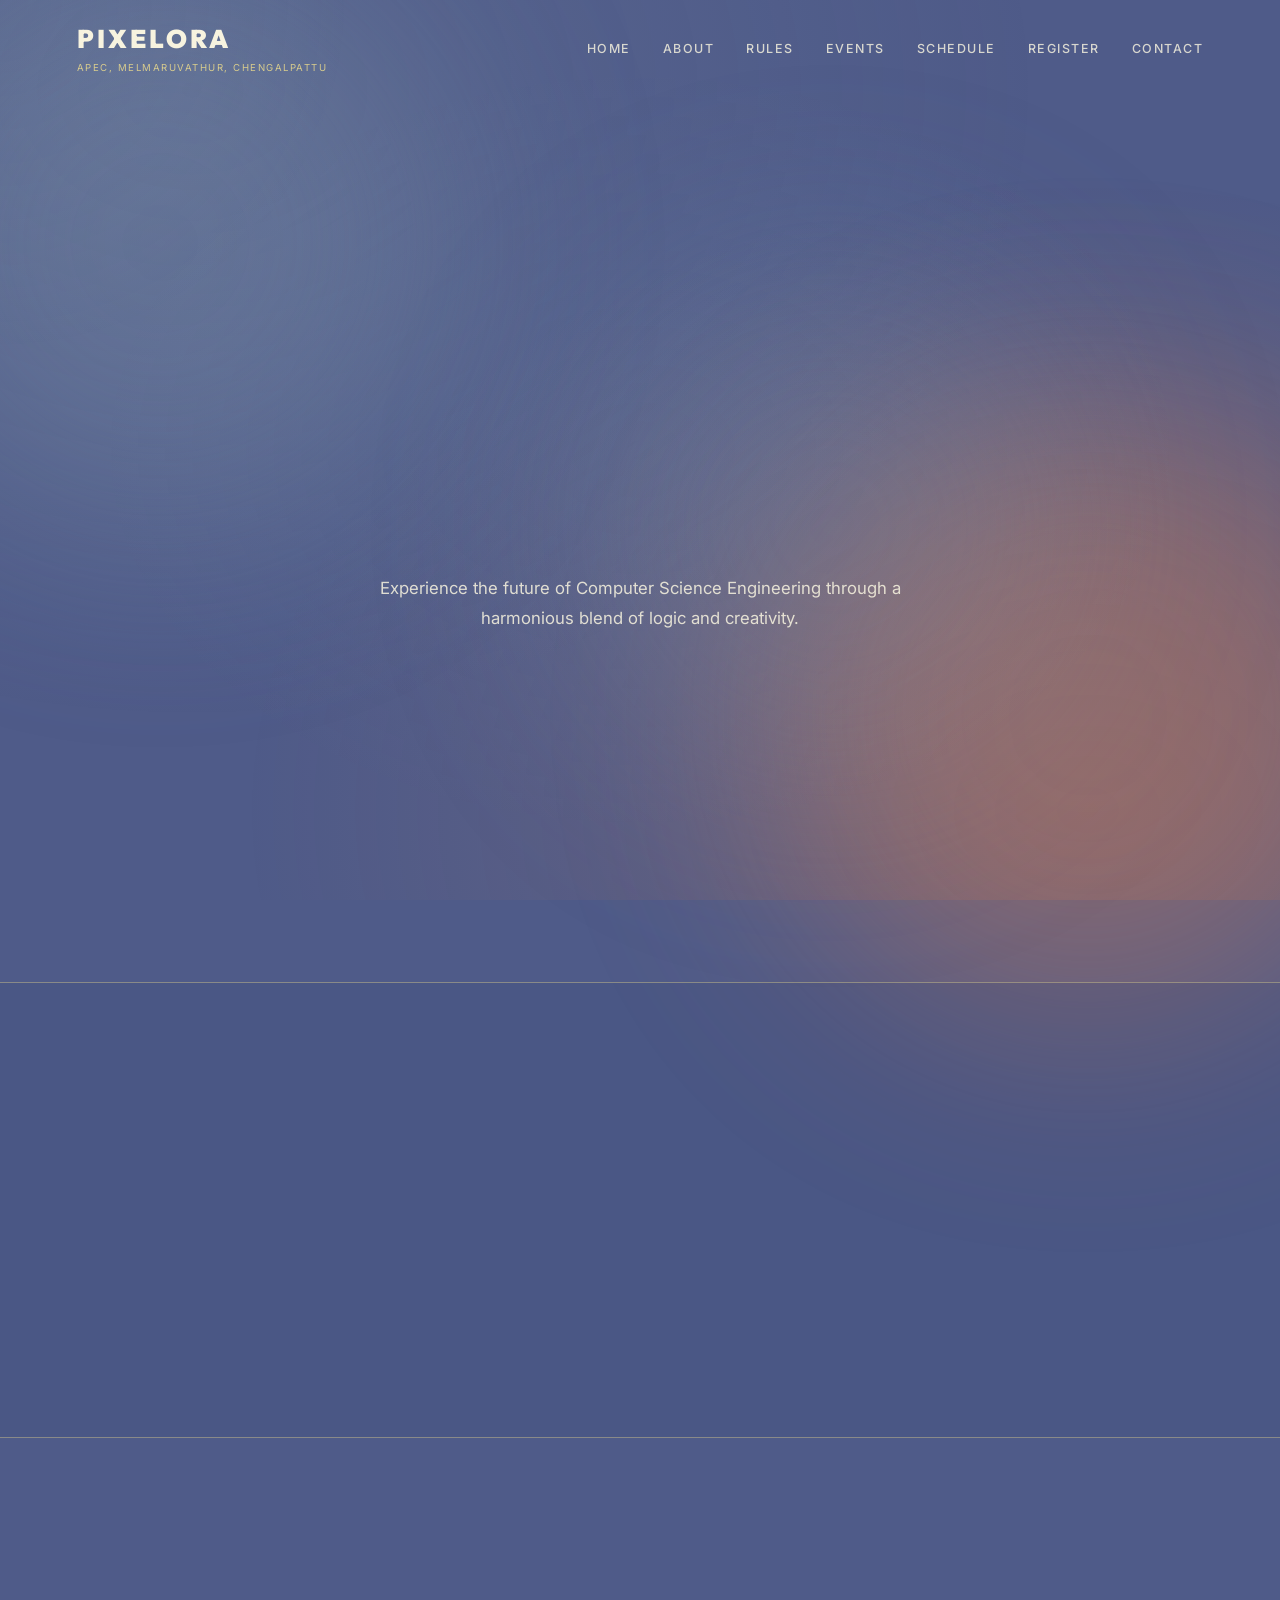
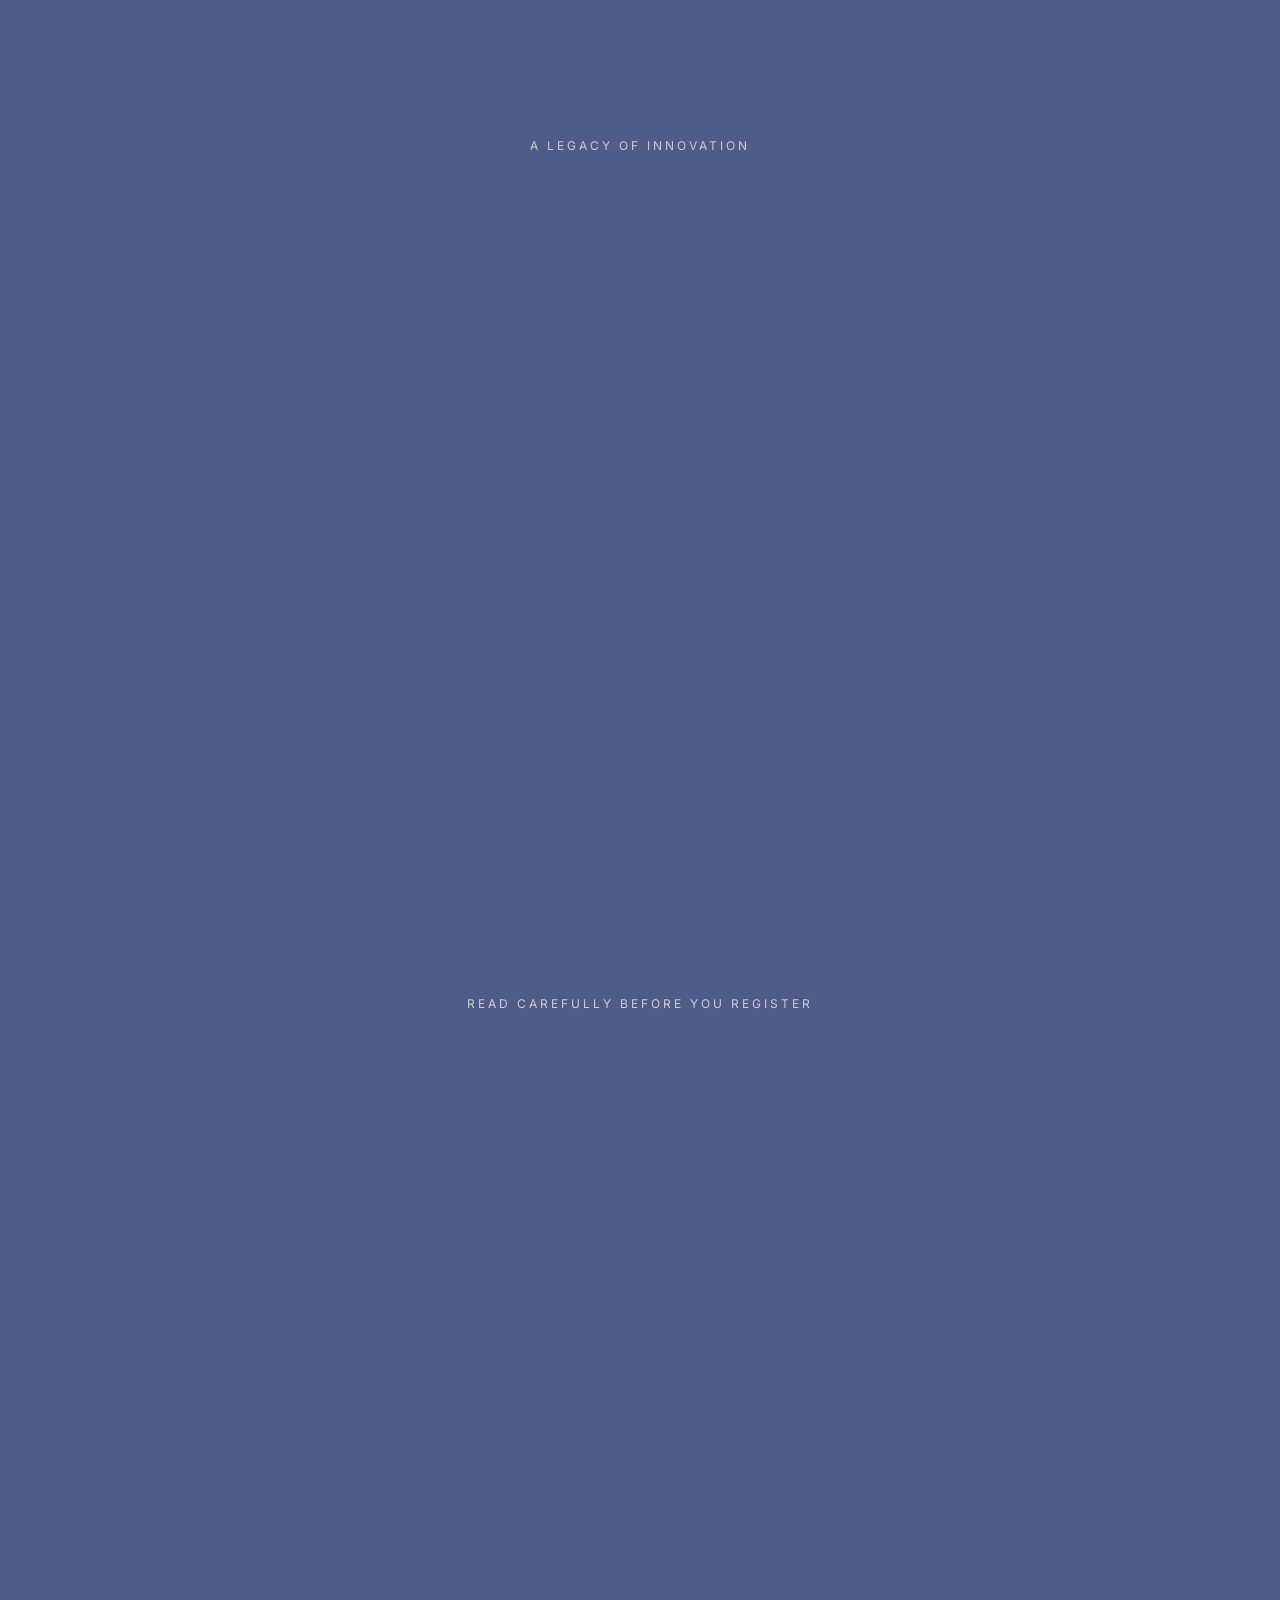
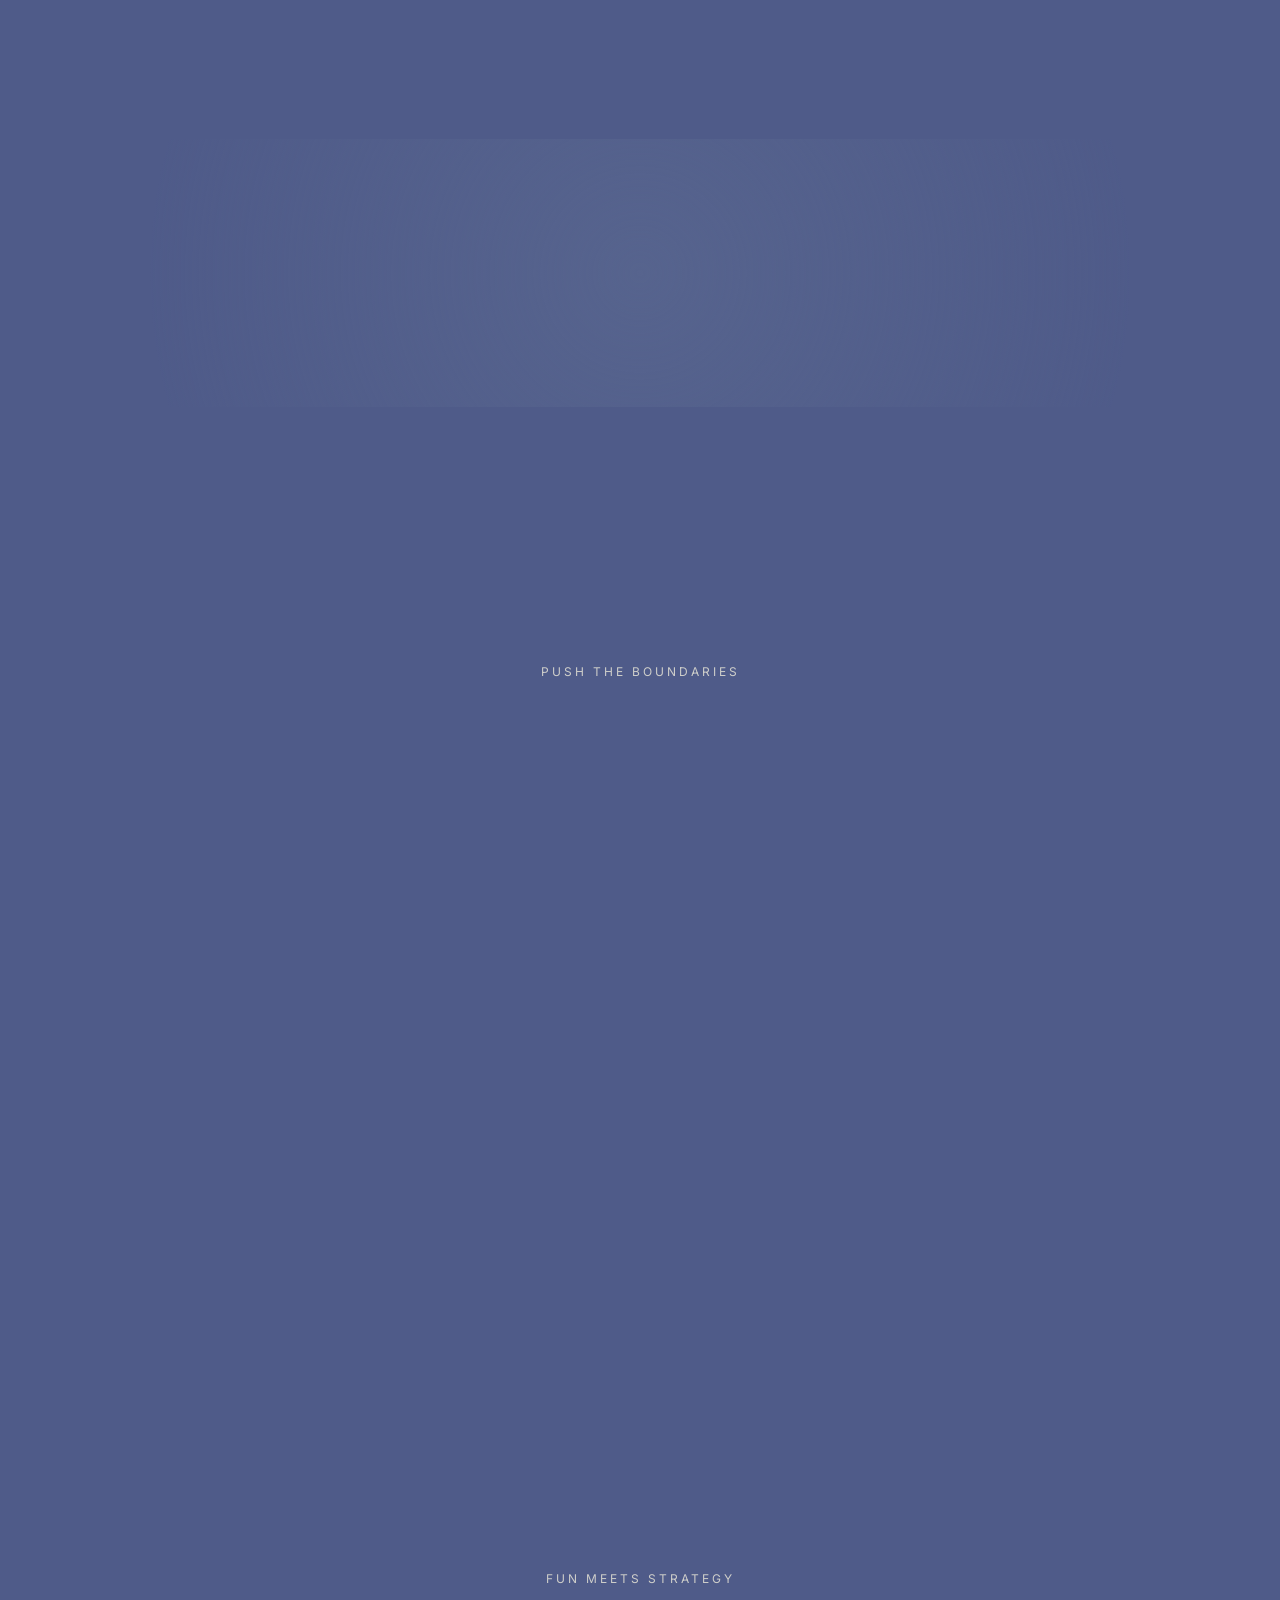
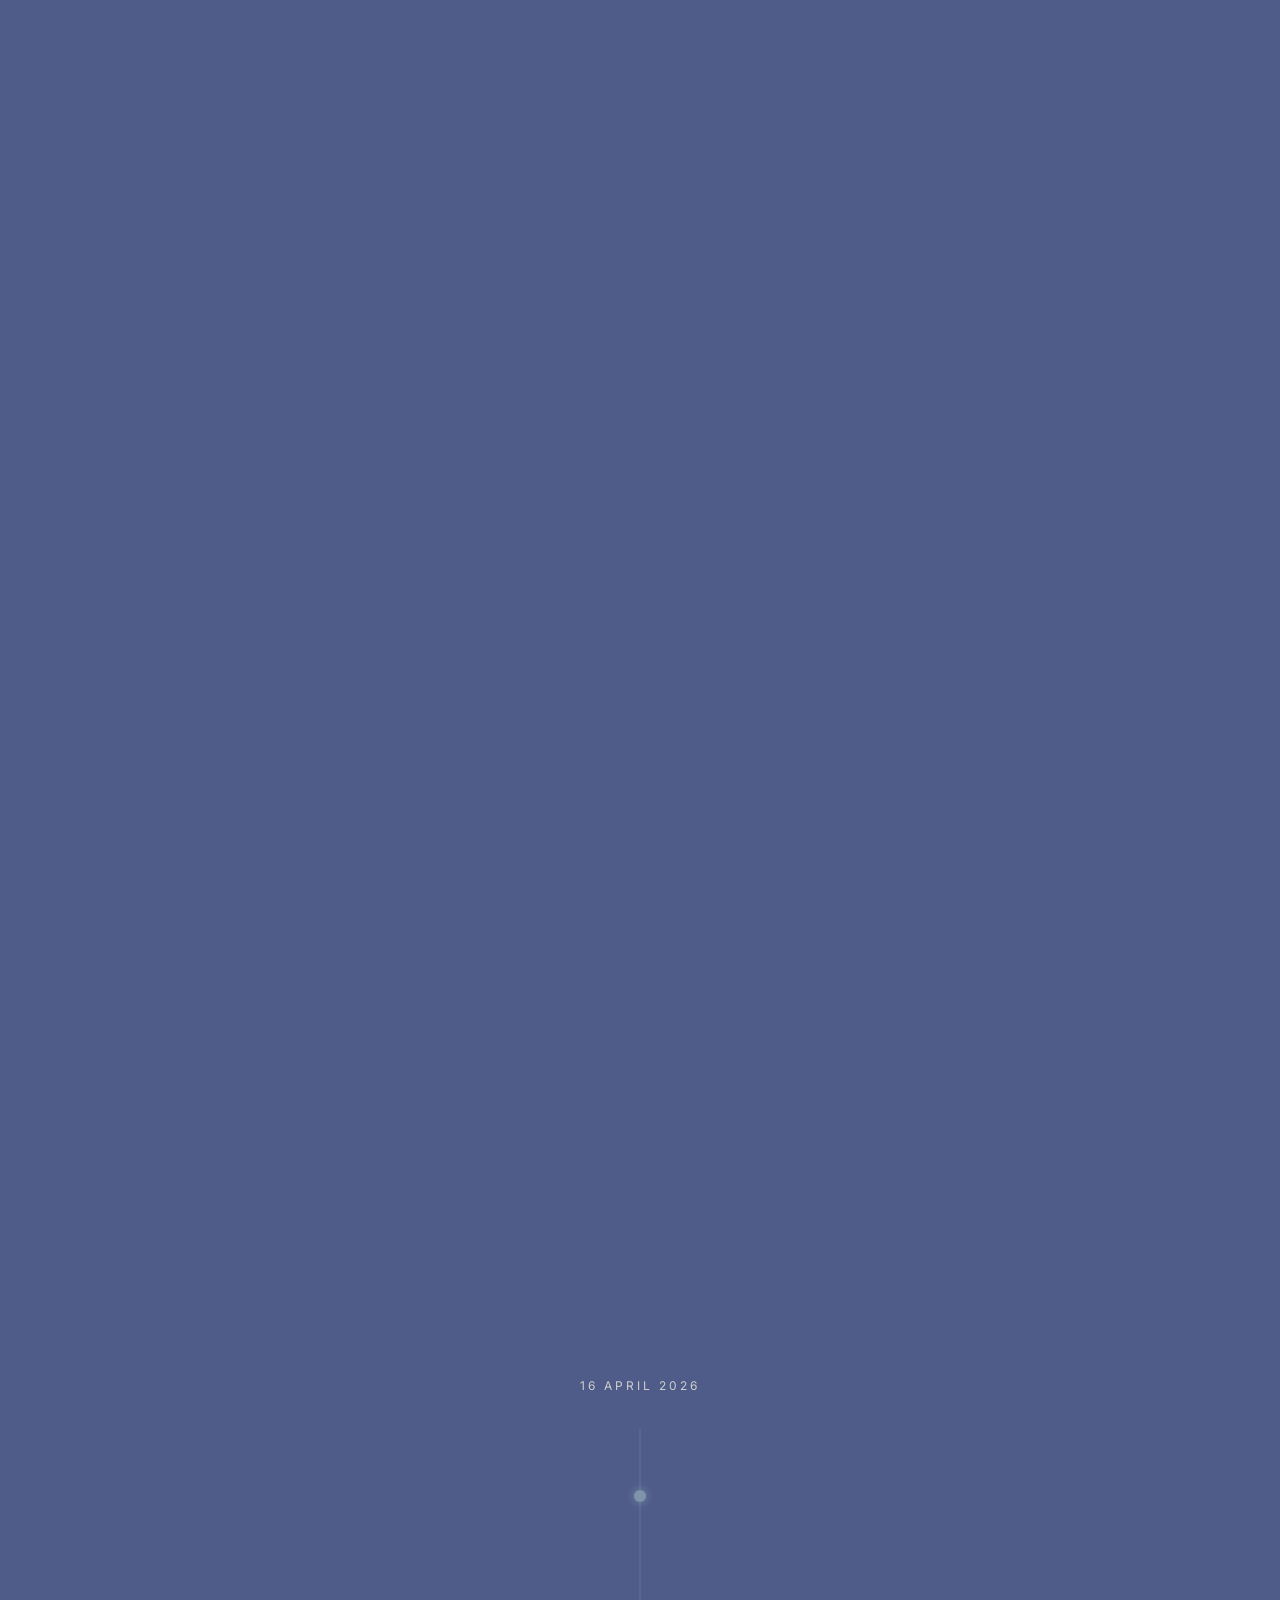
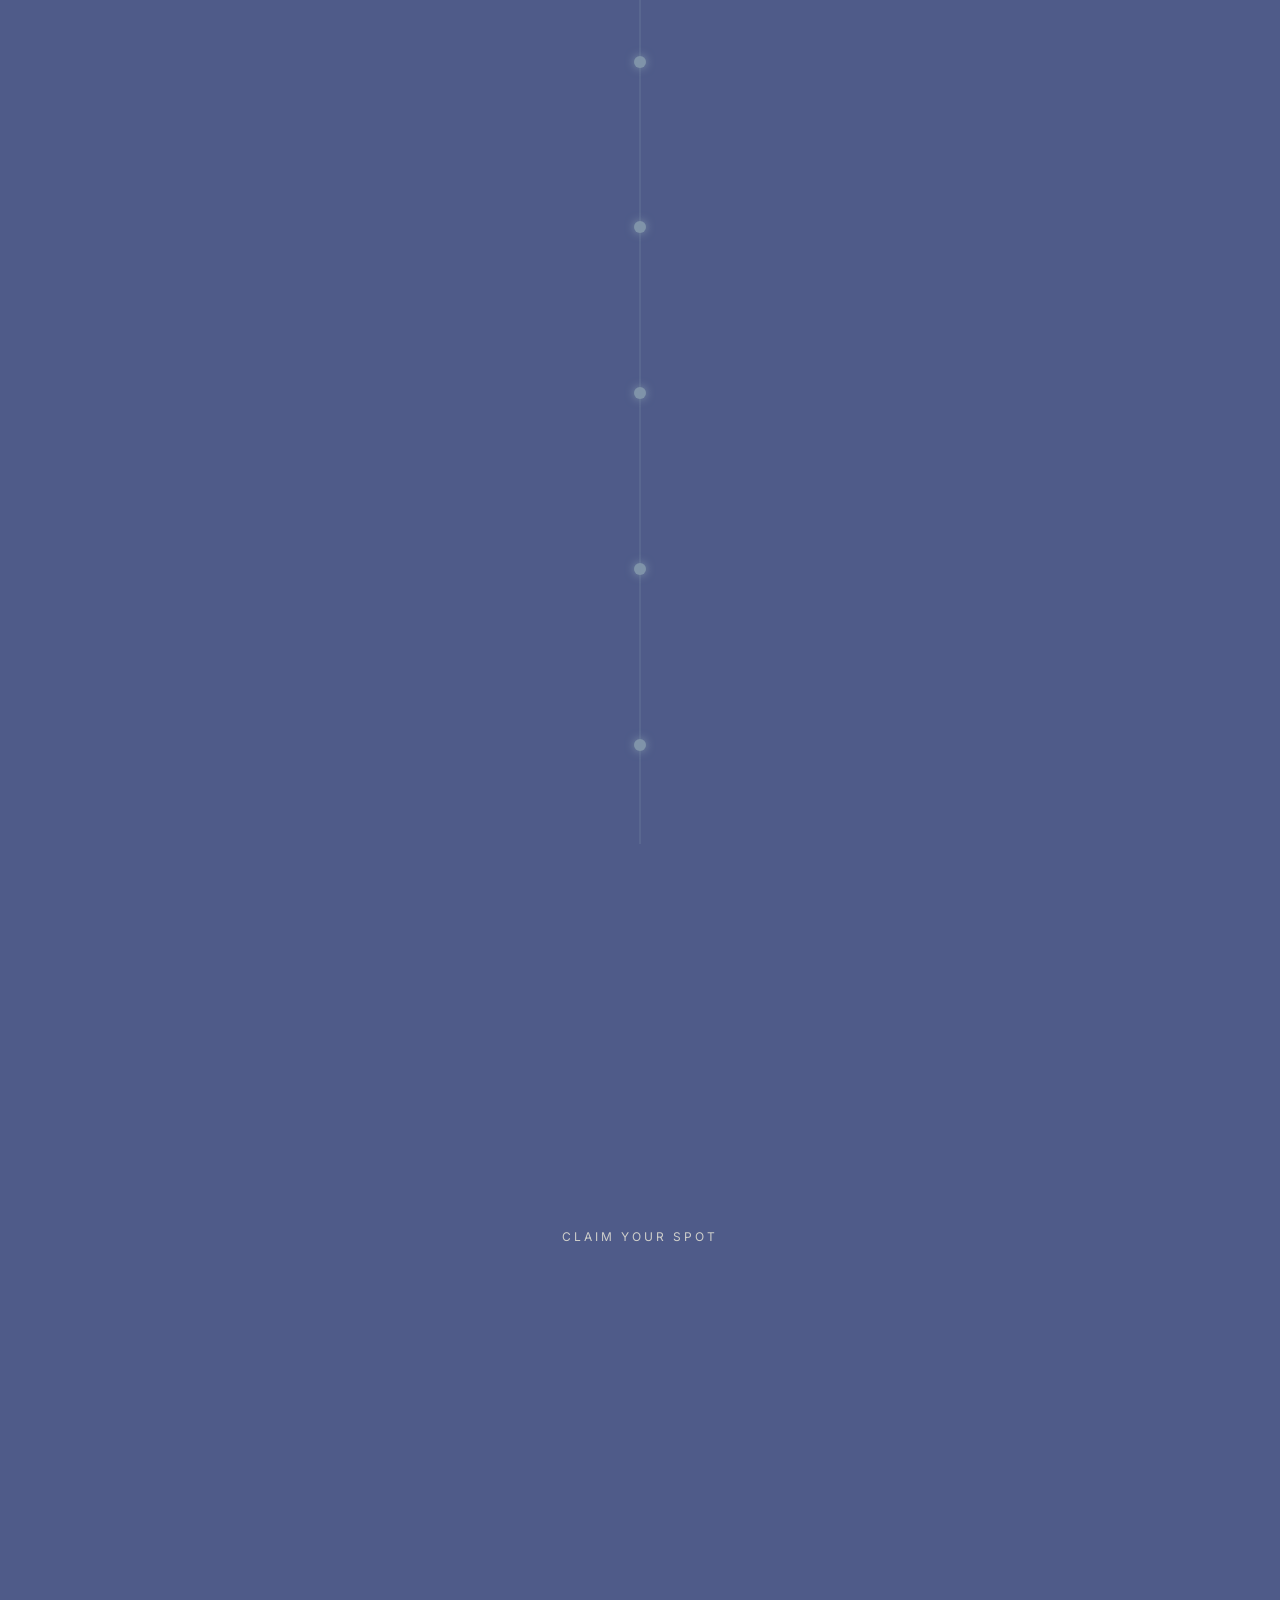
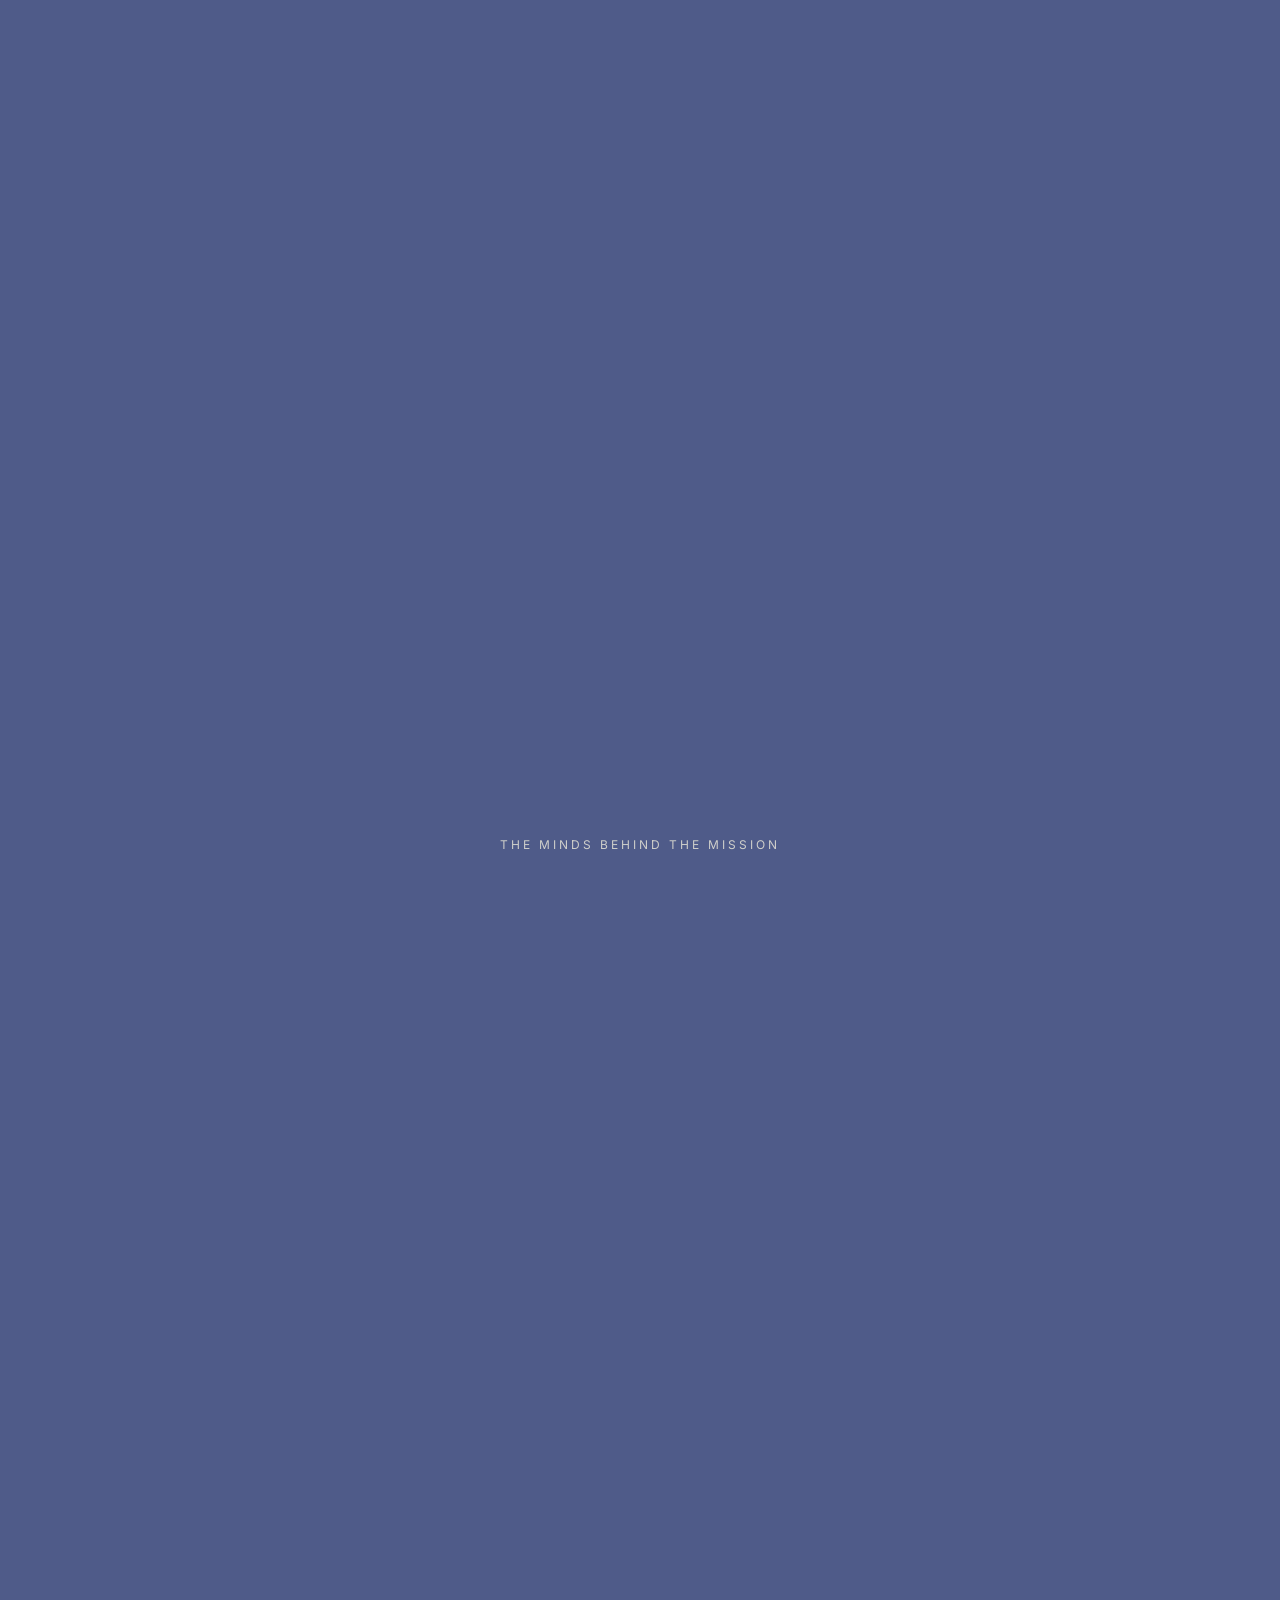
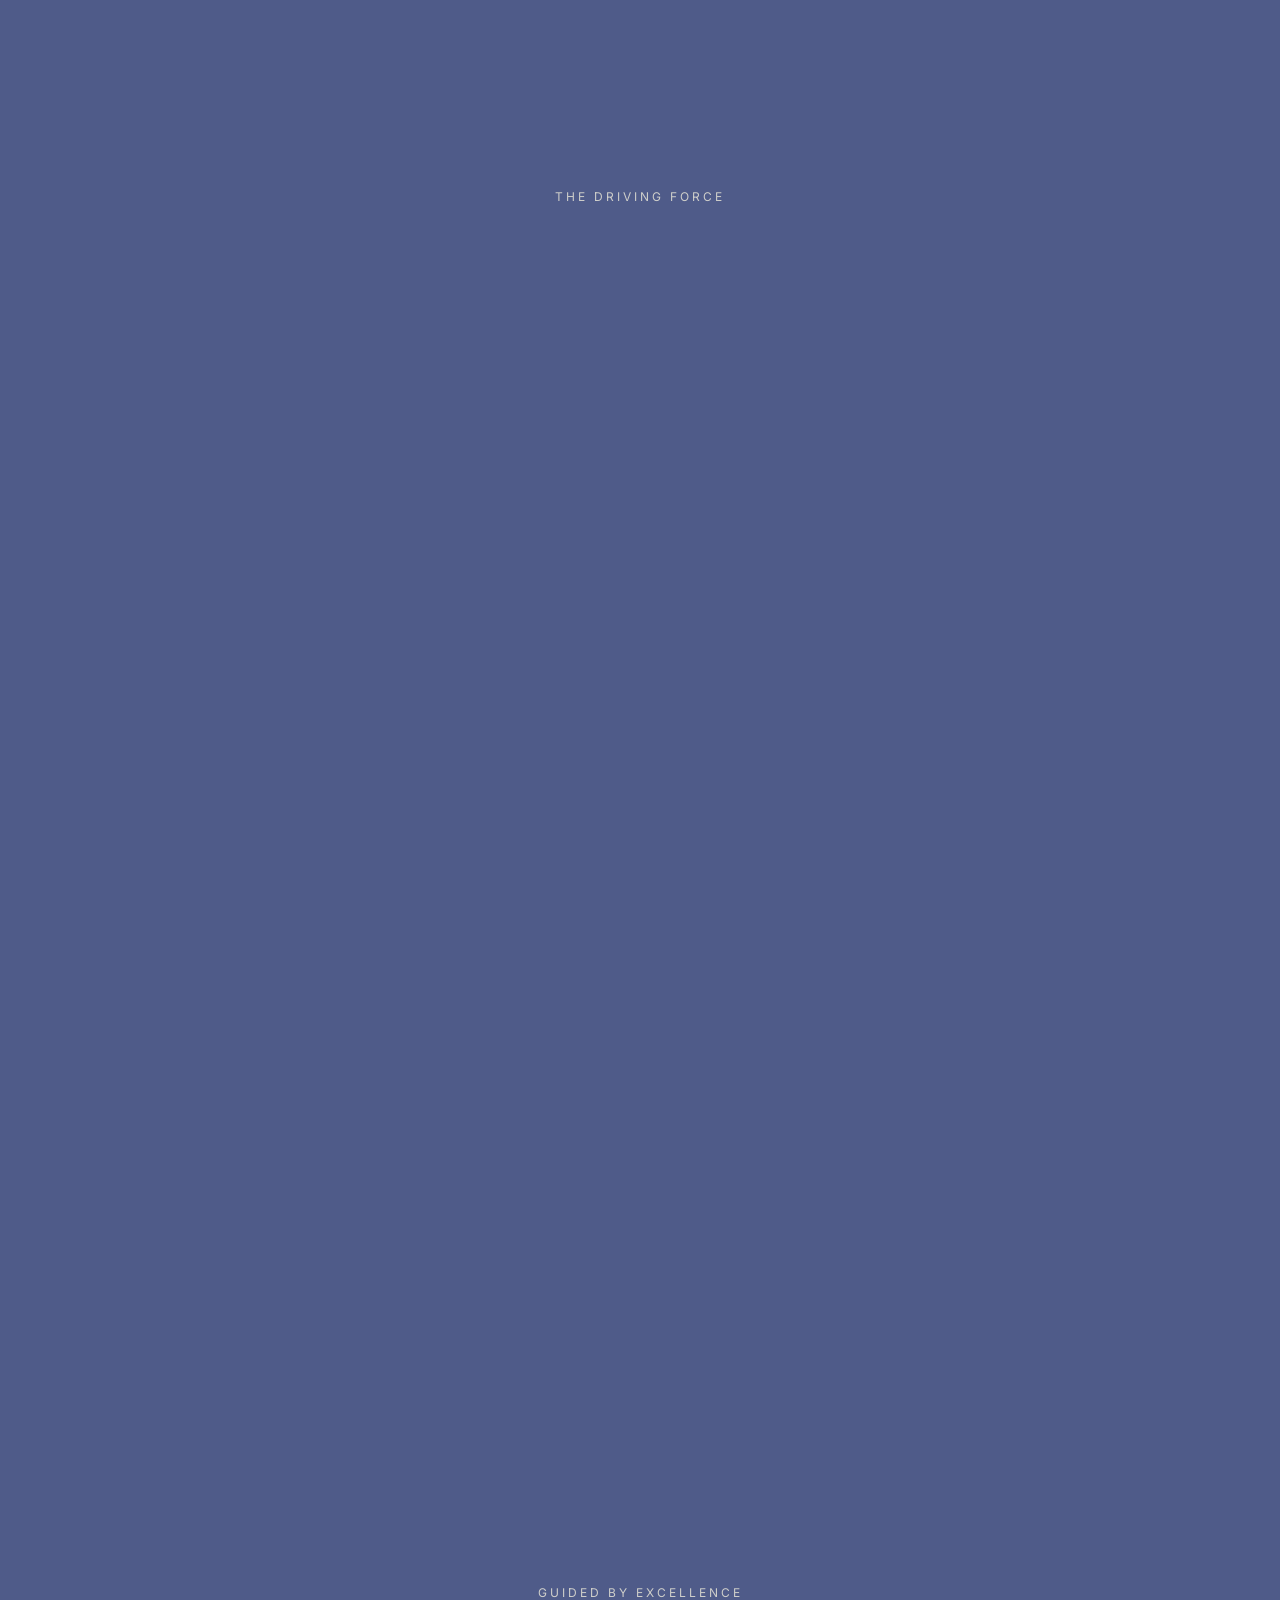
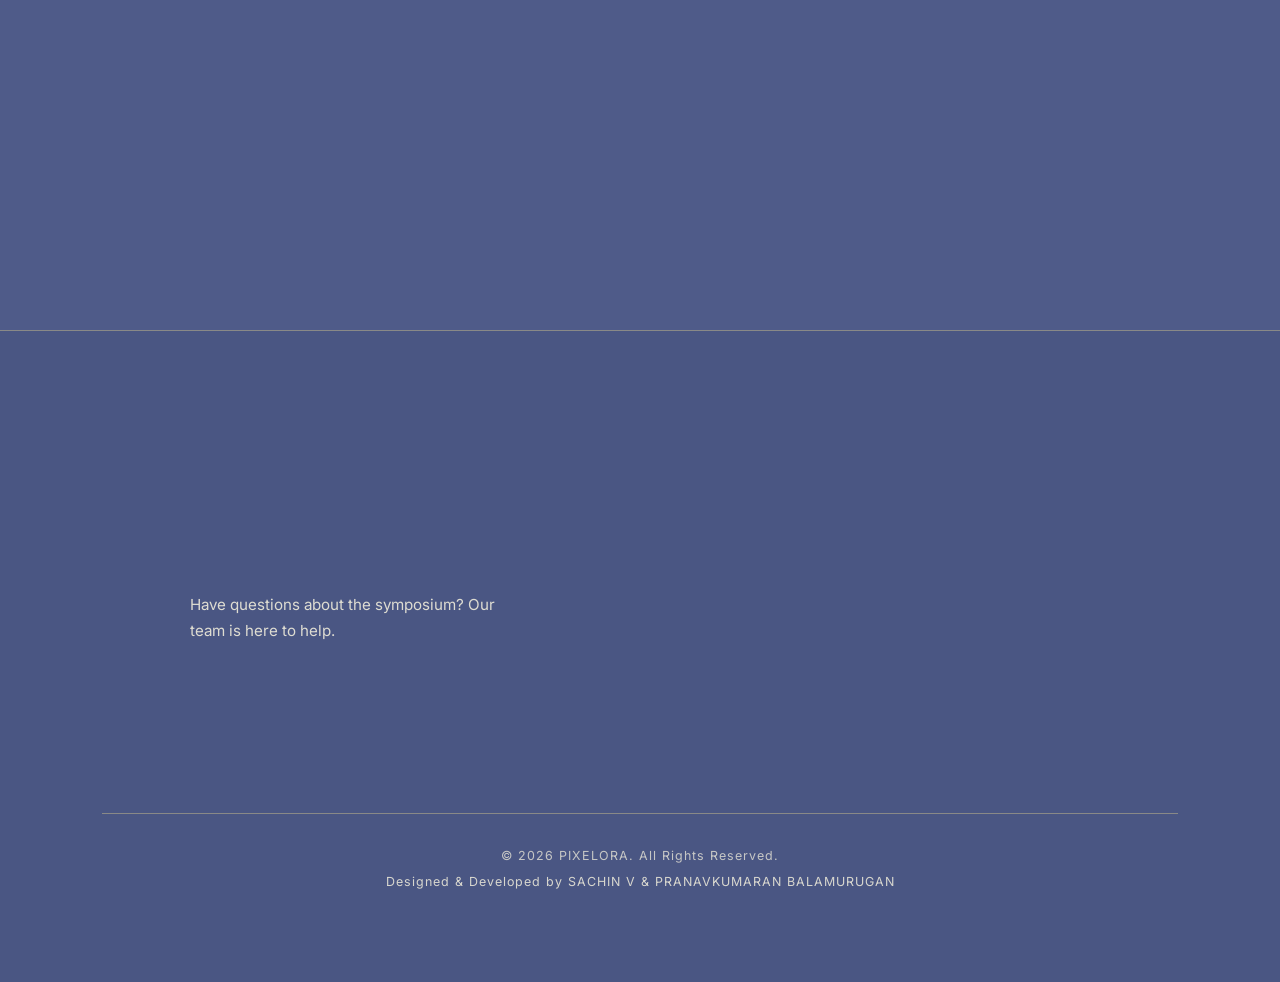
==== commit eda06ea1: "Merge branch 'main' into main" ====
--- a/frontend/index.html
+++ b/frontend/index.html
@@ -20,6 +20,7 @@
   <div class="brand"><h2>PIXELORA</h2><div class="loc">APEC, Melmaruvathur, Chengalpattu</div></div>
   <ul>
     <li><a href="#hero">Home</a></li><li><a href="#about">About</a></li>
+    <li><a href="#rules">Rules</a></li>
     <li><a href="#tech">Events</a></li><li><a href="#schedule">Schedule</a></li>
     <li><a href="#register">Register</a></li><li><a href="#contact">Contact</a></li>
   </ul>
@@ -27,6 +28,7 @@
 </nav>
 <div class="mmenu" id="mm">
   <a href="#hero" onclick="toggleMenu()">Home</a><a href="#about" onclick="toggleMenu()">About</a>
+  <a href="#rules" onclick="toggleMenu()">Rules</a>
   <a href="#tech" onclick="toggleMenu()">Tech Events</a><a href="#nontech" onclick="toggleMenu()">Non-Tech</a>
   <a href="#schedule" onclick="toggleMenu()">Schedule</a><a href="#register" onclick="toggleMenu()">Register</a>
   <a href="#contact" onclick="toggleMenu()">Contact</a>
@@ -82,6 +84,26 @@
   </div>
 </section>
 
+<!-- RULES -->
+<section id="rules">
+  <h2 class="stitle rv">Rules & Regulations</h2>
+  <p class="ssub rv">Read carefully before you register</p>
+  <div class="rules-shell rv">
+    <div class="rules-intro">
+      <span class="rules-kicker">Event Code</span>
+      <h3>Simple rules keep the event fair, fast, and enjoyable for everyone.</h3>
+      <p>All participants are expected to follow the instructions of the organizers, respect the schedule, and maintain discipline throughout the symposium.</p>
+      <a class="rules-cta" href="https://drive.google.com/drive/folders/1oVpwUlHCt6BWT1zkbf7cSvAiD0pA4fZW?usp=drive_link" target="_blank" rel="noopener noreferrer">
+        <i class="ph ph-arrow-square-out"></i>
+        View full rules and regulations
+      </a>
+    </div>
+    <div class="rules-note rv">
+      <strong>Note:</strong> The full rules document is available in the linked folder above. The organizing committee reserves the right to make necessary changes to event rules, schedule, or venue arrangements if required.
+    </div>
+  </div>
+</section>
+
 <!-- POSTER SECTION -->
 <section id="poster" style="padding:clamp(60px,10vw,120px) 5%; min-height:auto; background:radial-gradient(circle at 50% 50%, rgba(var(--accent-rgb),0.16) 0%, var(--bg) 75%)">
   <div class="rv poster-container" style="width:100%; max-width:1000px; margin:0 auto">
@@ -104,9 +126,9 @@
       <i class="ev-wm ph ph-lightbulb"></i>
       <h3>Innopitch</h3>
       <span class="ev-tag">Pitch the impossible. Convince the inevitable.</span>
-      <p>Present innovative ideas solving real-world problems and compete for the best pitch.</p>
-      <ul class="ev-rules">
-        <li>Individual / Team (Max 3)</li>
+      <p>Share your new idea to solve a real problem in simple and clear steps.</p>
+      <ul class="ev-rules">
+        <li>Solo, duo, or 3 members</li>
         <li>3-min pitch + 2-min Q&A</li>
         <li>Original ideas only</li>
         <li>Venue: Main Block Auditorium</li>
@@ -174,7 +196,7 @@
       <span class="ev-tag">Switch fast. Guess smart. Win quick.</span>
       <p>A fun clue-based event where participants identify TV channels, shows, logos, or scenes in rapid rounds.</p>
       <ul class="ev-rules">
-        <li>Solo / Team (2–3 members)</li>
+        <li>Team of exactly 3 members</li>
         <li>Rapid-fire visual rounds</li>
         <li>Quick clue identification</li>
         <li>Best 3 teams awarded</li>
@@ -198,15 +220,15 @@
     <div class="ev-card rv d1">
       <div class="ev-badge"><i class="ph ph-eye"></i></div>
       <i class="ev-wm ph ph-eye"></i>
-      <h3>Visual Connect</h3>
+      <h3>Visual Content</h3>
       <span class="ev-tag">Find the link. Crack the connection.</span>
       <p>Find the common connection between given images or clues.</p>
       <ul class="ev-rules">
+        <li>Team of exactly 2 members</li>
         <li>Identify the correct connection</li>
         <li>Time limit for each question</li>
         <li>No mobile phones allowed</li>
         <li>Judge's decision is final</li>
-        <li>Solo / Team (2 members)</li>
       </ul>
       <a href="#register" class="ev-link">Register →</a>
     </div>
@@ -222,7 +244,7 @@
     <div class="tl2-row"><div class="tl2-card"><div class="tl2-time">10:45 AM – 11:00 AM</div><h3><i class="ph ph-coffee" style="color:var(--g1);margin-right:8px"></i>Break</h3><p>Network and refresh</p></div></div>
     <div class="tl2-row"><div class="tl2-card"><div class="tl2-time">11:00 AM – 12:30 PM</div><h3><i class="ph ph-code" style="color:var(--g1);margin-right:8px"></i>Technical Events</h3><p>Innopitch, DevFolio, PromptCraft</p></div></div>
     <div class="tl2-row"><div class="tl2-card"><div class="tl2-time">12:30 PM – 01:30 PM</div><h3><i class="ph ph-bowl-food" style="color:var(--g1);margin-right:8px"></i>Lunch Break</h3><p>Recharge and connect (Veg & Non-Veg)</p></div></div>
-    <div class="tl2-row"><div class="tl2-card"><div class="tl2-time">01:30 PM – 03:00 PM</div><h3><i class="ph ph-game-controller" style="color:var(--g1);margin-right:8px"></i>Non-Technical Events</h3><p>E-Sports, Channel Surfing, IPL Auction, Visual Connect</p></div></div>
+    <div class="tl2-row"><div class="tl2-card"><div class="tl2-time">01:30 PM – 03:00 PM</div><h3><i class="ph ph-game-controller" style="color:var(--g1);margin-right:8px"></i>Non-Technical Events</h3><p>E-Sports, Channel Surfing, IPL Auction, Visual Content</p></div></div>
     <div class="tl2-row"><div class="tl2-card"><div class="tl2-time">03:00 PM – 03:40 PM</div><h3><i class="ph ph-trophy" style="color:var(--g1);margin-right:8px"></i>Valedictory</h3><p>Certificates and Prizes Distribution</p></div></div>
   </div>
 </section>
@@ -234,7 +256,7 @@
   <div class="rcard rv reg-workflow" id="rcard">
     <div class="reg-rules">
       <h3>Registration Guidelines</h3>
-      <p>Complete your registration step by step. Your draft is saved in this browser and submitted only after final confirmation.<br>Each participant can choose one technical event and one non-technical event.<br>Team details are finalized in the workflow and submitted together at the end.</p>
+      <p>Fill the form step by step. Your draft is saved in this browser.<br>You can register for Technical only, Non-Technical only, or Both. For event-specific terms, see the Rules & Regulations section above.</p>
     </div>
     <div class="reg-shell">
       <div class="reg-shell-head">
@@ -247,182 +269,12 @@
           <strong id="session-main-id">TEMP001</strong>
         </div>
       </div>
-      <div class="reg-progress" id="reg-progress">
-        <button type="button" class="active" data-step-nav="1">1. Participant</button>
-        <button type="button" data-step-nav="2">2. Events</button>
-        <button type="button" data-step-nav="3">3. Members</button>
-        <button type="button" data-step-nav="4">4. Review</button>
-      </div>
-      <form id="reg-form" class="reg-form" novalidate>
-        <section class="reg-step" data-step="1">
-          <div class="reg-step-head">
-            <h4>Participant details</h4>
-            <p>Save the main participant details locally before moving on.</p>
-          </div>
-          <div class="reg-grid">
-            <label class="reg-field">
-              <span>Name</span>
-              <input type="text" name="name" autocomplete="name" required>
-            </label>
-            <label class="reg-field">
-              <span>Email</span>
-              <input type="email" name="email" autocomplete="email" required>
-            </label>
-            <label class="reg-field">
-              <span>Whatsapp Number</span>
-              <input type="tel" name="whatsapp" autocomplete="tel" required>
-            </label>
-            <label class="reg-field">
-              <span>Year</span>
-              <select name="year" required>
-                <option value="">Select Year</option>
-                <option value="I-Year">I-Year</option>
-                <option value="II-Year">II-Year</option>
-                <option value="III-Year">III-Year</option>
-                <option value="IV-Year">IV-Year</option>
-              </select>
-            </label>
-            <label class="reg-field">
-              <span>College Name</span>
-              <input type="text" name="collegeName" required>
-            </label>
-            <label class="reg-field">
-              <span>Department Name</span>
-              <input type="text" name="departmentName" required>
-            </label>
-            <label class="reg-field">
-              <span>Food Preference</span>
-              <select name="food" required>
-                <option value="">Select Food Preference</option>
-                <option value="Veg">Vegetarian</option>
-                <option value="Non-Veg">Non-Vegetarian</option>
-              </select>
-            </label>
-          </div>
-          <div class="reg-nav-actions">
-            <button type="button" class="btn bm" id="reg-step1-continue">Continue</button>
-          </div>
-        </section>
-
-        <section class="reg-step hidden" data-step="2">
-          <div class="reg-step-head">
-            <h4>Event selection</h4>
-            <p>Select one technical and one non-technical event. The wizard will only show the member builder if a team event is chosen.</p>
-          </div>
-          <div class="reg-columns">
-            <div class="reg-field">
-              <span>Technical Events</span>
-              <div class="reg-checklist">
-                <label class="reg-option"><input type="radio" name="technicalEvents" value="Innopitch" required><span>Innopitch</span></label>
-                <label class="reg-option"><input type="radio" name="technicalEvents" value="Devfolio"><span>Devfolio</span></label>
-                <label class="reg-option"><input type="radio" name="technicalEvents" value="Promptcraft"><span>Promptcraft</span></label>
-              </div>
-            </div>
-            <div class="reg-field">
-              <span>Non-Technical Events</span>
-              <div class="reg-checklist">
-                <label class="reg-option"><input type="radio" name="nonTechnicalEvents" value="E-Sports (Free fire)" required><span>E-Sports (Free fire)</span></label>
-                <label class="reg-option" id="ipl-form-option"><input type="radio" name="nonTechnicalEvents" value="IPL Auction"><span>IPL Auction</span><em class="slot-inline" id="ipl-slot-form">(10 slots left)</em></label>
-                <label class="reg-option"><input type="radio" name="nonTechnicalEvents" value="Visual Connect"><span>Visual Connect</span></label>
-                <label class="reg-option"><input type="radio" name="nonTechnicalEvents" value="Channel Surfing"><span>Channel Surfing</span></label>
-              </div>
-            </div>
-          </div>
-          <div class="selection-summary" id="event-summary" aria-live="polite"></div>
-          <div class="reg-nav-actions">
-            <button type="button" class="btn bo" id="reg-step2-back">Back</button>
-            <button type="button" class="btn bm" id="reg-step2-continue">Continue</button>
-          </div>
-        </section>
-
-        <section class="reg-step hidden" data-step="3">
-          <div class="reg-step-head">
-            <h4>Team members</h4>
-            <p>Add teammates locally. Their temporary IDs, contact details, and event flags remain in session storage until final submission.</p>
-          </div>
-          <div class="member-builder">
-            <div class="member-builder-head">
-              <div>
-                <span class="reg-kicker">Team pool</span>
-                <h4>Added members</h4>
-              </div>
-              <button type="button" class="btn bo member-add-btn" id="member-add-btn">Add Member</button>
-            </div>
-            <div class="team-note" id="team-note"></div>
-            <div id="member-list" class="member-list"></div>
-            <div class="member-editor hidden" id="member-editor">
-              <div class="member-editor-head">
-                <h5 id="member-editor-title">Add Member</h5>
-                <p id="member-editor-hint">Fill in the teammate details and assign the allowed event categories.</p>
-              </div>
-              <div class="reg-grid">
-                <label class="reg-field">
-                  <span>Member Name</span>
-                  <input type="text" id="member-name" autocomplete="name">
-                </label>
-                <label class="reg-field">
-                  <span>Member Email</span>
-                  <input type="email" id="member-email" autocomplete="email">
-                </label>
-                <label class="reg-field">
-                  <span>Member Phone</span>
-                  <input type="tel" id="member-phone" autocomplete="tel">
-                </label>
-                <label class="reg-field">
-                  <span>Member ID</span>
-                  <input type="text" id="member-id" readonly>
-                </label>
-                <label class="reg-field">
-                  <span>Food Preference</span>
-                  <select id="member-food">
-                    <option value="">Select Food Preference</option>
-                    <option value="Veg">Vegetarian</option>
-                    <option value="Non-Veg">Non-Vegetarian</option>
-                  </select>
-                </label>
-              </div>
-              <div id="member-event-fields" class="member-event-fields"></div>
-              <div class="reg-nav-actions">
-                <button type="button" class="btn bo" id="member-cancel-btn">Cancel</button>
-                <button type="button" class="btn bm" id="member-save-btn">Save Member</button>
-              </div>
-            </div>
-          </div>
-          <div class="reg-nav-actions">
-            <button type="button" class="btn bo" id="reg-step3-back">Back</button>
-            <button type="button" class="btn bm" id="reg-step3-continue">Continue</button>
-          </div>
-        </section>
-
-        <section class="reg-step hidden" data-step="4">
-          <div class="reg-step-head">
-            <h4>Review and submit</h4>
-            <p>Confirm the local session summary, upload the payment screenshot, and submit everything in one request.</p>
-          </div>
-          <div id="final-review" class="final-review"></div>
-          <div class="reg-field" style="background:rgba(255,255,255,0.03); border:1px solid var(--border); border-radius:12px; padding:1rem">
-            <span style="display:block; margin-bottom:0.5rem; font-weight:700">Payment Details</span>
-            <p style="margin:0.3rem 0; opacity:0.92">Payment per head - Rs.150</p>
-            <p id="payment-total" style="margin:0.3rem 0; opacity:0.92; font-weight:700">Total amount - Rs.150</p>
-            <p style="margin:0.3rem 0 0.8rem; opacity:0.92">UPI ID - <span id="upi-id-text">sachinvelu6925@okaxis</span></p>
-            <img id="payment-qr" src="Payment_QR.jpeg" alt="Payment QR" style="width:220px; max-width:100%; height:auto; border-radius:10px; border:1px solid var(--border); display:block">
-          </div>
-          <label class="reg-field">
-            <span>Upload Payment Screenshot</span>
-            <input type="file" name="paymentScreenshot" accept="image/*" required>
-          </label>
-          <div class="reg-nav-actions">
-            <button type="button" class="btn bo" id="reg-step4-back">Back</button>
-            <button type="submit" class="btn bm" id="reg-submit">Submit Registration</button>
-          </div>
-        </section>
-
-        <p id="reg-status" class="reg-status" aria-live="polite"></p>
-      </form>
-      <div class="reg-footer-actions">
-        <a href="https://chat.whatsapp.com/Hbq74sCWK0W3TTt8L43u6s?mode=gi_t" target="_blank" rel="noopener noreferrer" class="btn bo reg-join-btn">
-          <i class="ph ph-whatsapp-logo"></i> JOIN WHATSAPP
-        </a>
+      <p class="reg-field" style="font-size:0.88rem;opacity:0.85;margin:0 0 0.5rem">Food preference is collected for each technical and non-technical participant (team leader and each member).</p>
+      <div class="reg-field" style="background:rgba(255,255,255,0.03); border:1px solid var(--border); border-radius:12px; padding:1rem">
+        <span style="display:block; margin-bottom:0.5rem; font-weight:700">Payment Details</span>
+        <p style="margin:0.3rem 0; opacity:0.92">Payment per head - Rs.150</p>
+        <p style="margin:0.3rem 0 0.8rem; opacity:0.92">UPI ID - sachinvelu6925@okaxis</p>
+        <img src="Payment_QR.jpeg" alt="Payment QR" style="width:220px; max-width:100%; height:auto; border-radius:10px; border:1px solid var(--border); display:block">
       </div>
     </div>
   </div>
--- a/frontend/styles.css
+++ b/frontend/styles.css
@@ -198,6 +198,50 @@
 .acard{max-width:940px;text-align:center;border:1px solid var(--border);border-radius:24px;padding:clamp(2rem,5vw,4rem);background:rgba(var(--accent-rgb),.1);backdrop-filter:blur(20px)}
 .acard p{font-size:clamp(.95rem,2vw,1.1rem);line-height:1.9;opacity:.8}
 .acard strong{color:var(--txt);font-weight:700}
+
+/* ── RULES ── */
+.rules-shell{width:100%;max-width:1120px;padding:clamp(1.4rem,3vw,2rem);border:1px solid rgba(var(--accent-rgb),.34);border-radius:28px;background:linear-gradient(160deg,rgba(var(--accent-rgb),.18),rgba(var(--ink-rgb),.28));box-shadow:0 32px 80px rgba(var(--ink-rgb),.34);display:grid;gap:1.2rem;position:relative;overflow:hidden}
+.rules-shell::before{content:'';position:absolute;inset:0;background:radial-gradient(circle at top left,rgba(var(--warm-rgb),.18),transparent 35%),radial-gradient(circle at bottom right,rgba(var(--accent-dark-rgb),.18),transparent 40%);pointer-events:none}
+.rules-intro,.rules-grid,.rules-note{position:relative;z-index:1}
+.rules-intro{display:grid;gap:1rem;padding:clamp(1.4rem,3vw,2rem);border-radius:22px;background:linear-gradient(180deg,rgba(255,255,255,.09),rgba(255,255,255,.04));border:1px solid rgba(255,255,255,.14);backdrop-filter:blur(14px);box-shadow:0 18px 42px rgba(var(--ink-rgb),.16)}
+.rules-kicker{font-size:.68rem;letter-spacing:3px;text-transform:uppercase;color:var(--muted);font-weight:800}
+.rules-intro h3{font-size:clamp(1.4rem,2.8vw,2.2rem);line-height:1.15;font-weight:900;max-width:16ch}
+.rules-intro p{font-size:.95rem;line-height:1.8;opacity:.9;max-width:72ch}
+.rules-cta{display:inline-flex;align-items:center;gap:.65rem;width:fit-content;padding:.85rem 1.2rem;border-radius:999px;border:1px solid rgba(var(--warm-rgb),.45);background:linear-gradient(135deg,rgba(var(--g2),.95),rgba(var(--warm-rgb),.9));color:#fff;text-decoration:none;font-size:.78rem;font-weight:800;letter-spacing:1.2px;text-transform:uppercase;box-shadow:0 14px 30px rgba(var(--accent-dark-rgb),.26);transition:transform .25s var(--ease),filter .25s var(--ease),box-shadow .25s var(--ease)}
+.rules-cta:hover{transform:translateY(-2px);filter:brightness(1.05);box-shadow:0 18px 36px rgba(var(--accent-dark-rgb),.34)}
+.rules-cta i{font-size:1.05rem}
+.rules-features{display:grid;grid-template-columns:repeat(auto-fit,minmax(210px,1fr));gap:.85rem}
+.rules-feature-card{display:flex;align-items:flex-start;gap:.8rem;padding:1rem 1rem;border-radius:18px;border:1px solid rgba(255,255,255,.16);background:linear-gradient(180deg,rgba(255,255,255,.14),rgba(255,255,255,.05));box-shadow:0 18px 36px rgba(var(--ink-rgb),.22)}
+.rules-feature-card--gold{background:linear-gradient(135deg,rgba(229,214,141,.28),rgba(255,255,255,.08));border-color:rgba(229,214,141,.42)}
+.rules-feature-card--peach{background:linear-gradient(135deg,rgba(230,129,73,.24),rgba(255,255,255,.08));border-color:rgba(230,129,73,.4)}
+.rules-feature-card--blue{background:linear-gradient(135deg,rgba(127,147,169,.28),rgba(255,255,255,.08));border-color:rgba(127,147,169,.4)}
+.rules-badge{width:2.45rem;height:2.45rem;border-radius:999px;display:flex;align-items:center;justify-content:center;flex-shrink:0;background:var(--grad);box-shadow:0 10px 20px rgba(var(--accent-dark-rgb),.24);font-size:.68rem;font-weight:900;letter-spacing:1px;color:#fff}
+.rules-feature-card h4{font-size:.85rem;font-weight:900;letter-spacing:.7px;text-transform:uppercase;margin-bottom:.22rem}
+.rules-feature-card p{font-size:.8rem;line-height:1.55;opacity:.9}
+.rules-quote{display:flex;align-items:flex-start;gap:.9rem;padding:1.1rem 1.15rem;border-radius:20px;border:1px solid rgba(var(--warm-rgb),.34);background:linear-gradient(135deg,rgba(var(--warm-rgb),.24),rgba(var(--accent-rgb),.14));box-shadow:0 20px 40px rgba(var(--ink-rgb),.18)}
+.rules-quote-mark{width:2.4rem;height:2.4rem;border-radius:50%;display:flex;align-items:center;justify-content:center;flex-shrink:0;background:rgba(255,255,255,.16);border:1px solid rgba(255,255,255,.14);color:var(--txt);font-size:1.6rem;font-weight:900;line-height:1}
+.rules-quote p{font-size:.92rem;line-height:1.75;font-style:italic;opacity:.97}
+.rules-grid{display:grid;grid-template-columns:repeat(2,minmax(0,1fr));gap:1rem}
+.rule-card{padding:1.35rem 1.3rem;border:1px solid rgba(255,255,255,.16);border-radius:22px;background:linear-gradient(180deg,rgba(255,255,255,.11),rgba(255,255,255,.05));backdrop-filter:blur(12px);display:grid;gap:.95rem;box-shadow:0 16px 34px rgba(var(--ink-rgb),.16);position:relative;overflow:hidden}
+.rule-card::before{content:'';position:absolute;left:0;top:0;width:100%;height:4px;background:var(--grad);opacity:.95}
+.rule-card--gold{background:linear-gradient(180deg,rgba(229,214,141,.24),rgba(255,255,255,.05))}
+.rule-card--peach{background:linear-gradient(180deg,rgba(230,129,73,.22),rgba(255,255,255,.05))}
+.rule-card--blue{background:linear-gradient(180deg,rgba(127,147,169,.24),rgba(255,255,255,.05))}
+.rule-card--violet{background:linear-gradient(180deg,rgba(111,92,184,.24),rgba(255,255,255,.05))}
+.rule-head{display:flex;align-items:center;justify-content:space-between;gap:1rem;padding-top:.2rem}
+.rule-head span{font-size:.74rem;letter-spacing:2px;text-transform:uppercase;color:var(--muted);font-weight:900}
+.rule-head strong{font-size:.68rem;letter-spacing:2px;text-transform:uppercase;color:var(--warm);font-weight:900}
+.rule-card h3{font-size:1.05rem;font-weight:900;letter-spacing:.4px}
+.rule-card ul{list-style:none;display:grid;gap:.65rem}
+.rule-card li{display:flex;gap:.65rem;font-size:.86rem;line-height:1.65;opacity:.94}
+.rule-card li::before{content:'•';font-size:1.1rem;line-height:1;color:var(--warm);flex-shrink:0;margin-top:.05rem}
+.rules-note{padding:1rem 1.1rem;border-radius:16px;border:1px solid rgba(var(--warm-rgb),.34);background:linear-gradient(135deg,rgba(var(--warm-rgb),.2),rgba(var(--accent-rgb),.12));font-size:.88rem;line-height:1.7;opacity:.97;box-shadow:0 12px 28px rgba(var(--ink-rgb),.12)}
+.rules-note strong{color:var(--txt)}
+
+@media(max-width:768px){
+  .rules-features{grid-template-columns:1fr}
+  .rules-grid{grid-template-columns:1fr}
+}
 
 /* ── REGISTER ── */
 .rcard{border:1px solid var(--g1);border-radius:24px;padding:clamp(2rem,5vw,5rem) clamp(1.5rem,5vw,4rem);text-align:center;max-width:780px;width:100%;background:rgba(var(--accent-rgb),.1)}
@@ -371,10 +415,16 @@
 .admin-controls{display:flex;gap:1rem;align-items:flex-end;justify-content:space-between;flex-wrap:wrap}
 .admin-secret-field{display:flex;flex-direction:column;gap:.45rem;min-width:min(360px,100%)}
 .admin-secret-field span{font-size:.7rem;letter-spacing:1.2px;text-transform:uppercase;color:var(--muted);font-weight:700}
-.admin-secret-field input{width:100%;padding:.9rem 1rem;border-radius:12px;border:1px solid var(--border);background:rgba(255,255,255,.03);color:var(--txt);font:inherit;outline:none}
+.admin-secret-field input,.admin-secret-field select{width:100%;padding:.9rem 1rem;border-radius:12px;border:1px solid var(--border);background:rgba(255,255,255,.03);color:var(--txt);font:inherit;outline:none}
+.admin-secret-field select option{background:rgba(var(--panel-rgb),.95);color:var(--txt)}
+.admin-filter-field{min-width:min(240px,100%)}
 .admin-actions{display:flex;gap:.8rem;flex-wrap:wrap}
 .admin-btn{min-width:160px}
 .admin-status{min-height:1.2rem;font-size:.85rem;opacity:.85}
+.admin-view-note{font-size:.82rem;opacity:.86}
+.admin-view{display:none;gap:.65rem}
+.admin-view.active{display:grid}
+.admin-view h3{font-size:1rem;letter-spacing:.8px;text-transform:uppercase}
 .admin-table-wrap{overflow:auto;border:1px solid var(--border);border-radius:18px;background:rgba(255,255,255,.02);max-height:60vh}
 .admin-table{width:100%;border-collapse:collapse;min-width:900px}
 .admin-table th,.admin-table td{padding:.9rem 1rem;border-bottom:1px solid rgba(255,255,255,.06);vertical-align:top;text-align:left;font-size:.84rem}
@@ -383,9 +433,26 @@
 .admin-team{display:flex;flex-direction:column;gap:.25rem}
 .admin-team strong{color:var(--txt);font-size:.85rem}
 .admin-team span{opacity:.9;font-size:.78rem;line-height:1.45}
+.admin-food-list{list-style:none;margin:.35rem 0 0;padding:0;display:flex;flex-direction:column;gap:.2rem}
+.admin-food-list li{font-size:.78rem;line-height:1.4}
+.admin-muted{opacity:.7;font-size:.78rem}
+.admin-evtag{display:inline-block;font-size:.68rem;font-weight:800;letter-spacing:.06em;text-transform:uppercase;color:var(--g1);margin-bottom:.25rem}
+.admin-subh{font-size:.7rem;letter-spacing:.08em;text-transform:uppercase;opacity:.75;margin:.4rem 0 .15rem}
+.admin-food-wrap{margin-top:.35rem}
+.admin-scope-hint{font-size:.82rem;opacity:.88;padding:.6rem 1rem;border-radius:12px;border:1px solid rgba(var(--accent-rgb),.35);background:rgba(var(--accent-rgb),.08)}
+.admin-event-stats{display:grid;gap:.75rem;grid-template-columns:repeat(auto-fit,minmax(260px,1fr))}
+.admin-stat-block{padding:.75rem 1rem;border-radius:14px;border:1px solid var(--border);background:rgba(255,255,255,.03)}
+.admin-stat-block h4{margin:0 0 .5rem;font-size:.75rem;letter-spacing:.06em;text-transform:uppercase;opacity:.8}
+.admin-stat-chips{display:flex;flex-wrap:wrap;gap:.4rem}
+.admin-chip{font-size:.78rem;padding:.35rem .65rem;border-radius:999px;background:rgba(255,255,255,.06);border:1px solid var(--border)}
+.admin-meal-sum{font-size:.78rem;max-width:280px;word-break:break-word}
 .admin-empty{padding:2rem;text-align:center;opacity:.84}
 .admin-view-link{display:inline-flex;align-items:center;justify-content:center;padding:.45rem .75rem;border-radius:999px;border:1px solid rgba(var(--accent-rgb),.5);background:rgba(var(--accent-rgb),.2);color:var(--txt);font-size:.74rem;font-weight:700;letter-spacing:.6px;text-transform:uppercase;text-decoration:none;transition:transform .2s var(--ease),filter .2s var(--ease),border-color .2s var(--ease)}
 .admin-view-link:hover{transform:translateY(-1px);filter:brightness(1.08);border-color:rgba(var(--accent-rgb),.72)}
+.admin-food-summary{display:grid;grid-template-columns:repeat(auto-fit,minmax(160px,1fr));gap:.8rem}
+.admin-food-card{padding:.8rem .9rem;border:1px solid rgba(var(--accent-rgb),.35);border-radius:12px;background:rgba(var(--accent-rgb),.13);display:grid;gap:.18rem}
+.admin-food-card span{font-size:.7rem;letter-spacing:1.2px;text-transform:uppercase;color:var(--muted);font-weight:700}
+.admin-food-card strong{font-size:1.25rem}
 
 @media(max-width:768px){
   .admin-shell{max-height:95vh}
